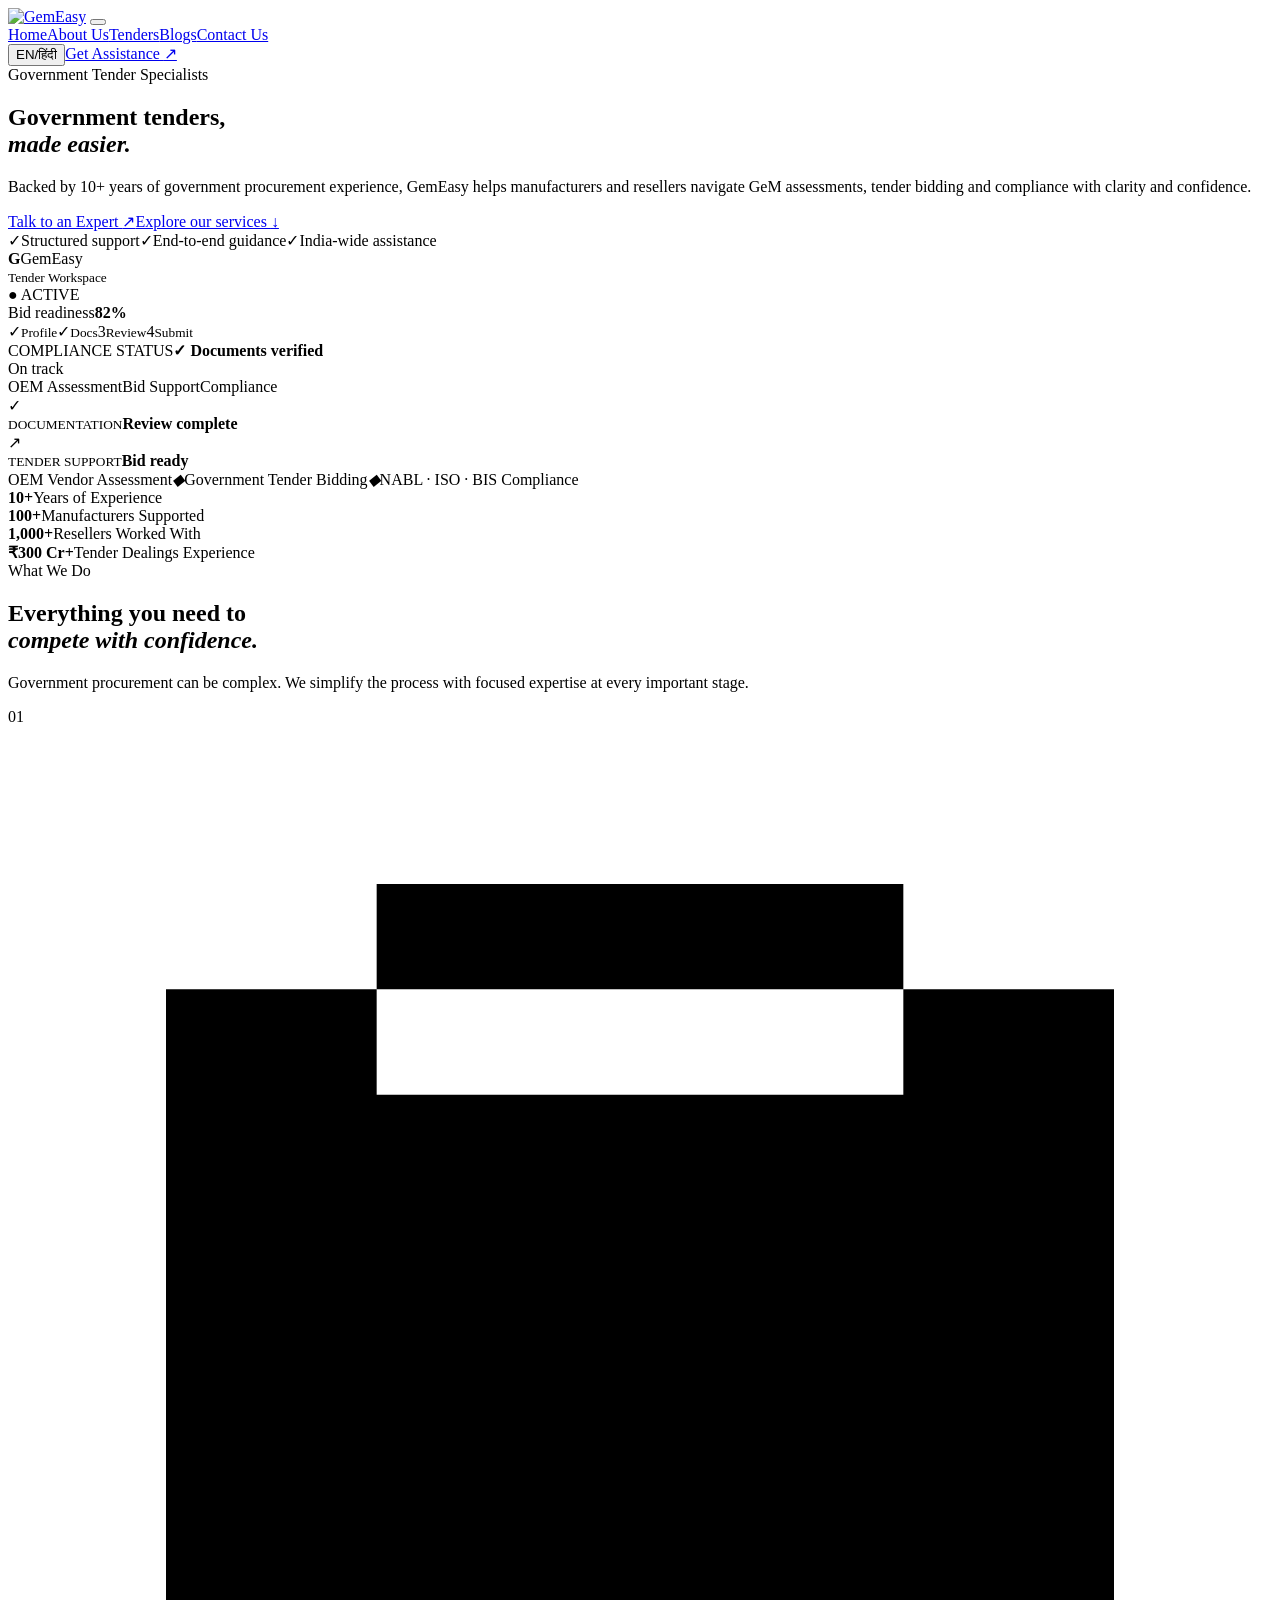
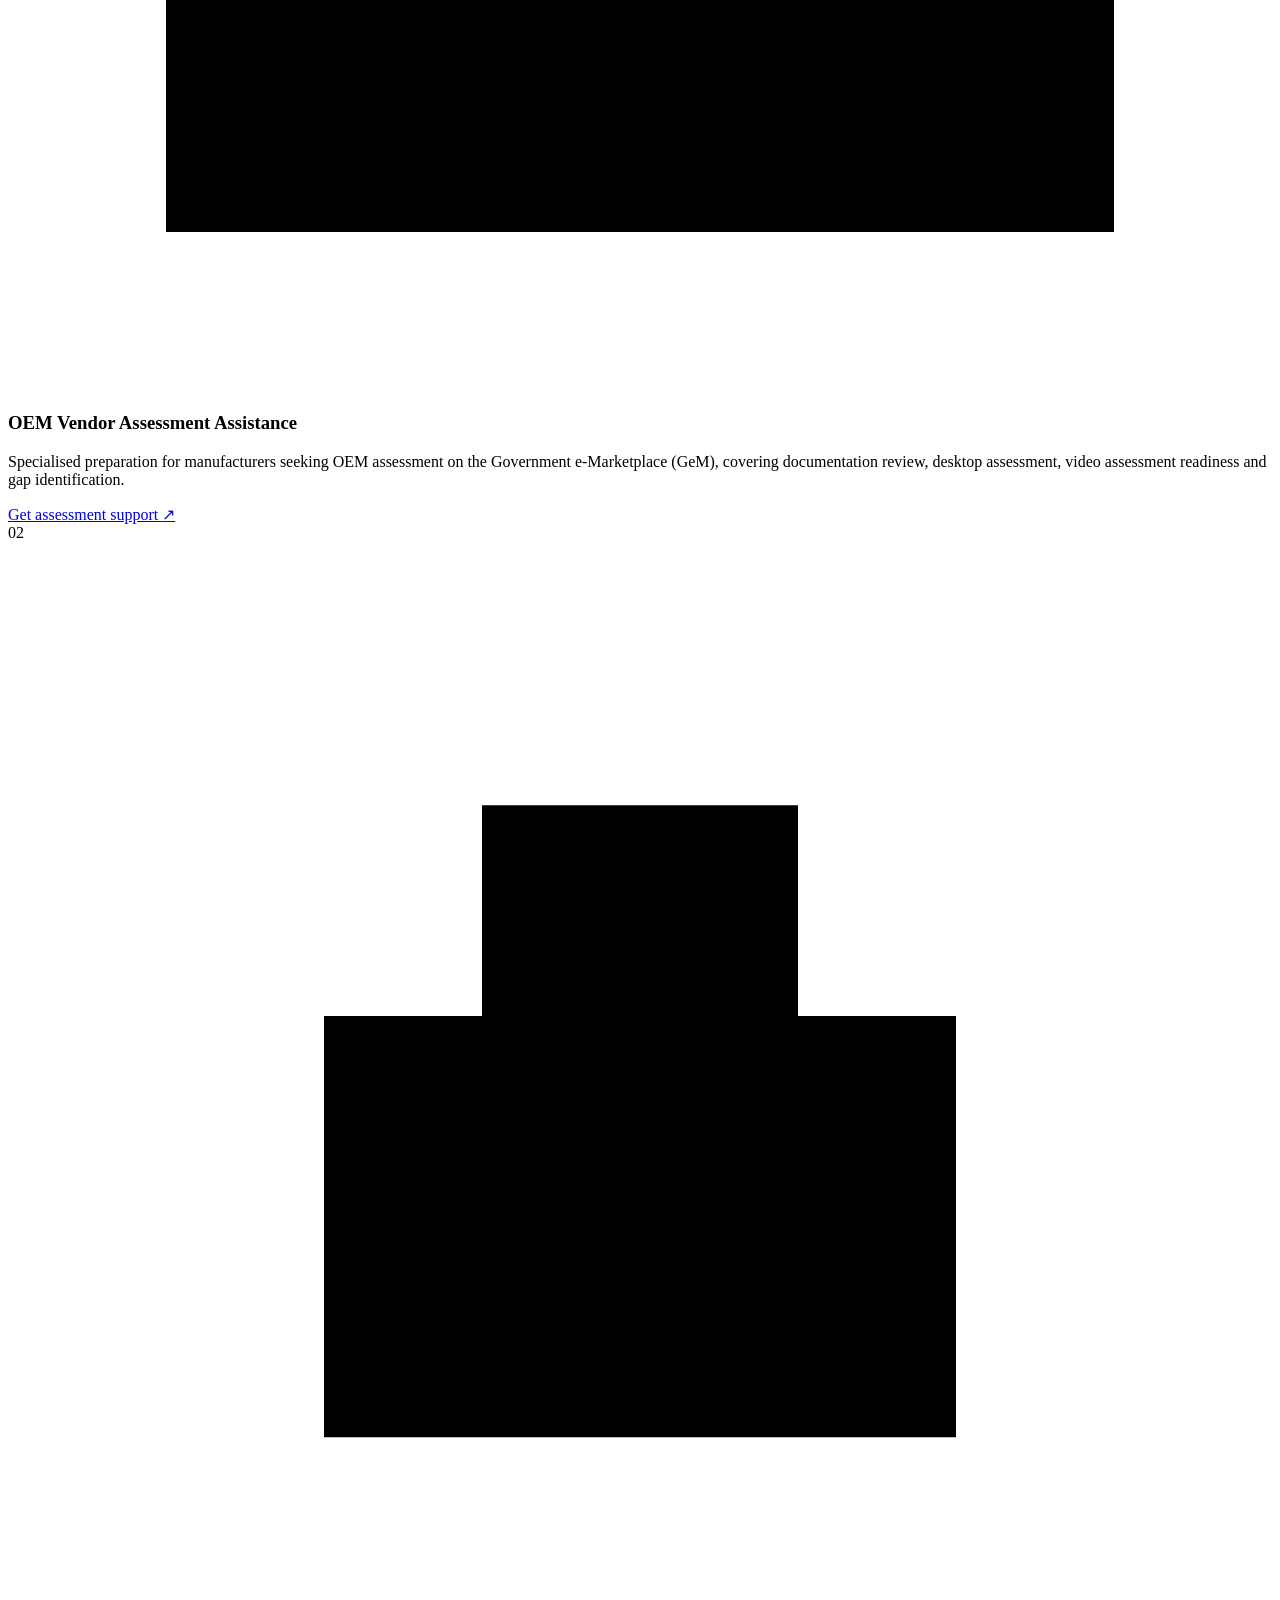
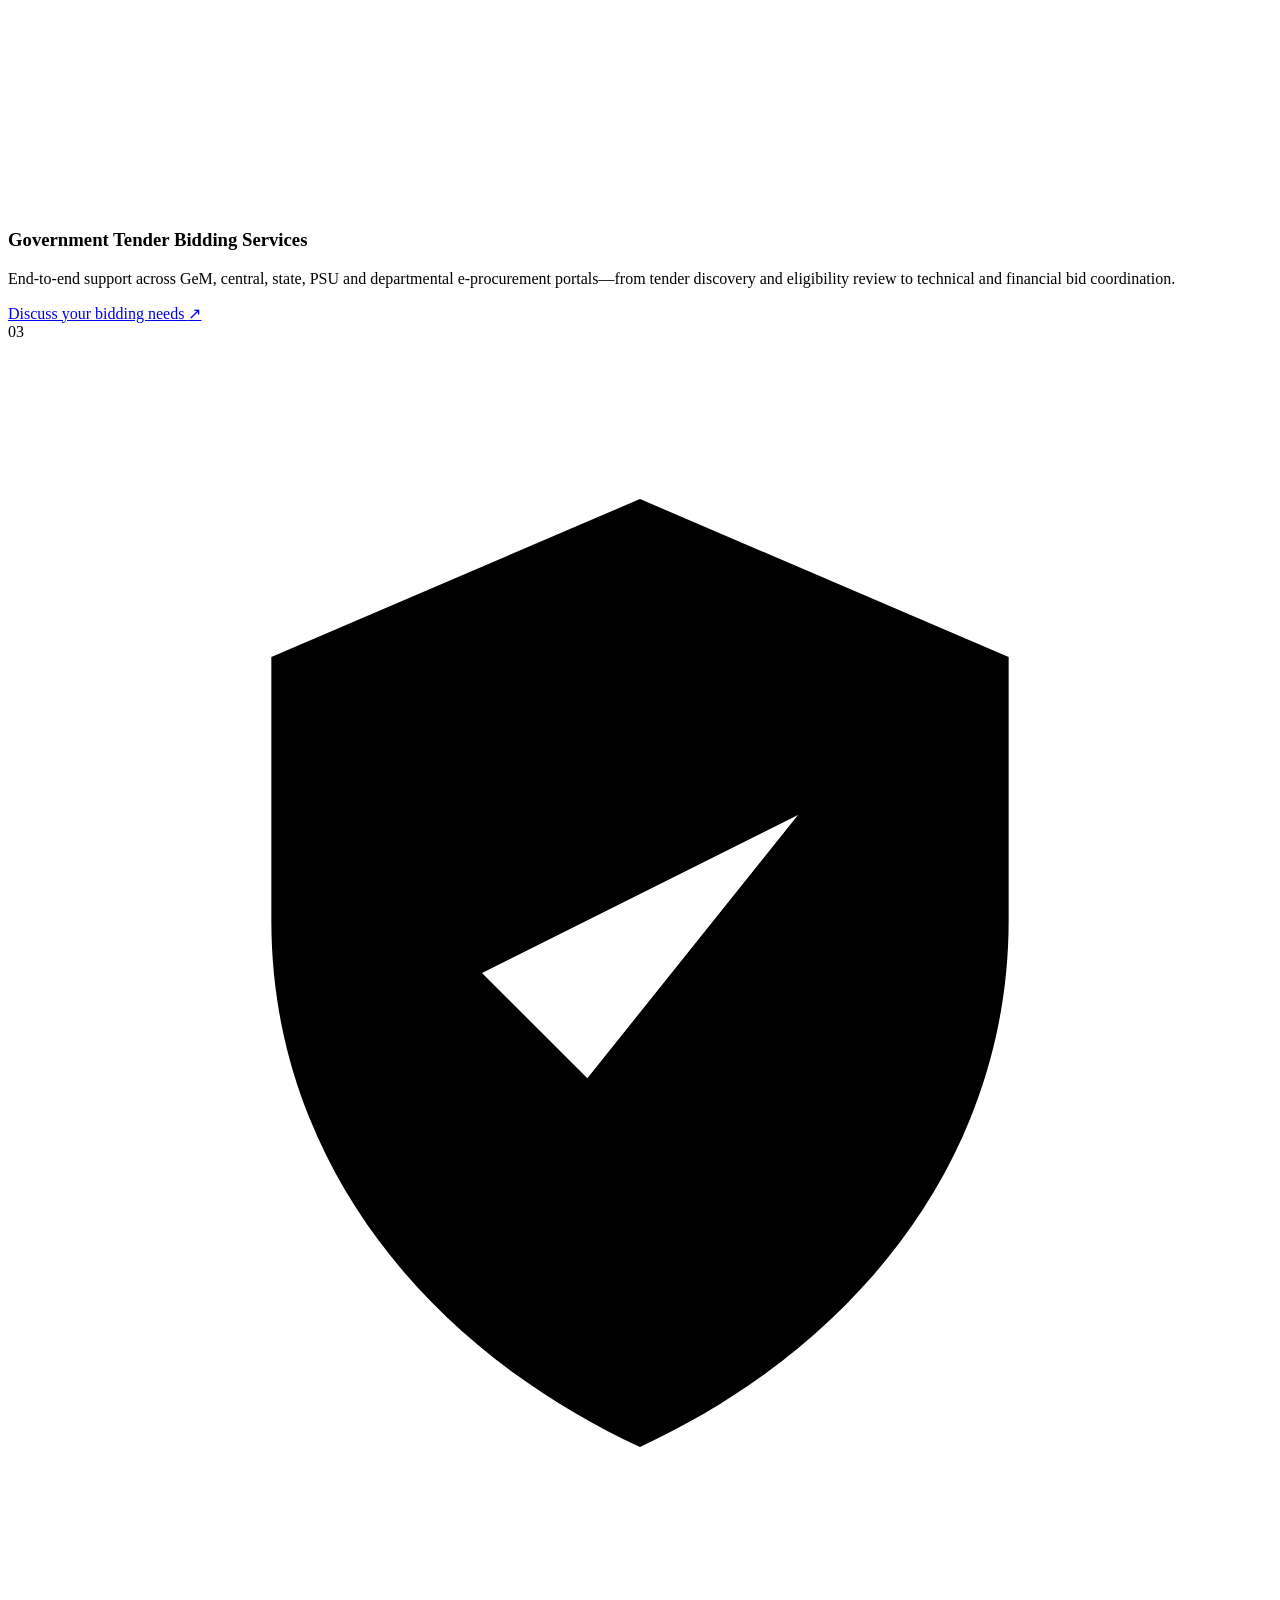
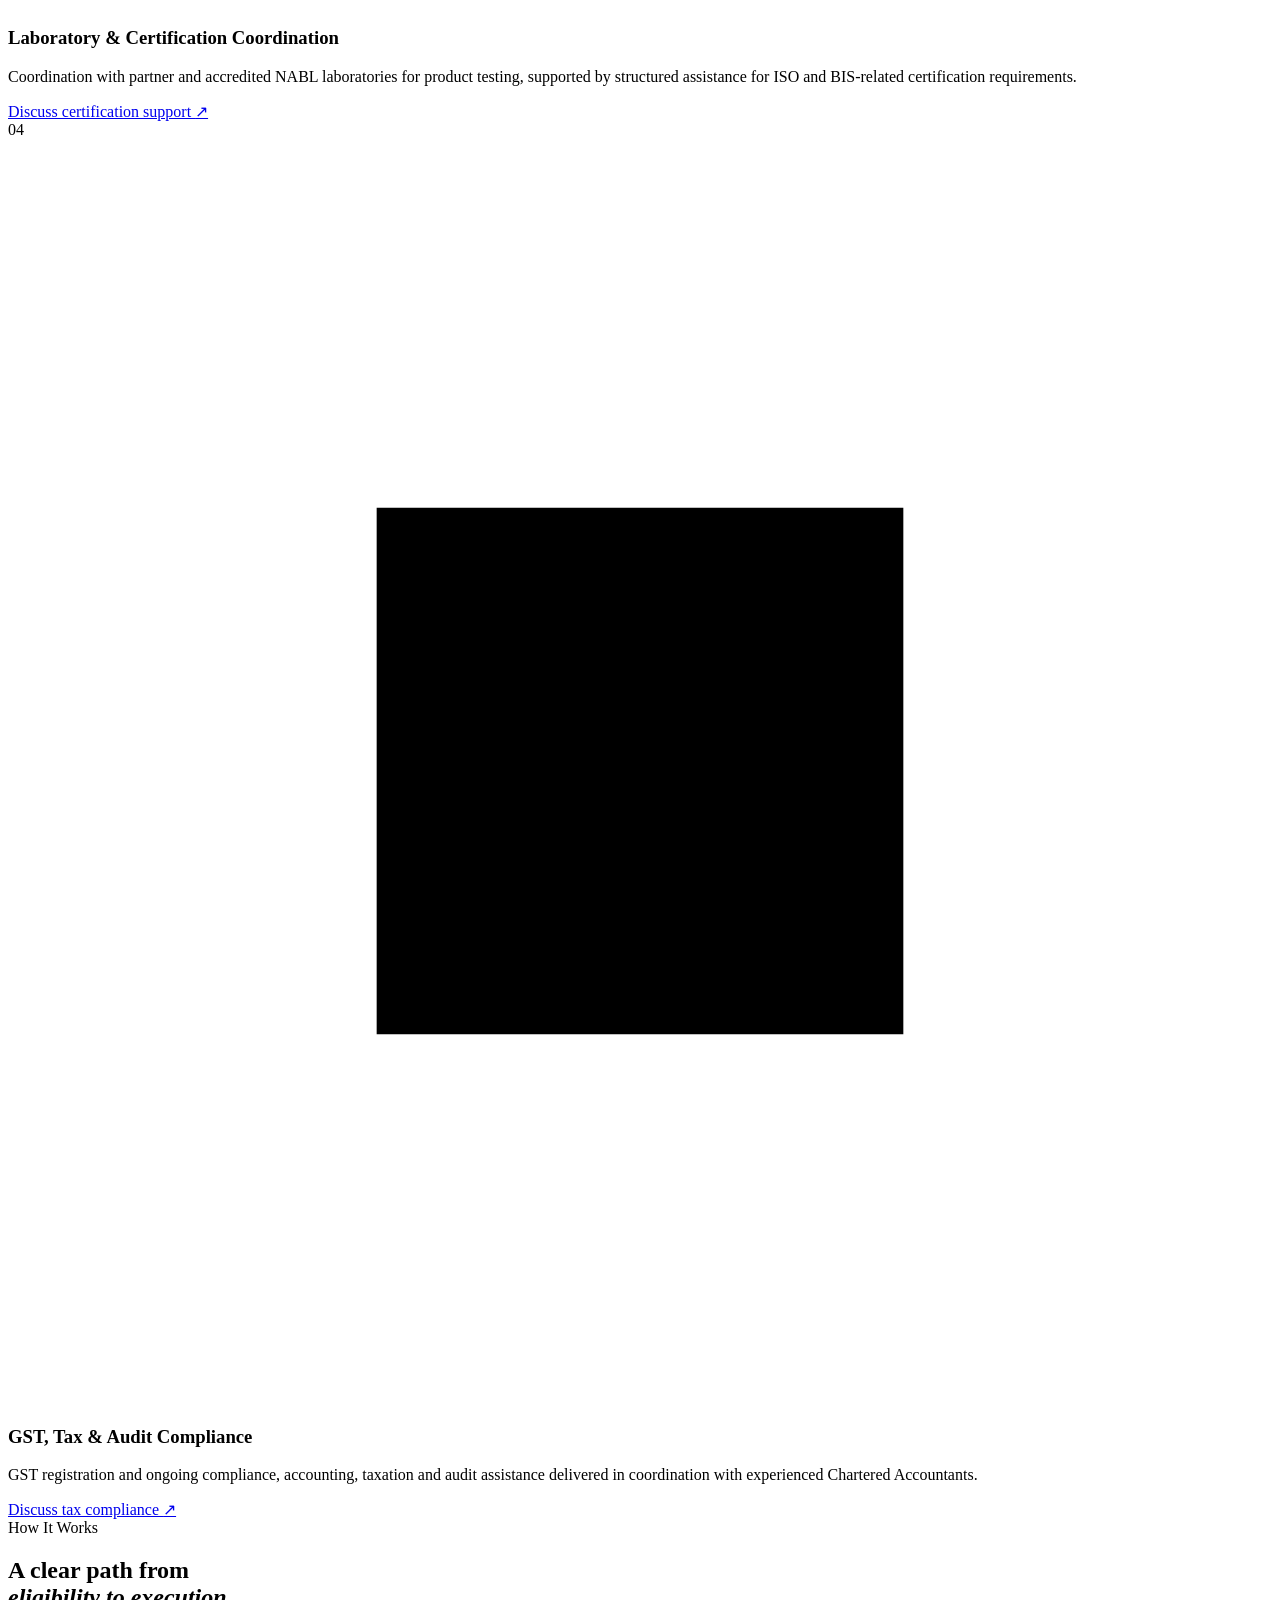
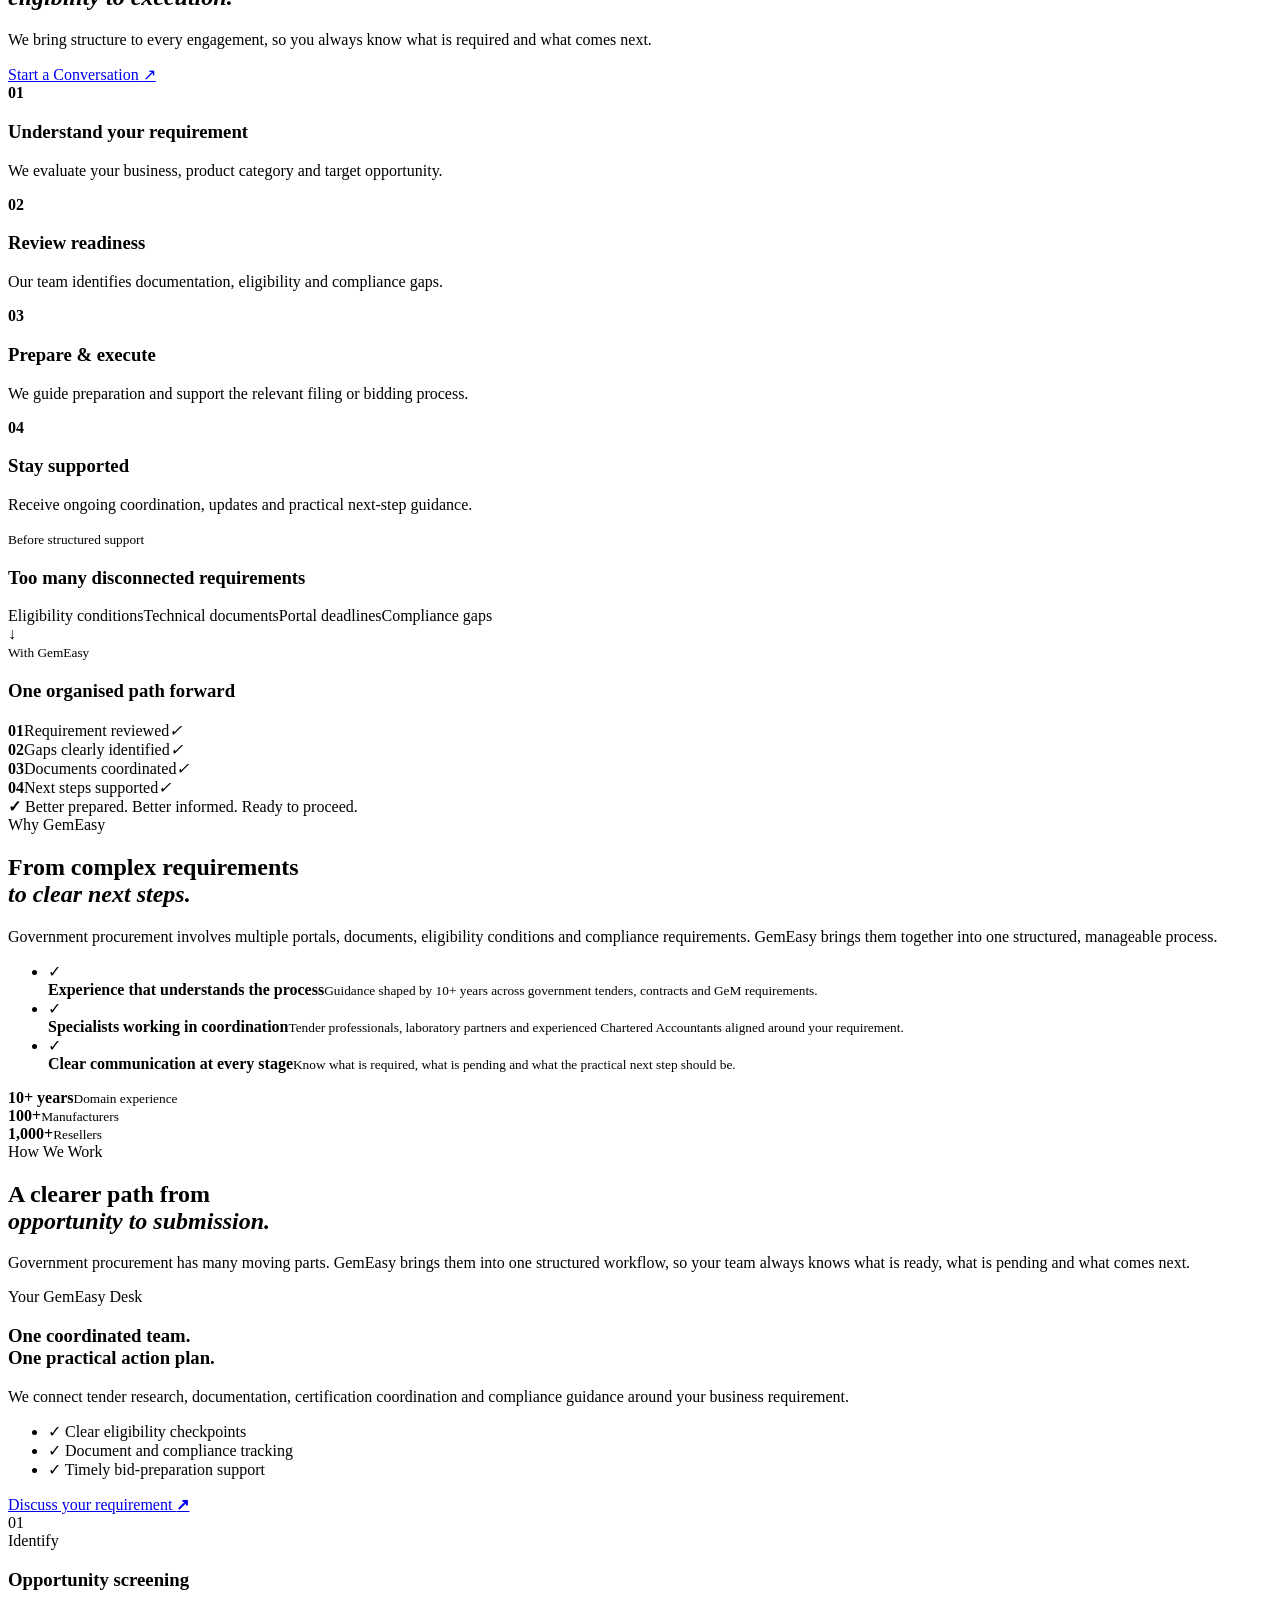
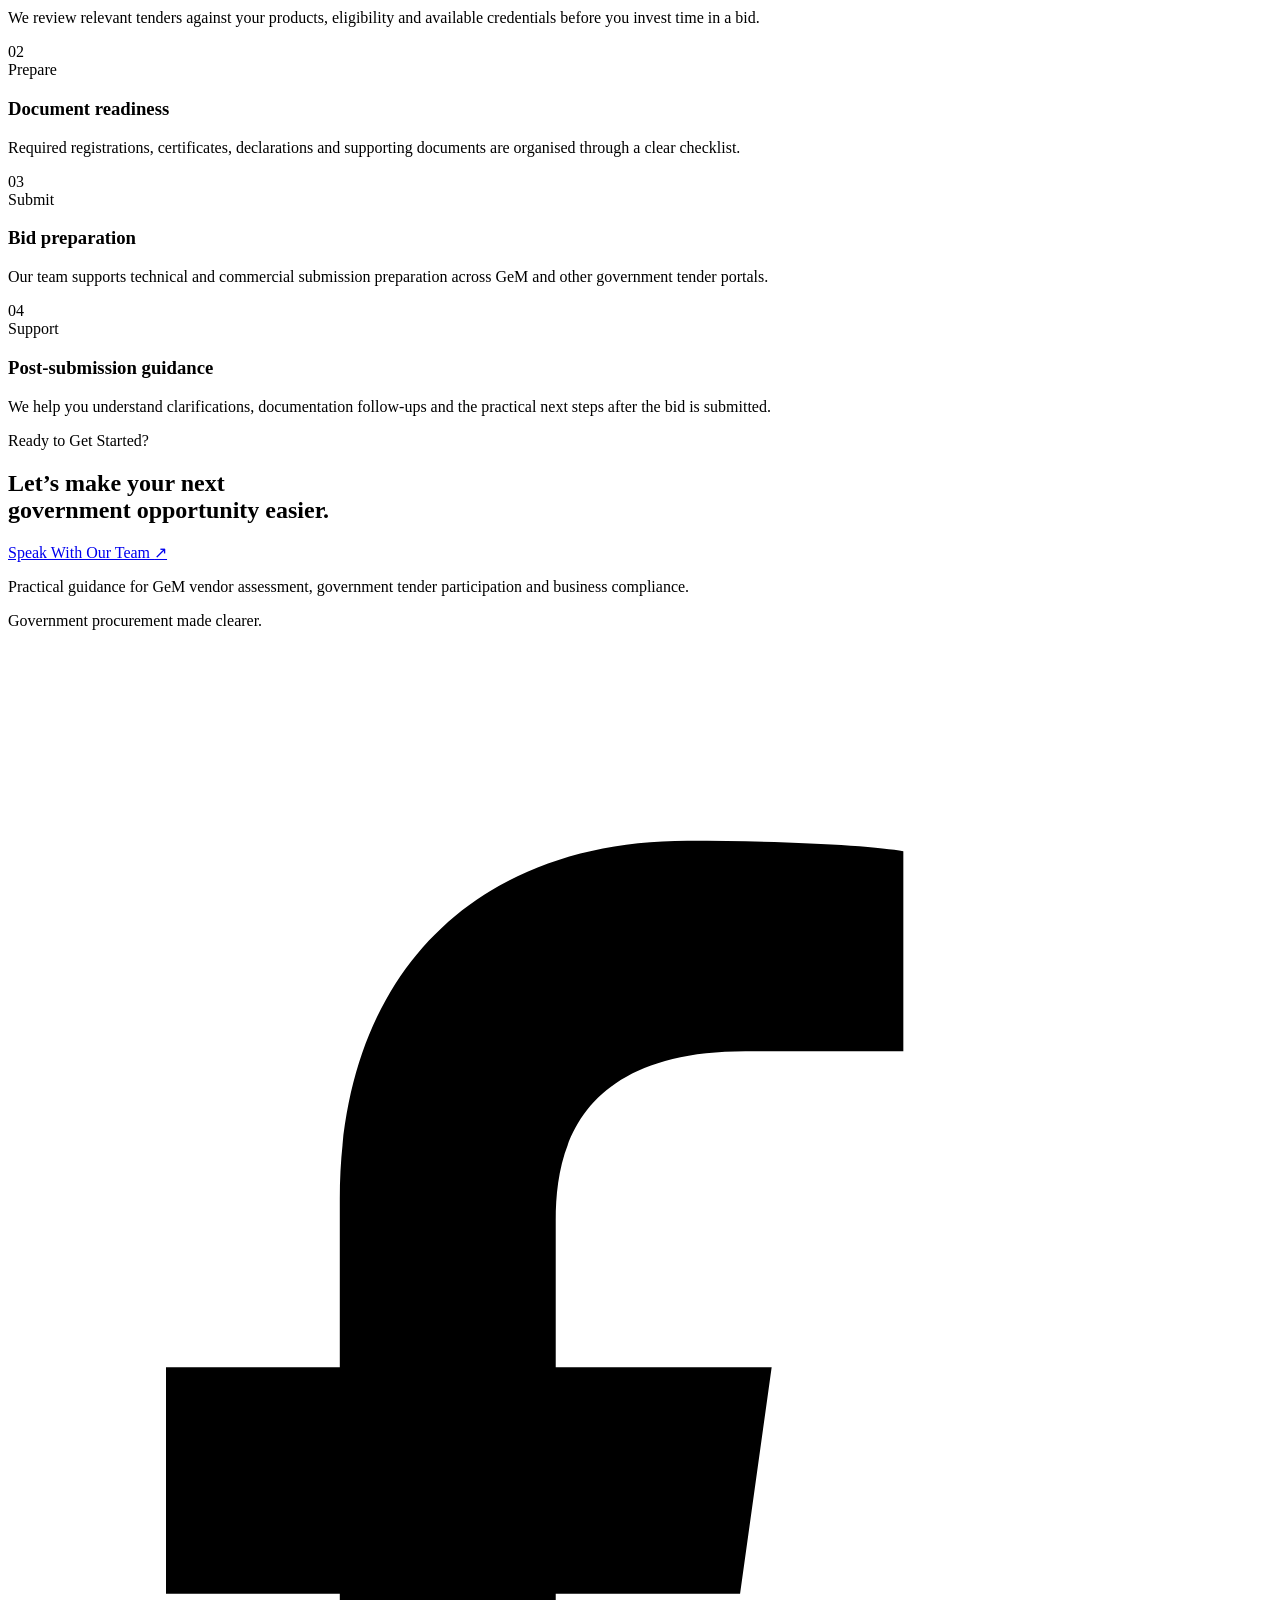
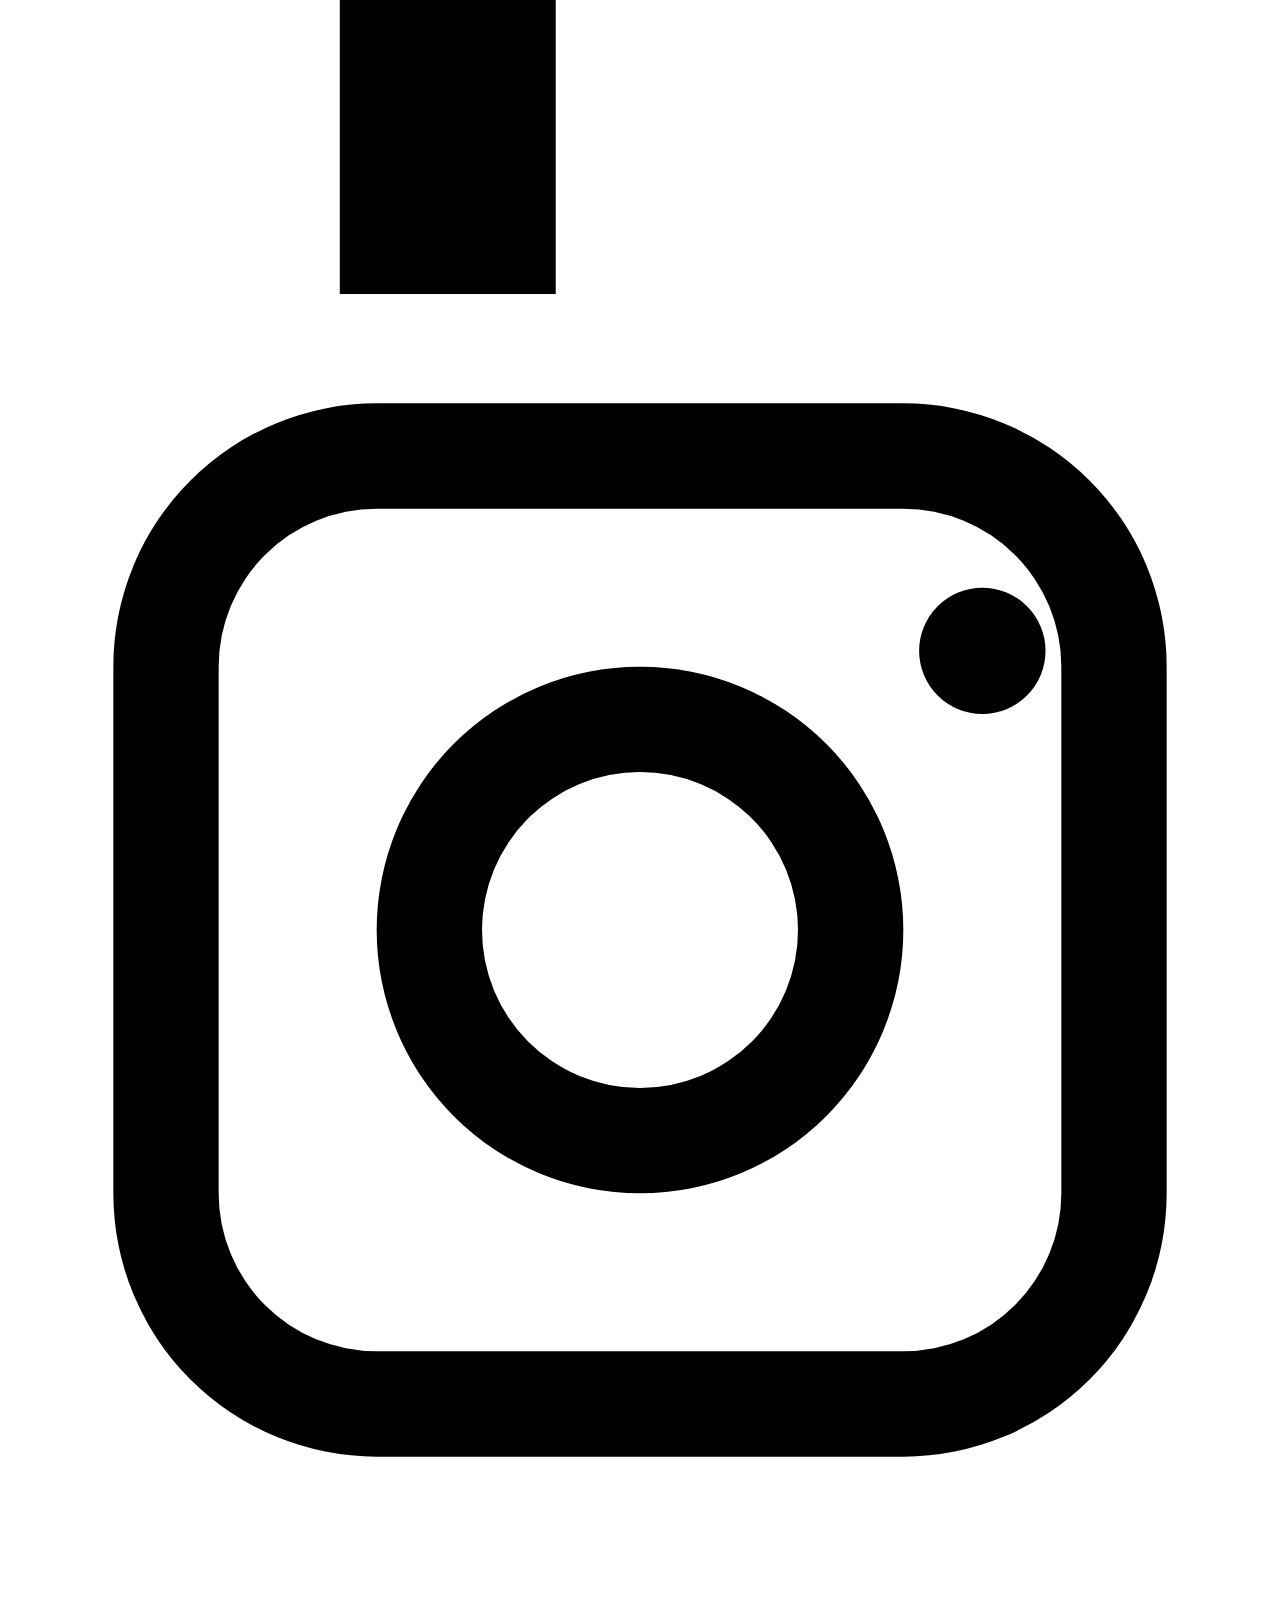
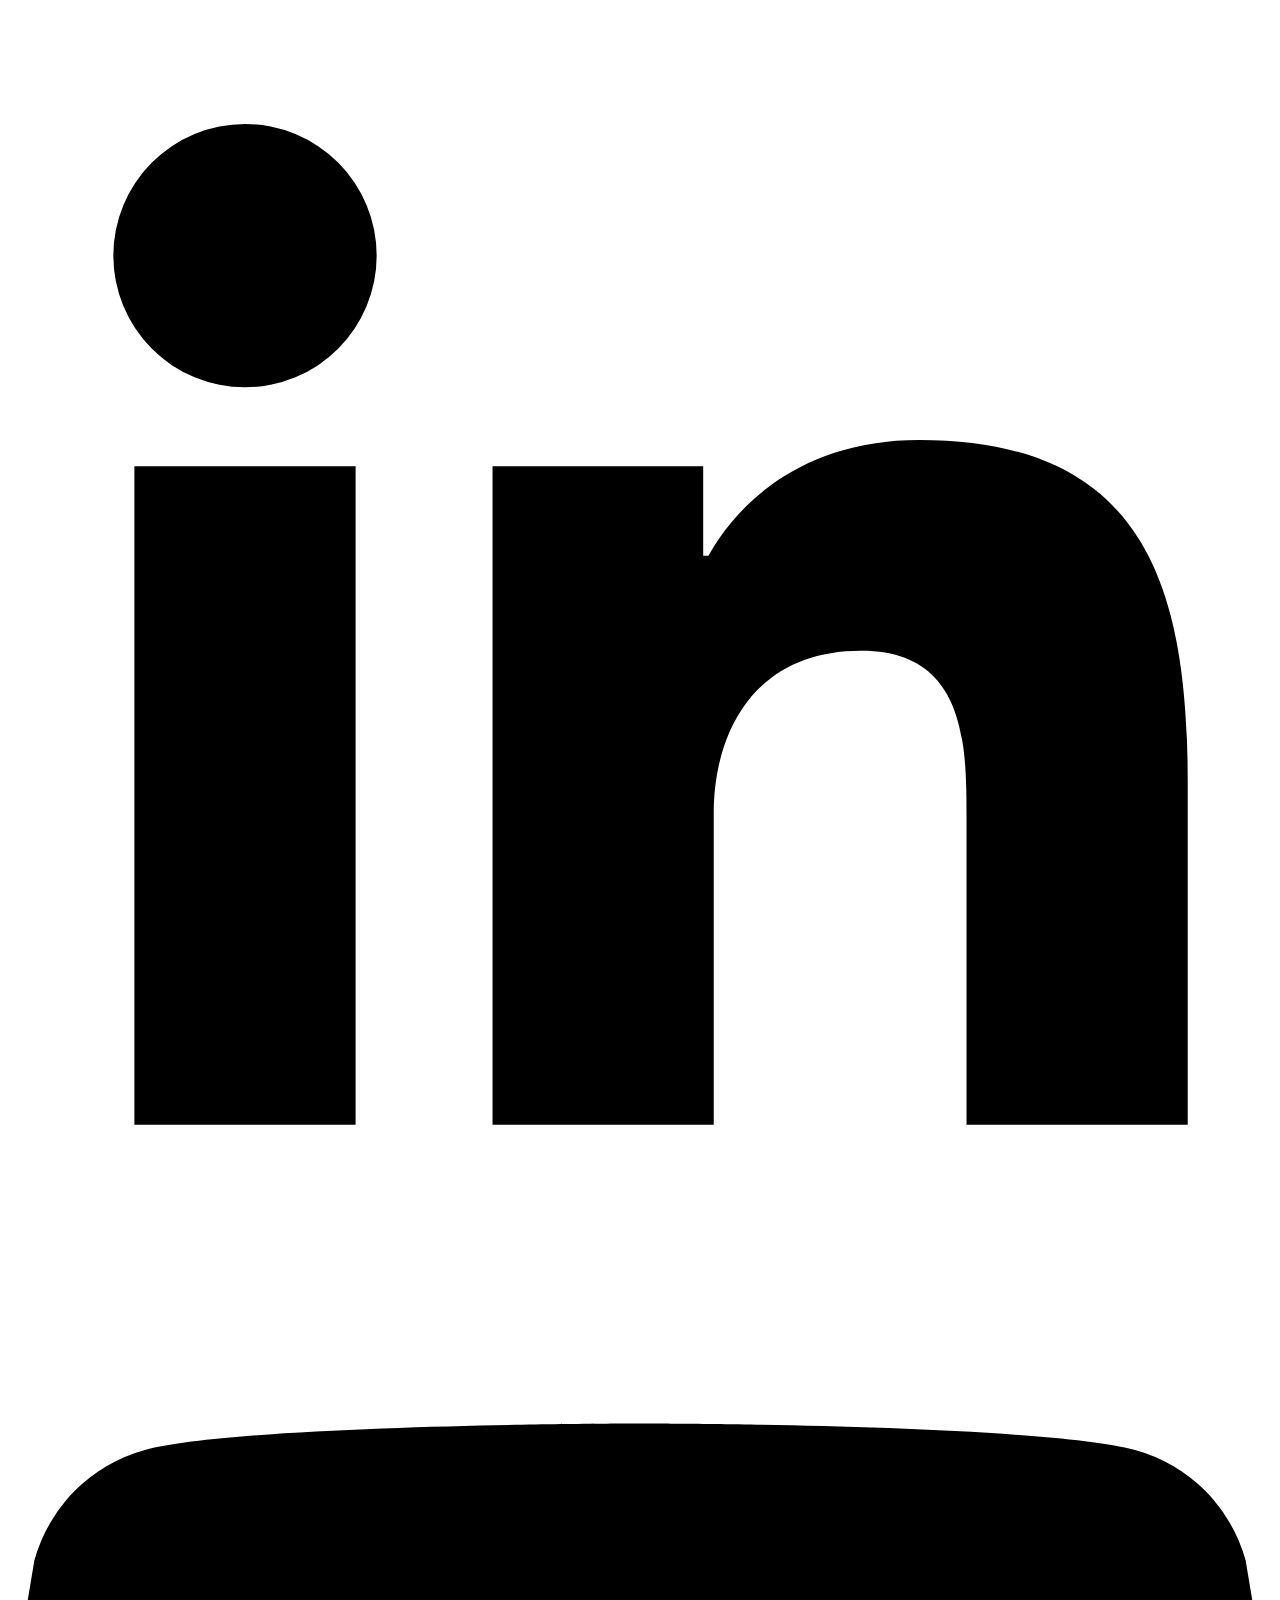
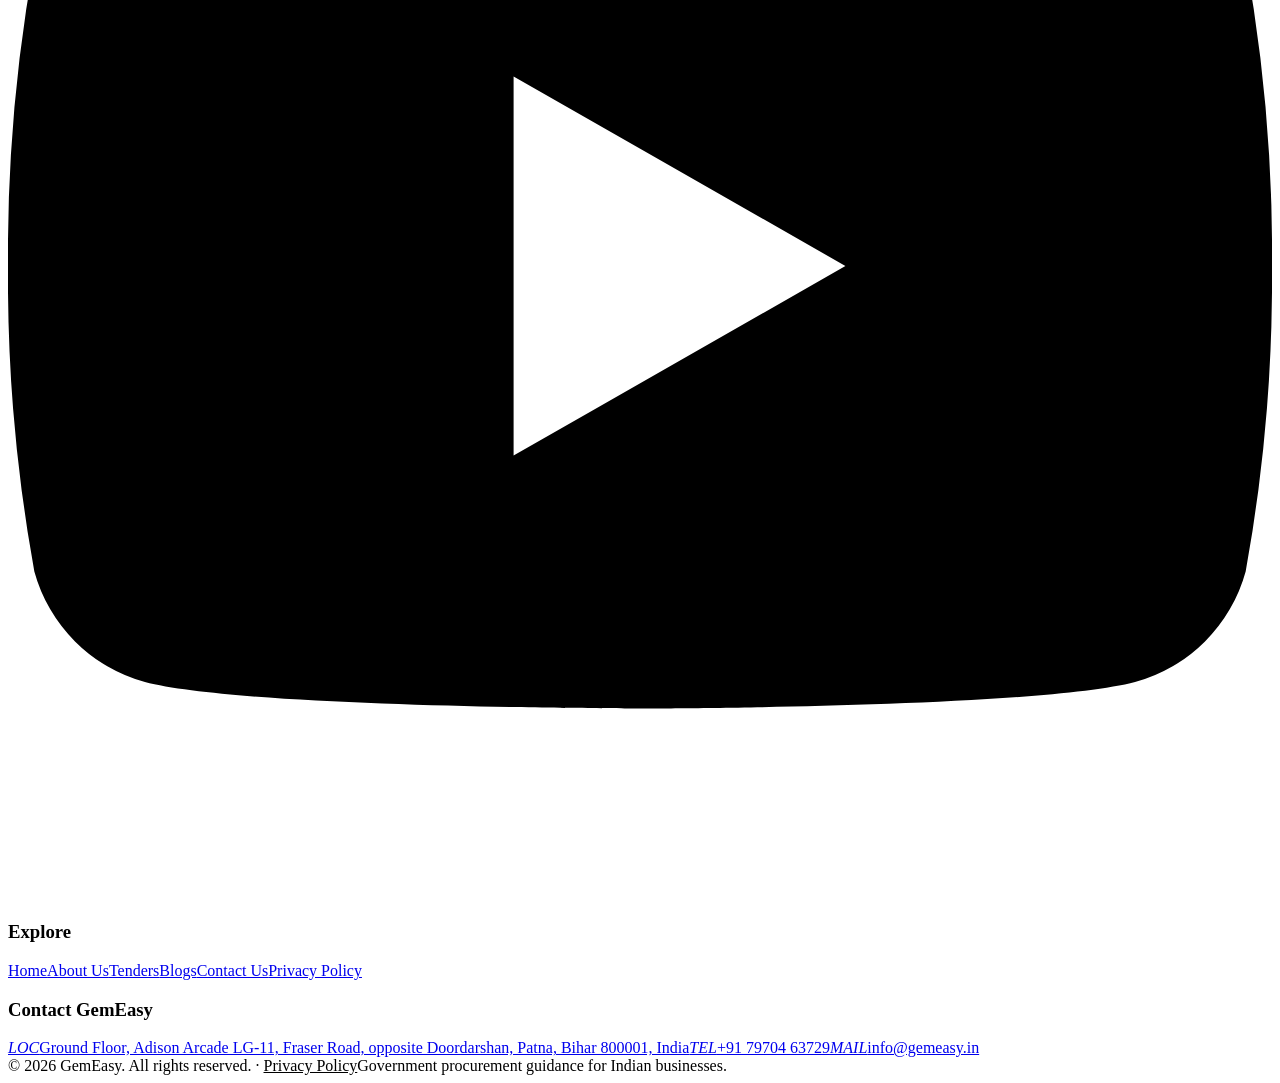
==== index.html @ 12cf2072 "Remove Gmail address from site; use info@gemeasy.in only Co-Authored-By: Claude Opus 5.5 <noreply@an" ====
<!doctype html>
<html lang="en-IN">
<head>
  <meta charset="UTF-8" />
  <meta name="viewport" content="width=device-width, initial-scale=1.0" />
  <meta name="description" content="GemEasy helps Indian businesses navigate OEM vendor assessment, government tender bidding and regulatory compliance." />
  <title>GeM & Government Tender Consultants in India | GemEasy</title><meta name="description" content="GemEasy helps manufacturers and resellers with GeM OEM vendor assessment, government tender bidding, certification coordination and GST compliance."><meta name="robots" content="index,follow,max-image-preview:large,max-snippet:-1,max-video-preview:-1"><link rel="canonical" href="https://junaitmallick123.github.io/gemeasy-website/"><link rel="alternate" hreflang="en-in" href="https://junaitmallick123.github.io/gemeasy-website/"><meta property="og:locale" content="en_IN"><meta property="og:type" content="website"><meta property="og:site_name" content="GemEasy"><meta property="og:title" content="GeM & Government Tender Consultants in India | GemEasy"><meta property="og:description" content="GemEasy helps manufacturers and resellers with GeM OEM vendor assessment, government tender bidding, certification coordination and GST compliance."><meta property="og:url" content="https://junaitmallick123.github.io/gemeasy-website/"><meta property="og:image" content="https://junaitmallick123.github.io/gemeasy-website/assets/gemeasy-logo.png"><meta property="og:image:alt" content="GemEasy government procurement consultancy"><meta name="twitter:card" content="summary_large_image"><meta name="twitter:title" content="GeM & Government Tender Consultants in India | GemEasy"><meta name="twitter:description" content="GemEasy helps manufacturers and resellers with GeM OEM vendor assessment, government tender bidding, certification coordination and GST compliance."><meta name="twitter:image" content="https://junaitmallick123.github.io/gemeasy-website/assets/gemeasy-logo.png"><meta name="theme-color" content="#073f80"><meta name="geo.region" content="IN-BR"><meta name="geo.placename" content="Patna"><link rel="icon" type="image/png" sizes="180x180" href="[data-uri]"><link rel="shortcut icon" type="image/png" href="[data-uri]"><link rel="apple-touch-icon" sizes="180x180" href="[data-uri]"><link rel="manifest" href="site.webmanifest"><script type="application/ld+json">[{"@context":"https://schema.org","@type":["ProfessionalService","Organization"],"@id":"https://junaitmallick123.github.io/gemeasy-website/#organization","name":"GemEasy","url":"https://junaitmallick123.github.io/gemeasy-website/","logo":"https://junaitmallick123.github.io/gemeasy-website/assets/gemeasy-logo.png","image":"https://junaitmallick123.github.io/gemeasy-website/assets/gemeasy-logo.png","email":"info@gemeasy.in","telephone":"+91-7970463729","description":"Government procurement consultancy supporting manufacturers and resellers with GeM OEM assessment, tender bidding and compliance coordination.","address":{"@type":"PostalAddress","streetAddress":"Ground Floor, Adison Arcade LG-11, Fraser Road, opposite Doordarshan","addressLocality":"Patna","addressRegion":"Bihar","postalCode":"800001","addressCountry":"IN"},"areaServed":{"@type":"Country","name":"India"},"knowsAbout":["Government e-Marketplace","GeM OEM vendor assessment","Government tender bidding","NABL laboratory coordination","BIS certification support","ISO certification support","GST compliance"]},{"@context":"https://schema.org","@type":"WebSite","@id":"https://junaitmallick123.github.io/gemeasy-website/#website","url":"https://junaitmallick123.github.io/gemeasy-website/","name":"GemEasy","publisher":{"@id":"https://junaitmallick123.github.io/gemeasy-website/#organization"},"inLanguage":"en-IN"}]</script>
  <link rel="preconnect" href="https://fonts.googleapis.com">
  <link rel="preconnect" href="https://fonts.gstatic.com" crossorigin>
  <link href="https://fonts.googleapis.com/css2?family=DM+Sans:wght@400;500;600;700&family=Manrope:wght@600;700;800&display=swap" rel="stylesheet">
  <link rel="stylesheet" href="assets/style-v17.css?v=27" />
  <link rel="stylesheet" href="assets/motion.css" />
  <link rel="stylesheet" href="assets/language-v2.css" />
</head>
<body>
  <header class="site-header">
    <div class="container nav-wrap">
      <a class="brand" href="index.html" aria-label="GemEasy home"><img src="assets/gemeasy-logo.svg" alt="GemEasy" /></a>
      <button class="menu-toggle" aria-label="Open navigation" aria-expanded="false"><span></span><span></span><span></span></button>
      <nav class="nav-links" aria-label="Main navigation">
        <a class="active" href="index.html">Home</a><a href="about.html">About Us</a><a href="tenders.html">Tenders</a><a href="blogs.html">Blogs</a><a href="contact.html">Contact Us</a>
      </nav>
      <button class="language-toggle" id="languageToggle" type="button" aria-label="Switch website language"><span data-lang="en">EN</span><span class="lang-divider">/</span><span data-lang="hi">हिंदी</span></button><a class="button button-small nav-cta" href="contact.html">Get Assistance <span>↗</span></a>
    </div>
  </header>

  <main>
    <section class="hero">
      <div class="hero-glow hero-glow-one"></div><div class="hero-glow hero-glow-two"></div>
      <div class="container hero-grid">
        <div class="hero-copy reveal">
          <div class="eyebrow"><span></span> Government Tender Specialists</div>
          <h1>Government tenders,<br><em>made easier.</em></h1>
          <p>Backed by 10+ years of government procurement experience, GemEasy helps manufacturers and resellers navigate GeM assessments, tender bidding and compliance with clarity and confidence.</p>
          <div class="hero-actions"><a class="button" href="contact.html">Talk to an Expert <span>↗</span></a><a class="text-link" href="#services">Explore our services <span>↓</span></a></div>
          <div class="trust-line"><span class="trust-icon">✓</span><span>Structured support</span><i></i><span class="trust-icon">✓</span><span>End-to-end guidance</span><i></i><span class="trust-icon">✓</span><span>India-wide assistance</span></div>
        </div>
        <div class="hero-visual reveal delay">
          <div class="orbit orbit-one"></div><div class="orbit orbit-two"></div>
          <div class="dashboard-card">
            <div class="dash-top"><div class="mini-brand"><b>G</b><span>GemEasy<br><small>Tender Workspace</small></span></div><span class="live-dot">● ACTIVE</span></div>
            <div class="progress-panel"><div class="panel-title"><span>Bid readiness</span><strong>82%</strong></div><div class="progress"><span></span></div><div class="milestones"><span class="done">✓<small>Profile</small></span><span class="done">✓<small>Docs</small></span><span class="current">3<small>Review</small></span><span>4<small>Submit</small></span></div></div>
            <div class="dash-row"><div><span class="small-label">COMPLIANCE STATUS</span><strong><span class="status-check">✓</span> Documents verified</strong></div><span class="pill">On track</span></div>
            <div class="dash-footer"><span>OEM Assessment</span><span>Bid Support</span><span>Compliance</span></div>
          </div>
          <div class="float-card float-one"><span>✓</span><div><small>DOCUMENTATION</small><strong>Review complete</strong></div></div>
          <div class="float-card float-two"><span>↗</span><div><small>TENDER SUPPORT</small><strong>Bid ready</strong></div></div>
        </div>
      </div>
      <div class="hero-strip"><div class="container"><span>OEM Vendor Assessment</span><i>◆</i><span>Government Tender Bidding</span><i>◆</i><span>NABL · ISO · BIS Compliance</span></div></div>
    </section>

    <section class="stats-band" aria-label="GemEasy experience"><div class="container stats-grid"><div><strong>10+</strong><span>Years of Experience</span></div><div><strong>100+</strong><span>Manufacturers Supported</span></div><div><strong>1,000+</strong><span>Resellers Worked With</span></div><div><strong>₹300 Cr+</strong><span>Tender Dealings Experience</span></div></div></section>
    <section class="section services" id="services">
      <div class="container">
        <div class="section-heading reveal"><div><div class="eyebrow dark"><span></span> What We Do</div><h2>Everything you need to<br><em>compete with confidence.</em></h2></div><p>Government procurement can be complex. We simplify the process with focused expertise at every important stage.</p></div>
        <div class="service-grid">
          <article class="service-card featured reveal"><div class="service-number">01</div><div class="service-icon"><svg viewBox="0 0 24 24"><path d="M7 3h10v4H7zM5 5H3v16h18V5h-2M8 12l3 3 5-6"/></svg></div><h3>OEM Vendor Assessment Assistance</h3><p>Specialised preparation for manufacturers seeking OEM assessment on the Government e-Marketplace (GeM), covering documentation review, desktop assessment, video assessment readiness and gap identification.</p><a href="contact.html">Get assessment support <span>↗</span></a></article>
          <article class="service-card reveal delay"><div class="service-number">02</div><div class="service-icon"><svg viewBox="0 0 24 24"><path d="M4 20h16M6 17V9h12v8M9 9V5h6v4M9 13h6M9 16h6"/></svg></div><h3>Government Tender Bidding Services</h3><p>End-to-end support across GeM, central, state, PSU and departmental e-procurement portals—from tender discovery and eligibility review to technical and financial bid coordination.</p><a href="contact.html">Discuss your bidding needs <span>↗</span></a></article>
          <article class="service-card reveal delay-two"><div class="service-number">03</div><div class="service-icon"><svg viewBox="0 0 24 24"><path d="M12 3l7 3v5c0 4.5-2.9 8.1-7 10-4.1-1.9-7-5.5-7-10V6zM9 12l2 2 4-5"/></svg></div><h3>Laboratory & Certification Coordination</h3><p>Coordination with partner and accredited NABL laboratories for product testing, supported by structured assistance for ISO and BIS-related certification requirements.</p><a href="contact.html">Discuss certification support <span>↗</span></a></article>
          <article class="service-card reveal"><div class="service-number">04</div><div class="service-icon"><svg viewBox="0 0 24 24"><path d="M4 20h16M7 17V7h10v10M9 10h6M9 13h6M9 16h3"/></svg></div><h3>GST, Tax & Audit Compliance</h3><p>GST registration and ongoing compliance, accounting, taxation and audit assistance delivered in coordination with experienced Chartered Accountants.</p><a href="contact.html">Discuss tax compliance <span>↗</span></a></article>
        </div>
      </div>
    </section>

    <section class="process-section section">
      <div class="container process-grid">
        <div class="process-intro reveal"><div class="eyebrow light"><span></span> How It Works</div><h2>A clear path from<br><em>eligibility to execution.</em></h2><p>We bring structure to every engagement, so you always know what is required and what comes next.</p><a class="button button-light" href="contact.html">Start a Conversation <span>↗</span></a></div>
        <div class="steps">
          <div class="step reveal"><b>01</b><div><h3>Understand your requirement</h3><p>We evaluate your business, product category and target opportunity.</p></div></div>
          <div class="step reveal"><b>02</b><div><h3>Review readiness</h3><p>Our team identifies documentation, eligibility and compliance gaps.</p></div></div>
          <div class="step reveal"><b>03</b><div><h3>Prepare & execute</h3><p>We guide preparation and support the relevant filing or bidding process.</p></div></div>
          <div class="step reveal"><b>04</b><div><h3>Stay supported</h3><p>Receive ongoing coordination, updates and practical next-step guidance.</p></div></div>
        </div>
      </div>
    </section>

    <section class="section why-section">
      <div class="container why-grid">
        <div class="guidance-visual reveal" aria-label="How GemEasy brings clarity to government procurement">
          <div class="guidance-card">
            <small>Before structured support</small>
            <h3>Too many disconnected requirements</h3>
            <div class="challenge-tags"><span>Eligibility conditions</span><span>Technical documents</span><span>Portal deadlines</span><span>Compliance gaps</span></div>
          </div>
          <div class="guidance-arrow">↓</div>
          <div class="guidance-card resolved">
            <small>With GemEasy</small>
            <h3>One organised path forward</h3>
            <div class="guidance-steps">
              <div class="guidance-step"><b>01</b><span>Requirement reviewed</span><i>✓</i></div>
              <div class="guidance-step"><b>02</b><span>Gaps clearly identified</span><i>✓</i></div>
              <div class="guidance-step"><b>03</b><span>Documents coordinated</span><i>✓</i></div>
              <div class="guidance-step"><b>04</b><span>Next steps supported</span><i>✓</i></div>
            </div>
            <div class="guidance-result"><b>✓</b> Better prepared. Better informed. Ready to proceed.</div>
          </div>
        </div>
        <div class="why-copy reveal delay">
          <div class="eyebrow dark"><span></span> Why GemEasy</div>
          <h2>From complex requirements<br><em>to clear next steps.</em></h2>
          <p class="why-lead">Government procurement involves multiple portals, documents, eligibility conditions and compliance requirements. GemEasy brings them together into one structured, manageable process.</p>
          <ul class="refined-benefits">
            <li><span>✓</span><div><b>Experience that understands the process</b><small>Guidance shaped by 10+ years across government tenders, contracts and GeM requirements.</small></div></li>
            <li><span>✓</span><div><b>Specialists working in coordination</b><small>Tender professionals, laboratory partners and experienced Chartered Accountants aligned around your requirement.</small></div></li>
            <li><span>✓</span><div><b>Clear communication at every stage</b><small>Know what is required, what is pending and what the practical next step should be.</small></div></li>
          </ul>
          <div class="why-proof"><div><strong>10+ years</strong><small>Domain experience</small></div><div><strong>100+</strong><small>Manufacturers</small></div><div><strong>1,000+</strong><small>Resellers</small></div></div>
        </div>
      </div>
    </section>

    <section class="section tender-journey-section">
      <div class="container">
        <div class="section-heading journey-heading">
          <div>
            <div class="eyebrow dark"><span></span> How We Work</div>
            <h2>A clearer path from<br><em>opportunity to submission.</em></h2>
          </div>
          <p>Government procurement has many moving parts. GemEasy brings them into one structured workflow, so your team always knows what is ready, what is pending and what comes next.</p>
        </div>
        <div class="journey-layout">
          <aside class="journey-desk">
            <span class="journey-desk-kicker">Your GemEasy Desk</span>
            <h3>One coordinated team.<br>One practical action plan.</h3>
            <p>We connect tender research, documentation, certification coordination and compliance guidance around your business requirement.</p>
            <ul>
              <li><span>✓</span> Clear eligibility checkpoints</li>
              <li><span>✓</span> Document and compliance tracking</li>
              <li><span>✓</span> Timely bid-preparation support</li>
            </ul>
            <a href="contact.html">Discuss your requirement <b>↗</b></a>
          </aside>
          <div class="journey-steps">
            <article class="journey-step">
              <div class="journey-number">01</div>
              <div><span class="journey-label">Identify</span><h3>Opportunity screening</h3><p>We review relevant tenders against your products, eligibility and available credentials before you invest time in a bid.</p></div>
            </article>
            <article class="journey-step">
              <div class="journey-number">02</div>
              <div><span class="journey-label">Prepare</span><h3>Document readiness</h3><p>Required registrations, certificates, declarations and supporting documents are organised through a clear checklist.</p></div>
            </article>
            <article class="journey-step">
              <div class="journey-number">03</div>
              <div><span class="journey-label">Submit</span><h3>Bid preparation</h3><p>Our team supports technical and commercial submission preparation across GeM and other government tender portals.</p></div>
            </article>
            <article class="journey-step">
              <div class="journey-number">04</div>
              <div><span class="journey-label">Support</span><h3>Post-submission guidance</h3><p>We help you understand clarifications, documentation follow-ups and the practical next steps after the bid is submitted.</p></div>
            </article>
          </div>
        </div>
      </div>
    </section>
    <section class="cta-section"><div class="container cta-box reveal"><div><div class="eyebrow light"><span></span> Ready to Get Started?</div><h2>Let’s make your next<br>government opportunity easier.</h2></div><a class="button button-white" href="contact.html">Speak With Our Team <span>↗</span></a></div></section>
  </main>
  <footer class="site-footer"><div class="container footer-main"><div class="footer-brand"><a class="brand footer-logo" href="index.html" aria-label="GemEasy home"></a><p>Practical guidance for GeM vendor assessment, government tender participation and business compliance.</p><span class="footer-tagline">Government procurement made clearer.</span><div class="footer-socials" aria-label="GemEasy social media profiles">
  <a class="footer-social-icon" href="https://www.facebook.com/862922100228788" target="_blank" rel="noopener noreferrer" aria-label="GemEasy on Facebook" title="Facebook"><svg viewBox="0 0 24 24" aria-hidden="true"><path d="M14 8h3V4.2c-.5-.1-2.2-.2-4.1-.2C9 4 6.3 6.4 6.3 10.8V14H3v4.3h3.3V24h4.1v-5.7h3.5l.6-4.3h-4.1v-2.8C10.4 9.9 10.8 8 14 8Z"/></svg></a>
  <a class="footer-social-icon" href="https://www.instagram.com/gemeasy25/" target="_blank" rel="noopener noreferrer" aria-label="GemEasy on Instagram" title="Instagram"><svg viewBox="0 0 24 24" aria-hidden="true"><path d="M7 2h10a5 5 0 0 1 5 5v10a5 5 0 0 1-5 5H7a5 5 0 0 1-5-5V7a5 5 0 0 1 5-5Zm0 2a3 3 0 0 0-3 3v10a3 3 0 0 0 3 3h10a3 3 0 0 0 3-3V7a3 3 0 0 0-3-3H7Zm11.5 1.5a1.2 1.2 0 1 1 0 2.4 1.2 1.2 0 0 1 0-2.4ZM12 7a5 5 0 1 1 0 10 5 5 0 0 1 0-10Zm0 2a3 3 0 1 0 0 6 3 3 0 0 0 0-6Z"/></svg></a>
  <a class="footer-social-icon" href="https://www.linkedin.com/company/111532952/" target="_blank" rel="noopener noreferrer" aria-label="GemEasy on LinkedIn" title="LinkedIn"><svg viewBox="0 0 24 24" aria-hidden="true"><path d="M4.5 3A2.5 2.5 0 1 1 4.5 8a2.5 2.5 0 0 1 0-5ZM2.4 9.5h4.2V22H2.4V9.5Zm6.8 0h4v1.7h.1c.6-1.1 1.9-2.2 4-2.2 4.3 0 5.1 2.8 5.1 6.5V22h-4.2v-5.8c0-1.4 0-3.2-2-3.2s-2.8 1.5-2.8 3.1V22H9.2V9.5Z"/></svg></a>
  <a class="footer-social-icon" href="https://www.youtube.com/channel/UCtAG5xnqXsFDr26qOwBi1bg" target="_blank" rel="noopener noreferrer" aria-label="GemEasy on YouTube" title="YouTube"><svg viewBox="0 0 24 24" aria-hidden="true"><path d="M23.5 6.2a3 3 0 0 0-2.1-2.1C19.5 3.6 12 3.6 12 3.6s-7.5 0-9.4.5A3 3 0 0 0 .5 6.2 31 31 0 0 0 0 12a31 31 0 0 0 .5 5.8 3 3 0 0 0 2.1 2.1c1.9.5 9.4.5 9.4.5s7.5 0 9.4-.5a3 3 0 0 0 2.1-2.1A31 31 0 0 0 24 12a31 31 0 0 0-.5-5.8ZM9.6 15.6V8.4l6.3 3.6-6.3 3.6Z"/></svg></a>
</div></div><div class="footer-column"><h3>Explore</h3><div class="footer-links"><a href="index.html">Home</a><a href="about.html">About Us</a><a href="tenders.html">Tenders</a><a href="blogs.html">Blogs</a><a href="contact.html">Contact Us</a><a href="privacy.html">Privacy Policy</a></div></div><div class="footer-column footer-contact"><h3>Contact GemEasy</h3><div class="footer-contact-list"><a class="footer-contact-item" href="https://www.google.com/maps/search/?api=1&query=Ground%20Floor%2C%20Adison%20Arcade%20LG-11%2C%20Fraser%20Road%2C%20opposite%20Doordarshan%2C%20Patna%2C%20Bihar%20800001%2C%20India" target="_blank" rel="noopener noreferrer"><i>LOC</i><span>Ground Floor, Adison Arcade LG-11, Fraser Road, opposite Doordarshan, Patna, Bihar 800001, India</span></a><a class="footer-contact-item" href="https://wa.me/917970463729?text=Hello%20GemEasy%2C%20I%20would%20like%20to%20discuss%20your%20services." target="_blank" rel="noopener noreferrer" aria-label="Chat with GemEasy on WhatsApp"><i>TEL</i><span>+91 79704 63729</span></a><a class="footer-contact-item" href="mailto:info@gemeasy.in"><i>MAIL</i><span>info@gemeasy.in</span></a></div></div></div><div class="container footer-bottom"><span>© 2026 GemEasy. All rights reserved. · <a href="privacy.html" style="color:inherit;text-decoration:underline">Privacy Policy</a></span><span>Government procurement guidance for Indian businesses.</span></div></footer>
  <script src="assets/script.js"></script>
<script src="assets/motion.js"></script><script src="assets/i18n.js"></script></body>
</html>
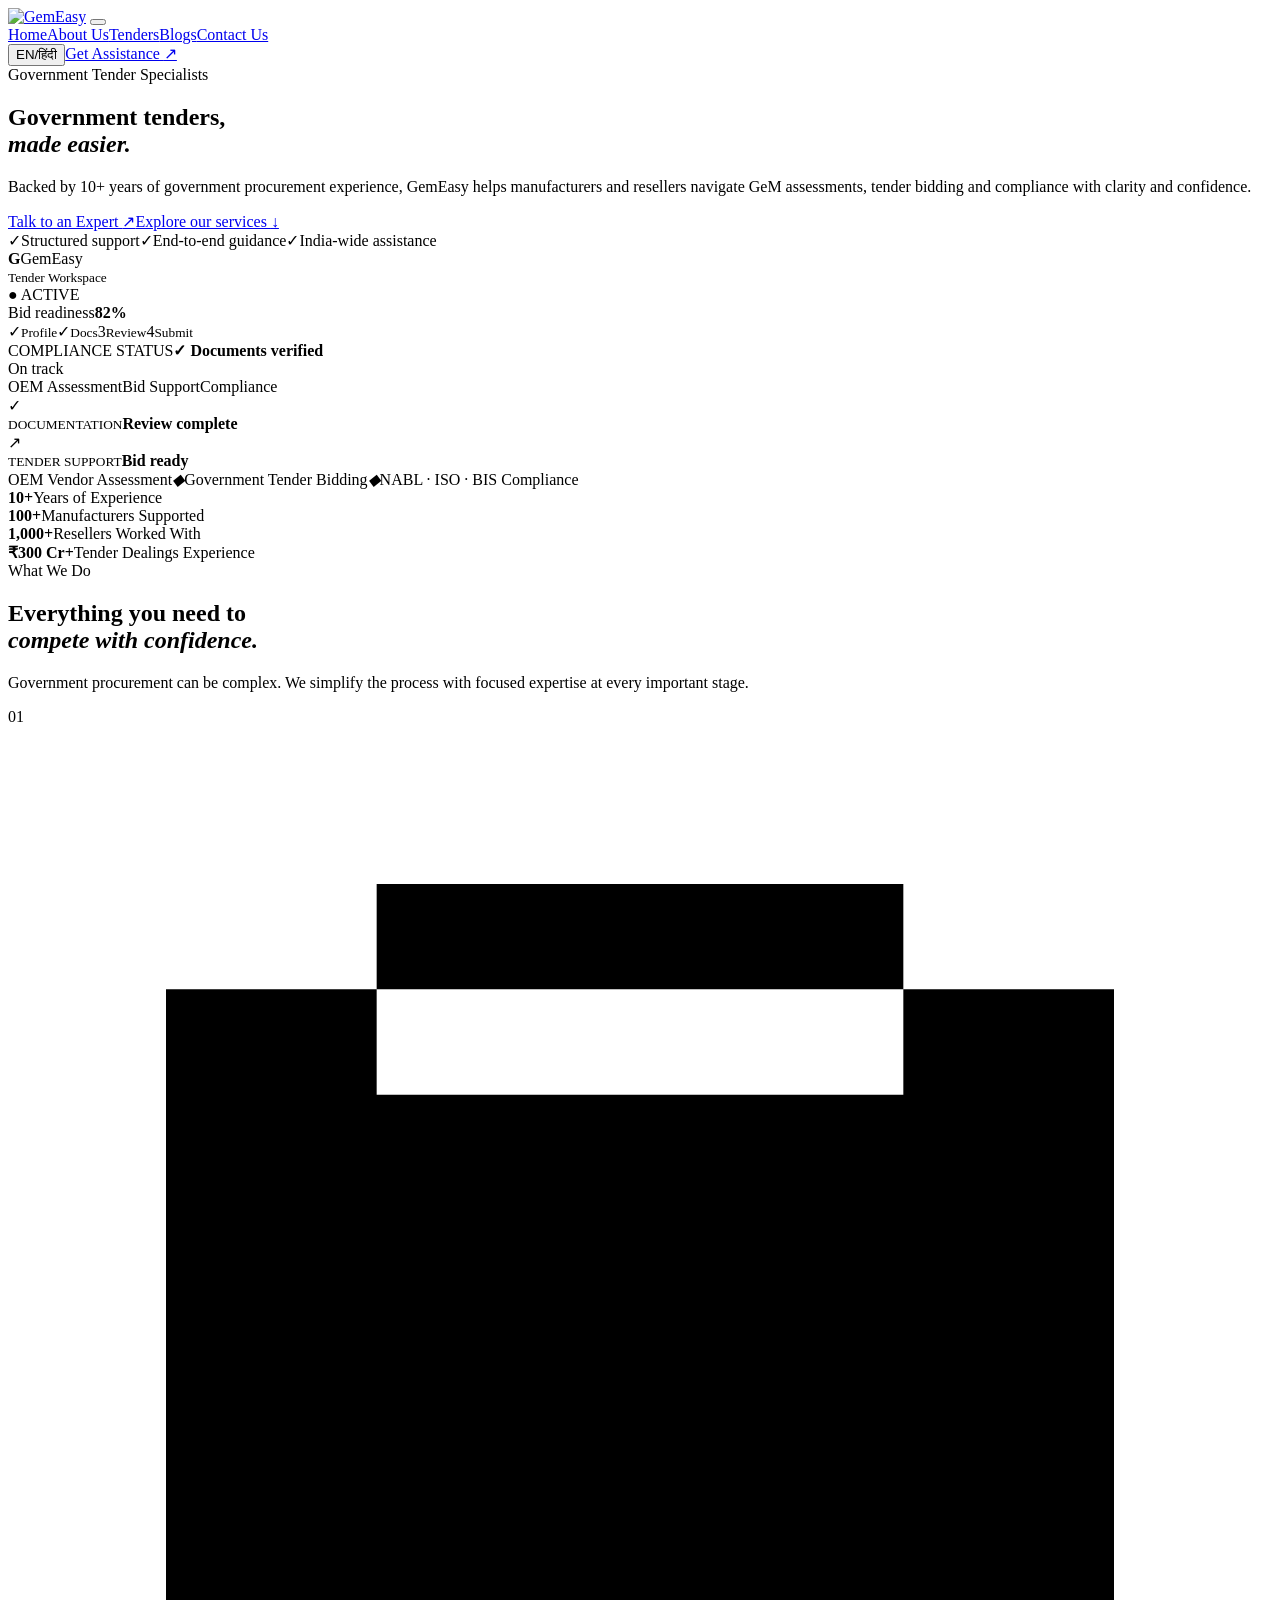
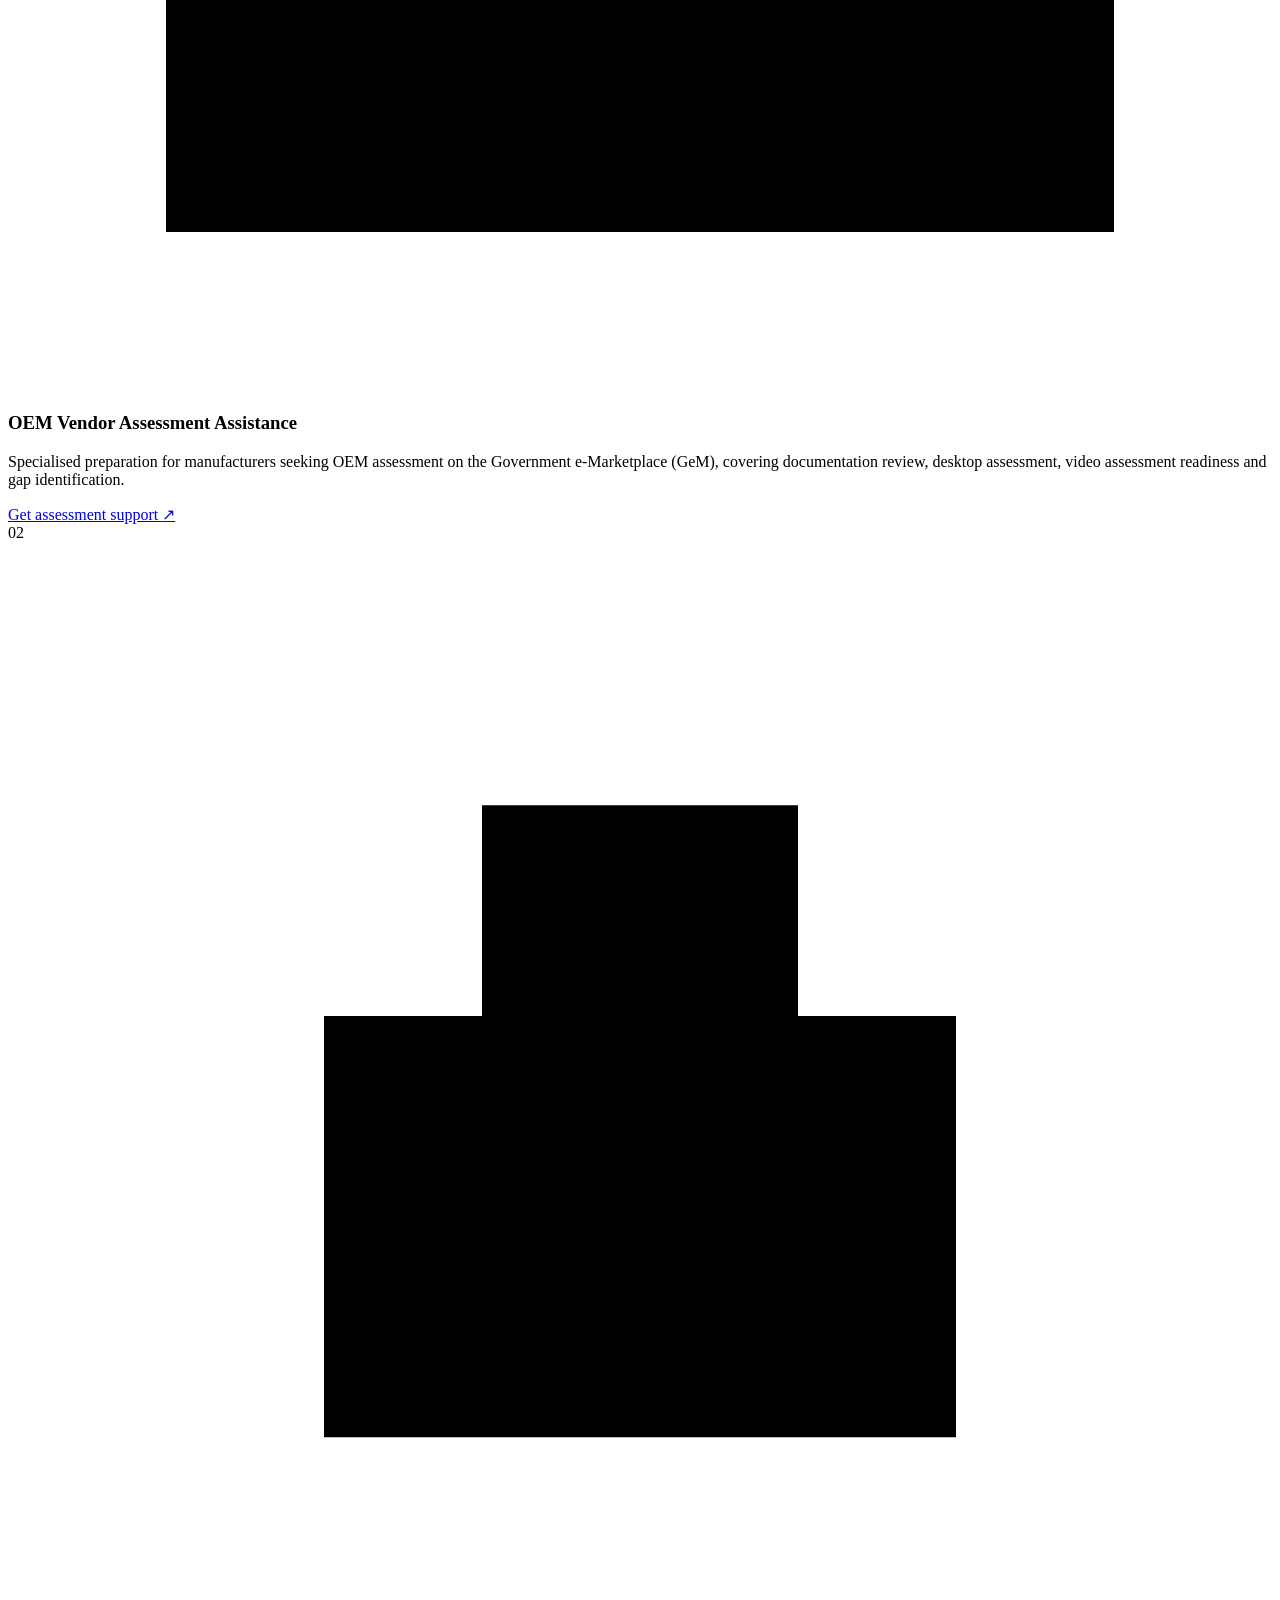
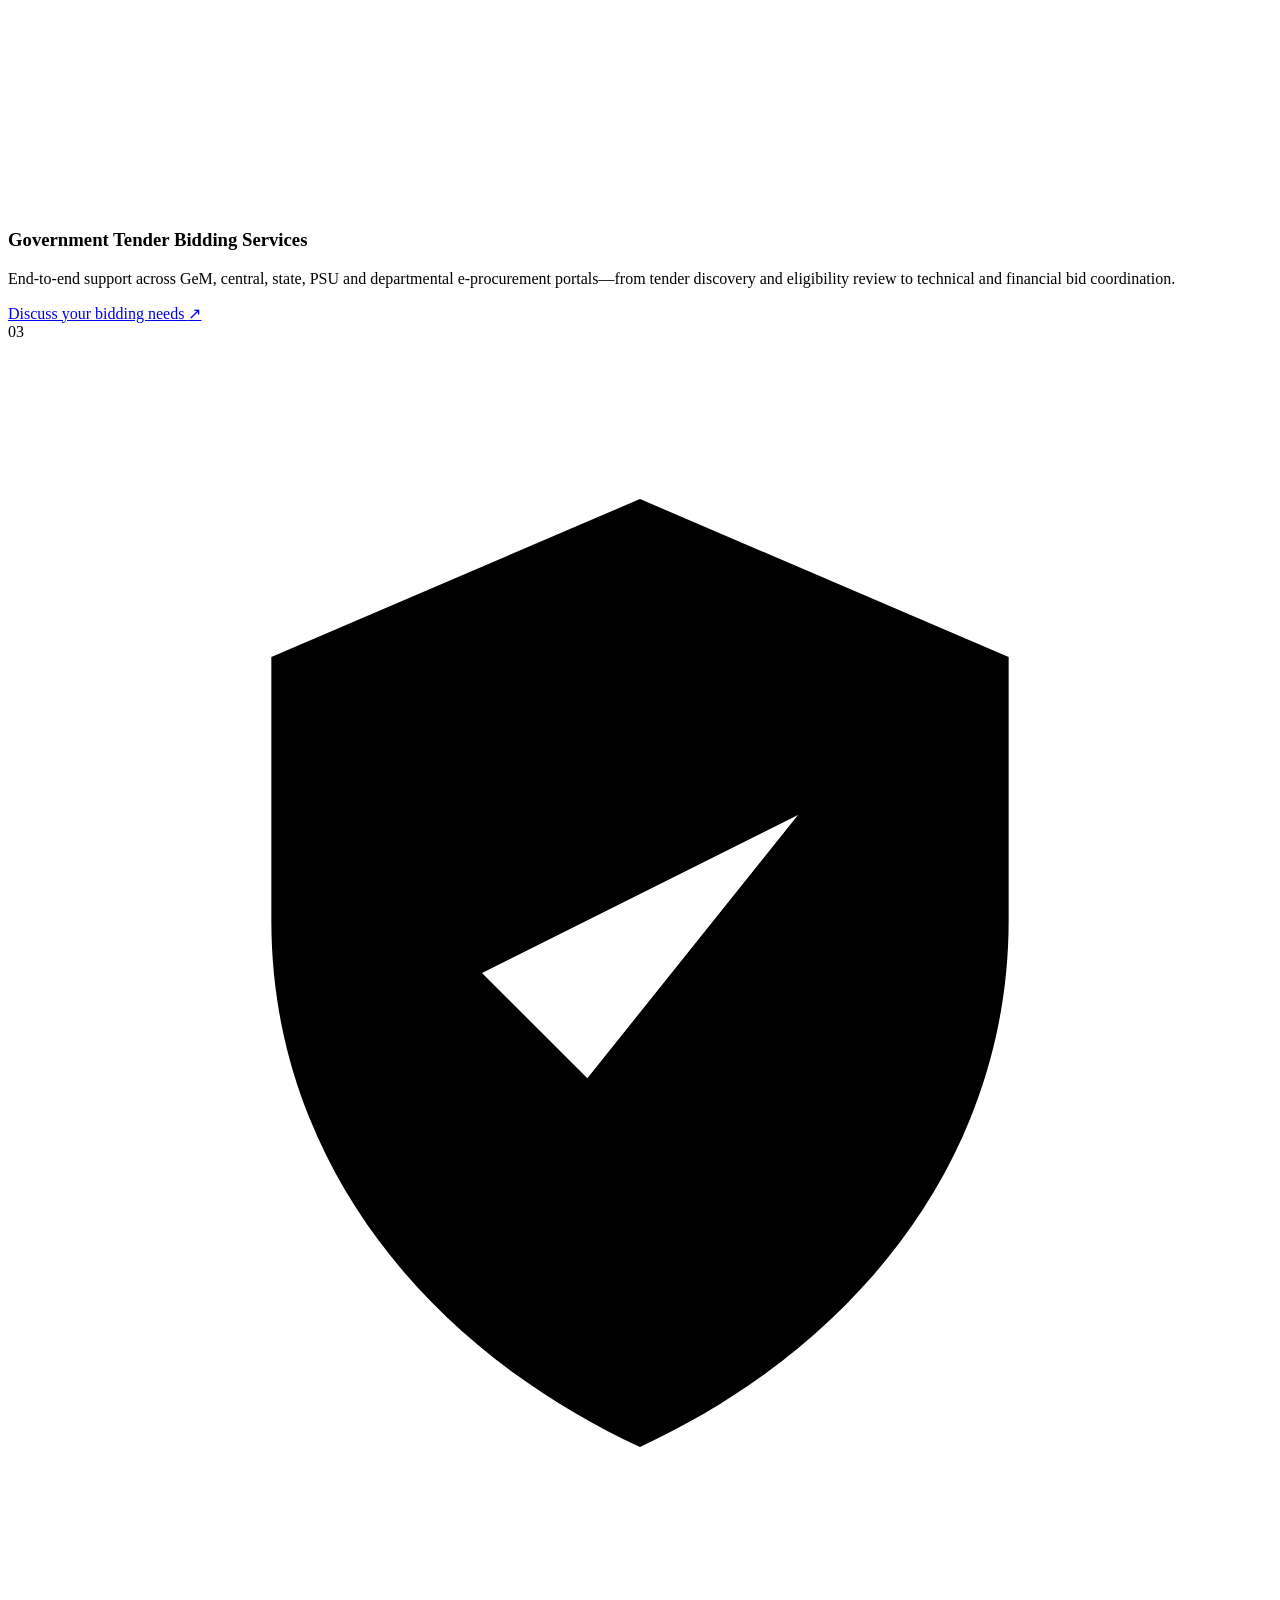
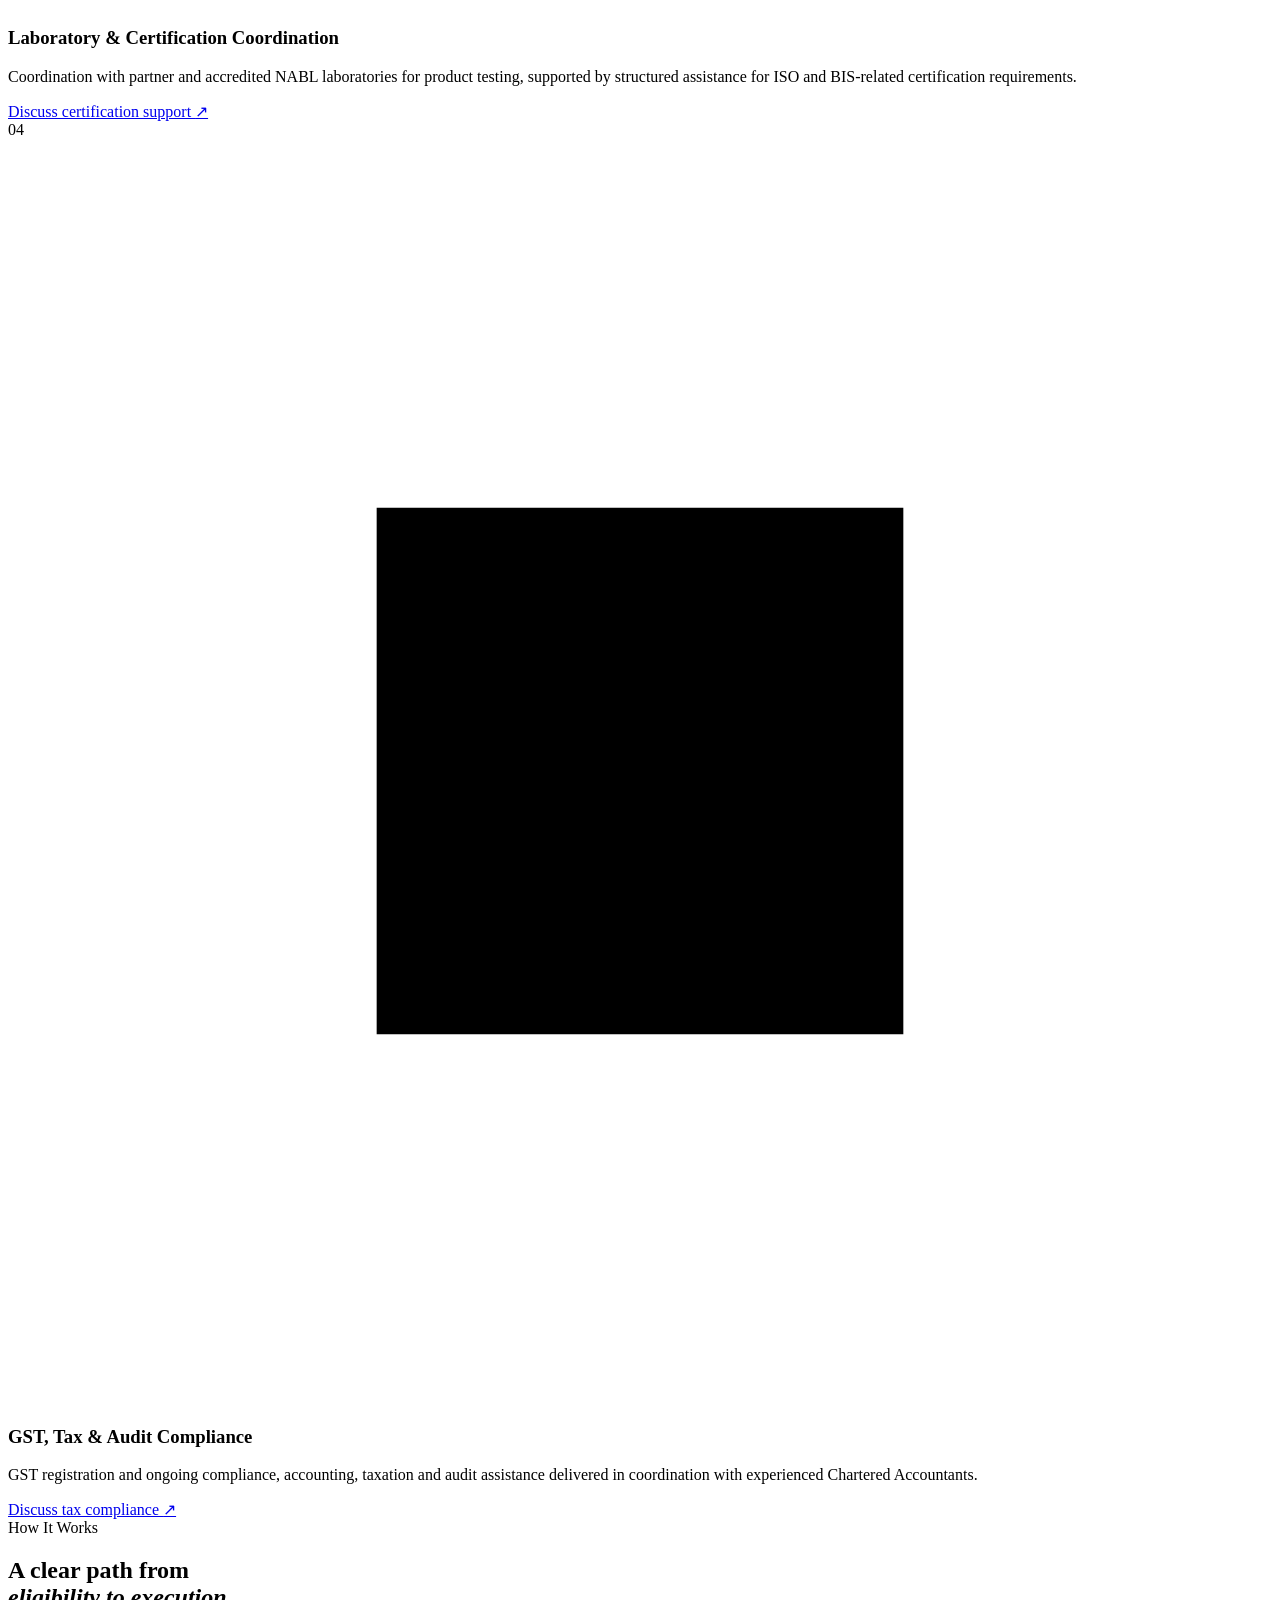
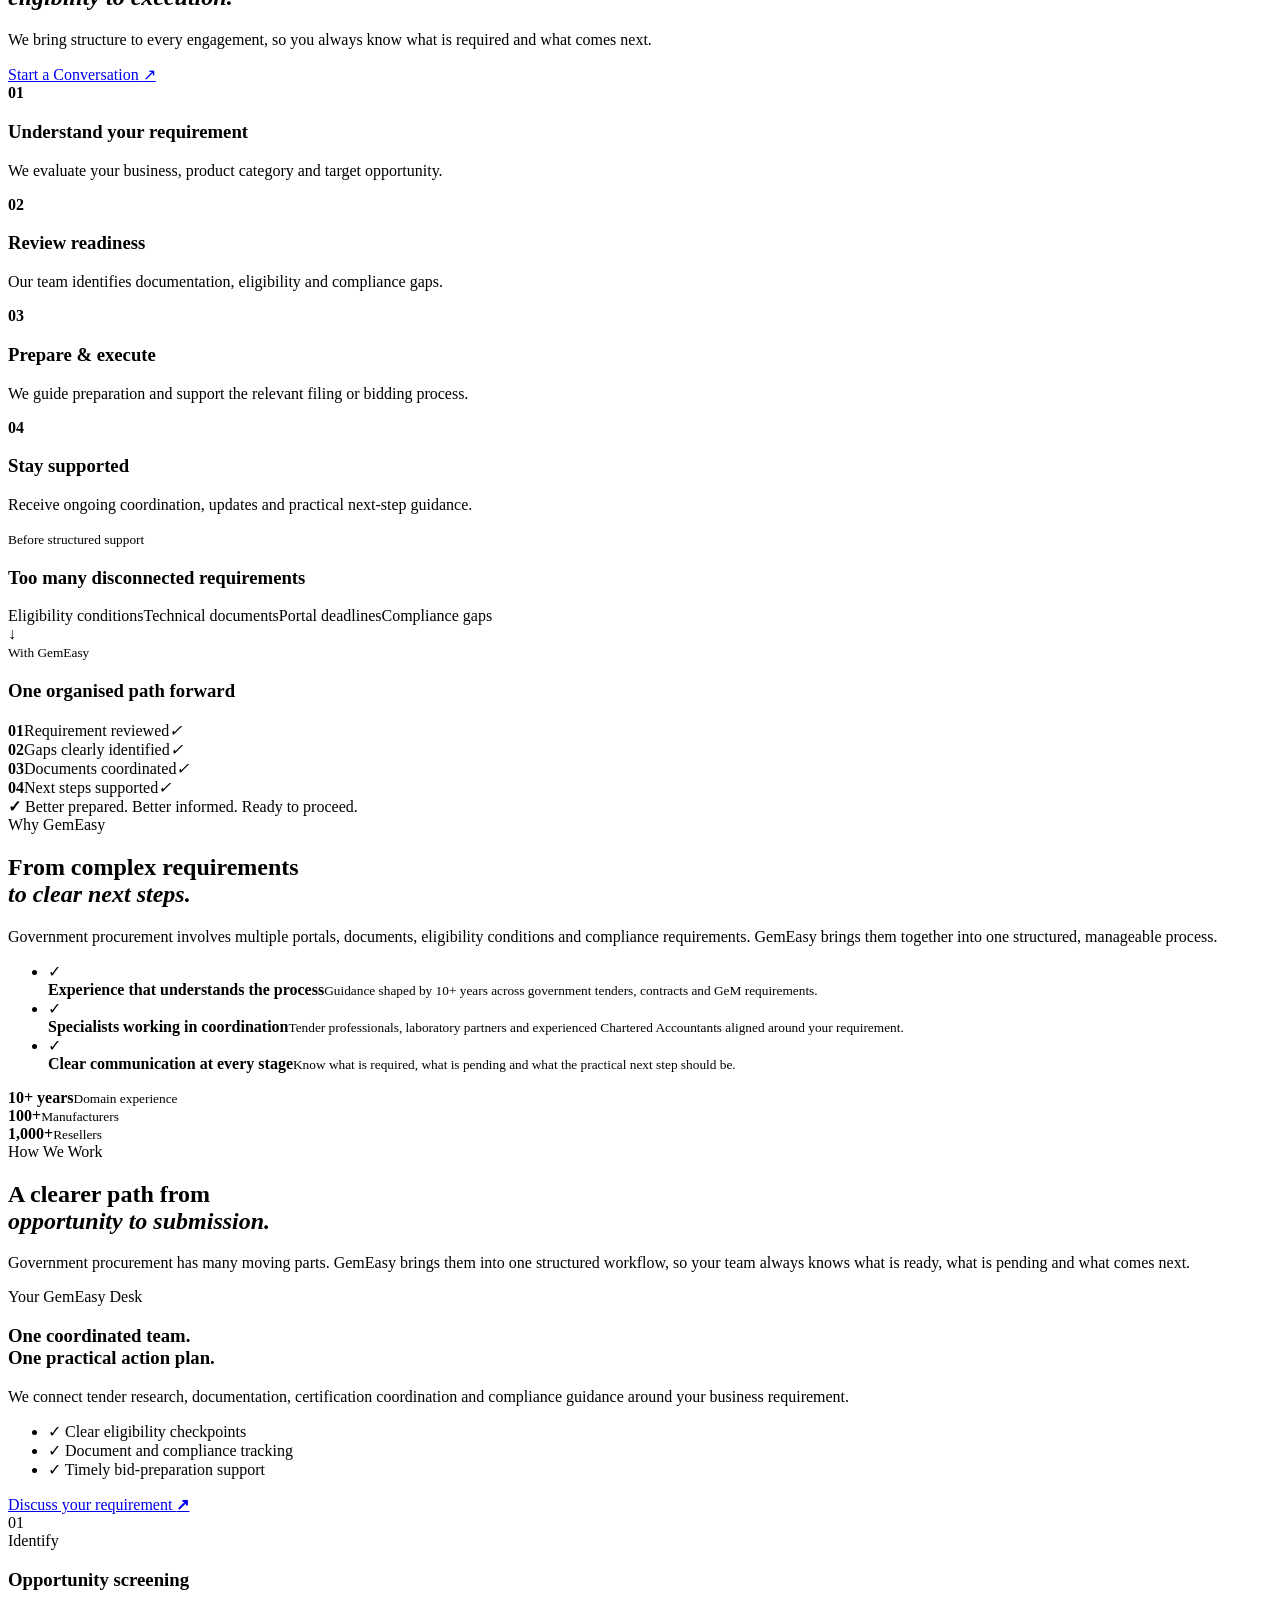
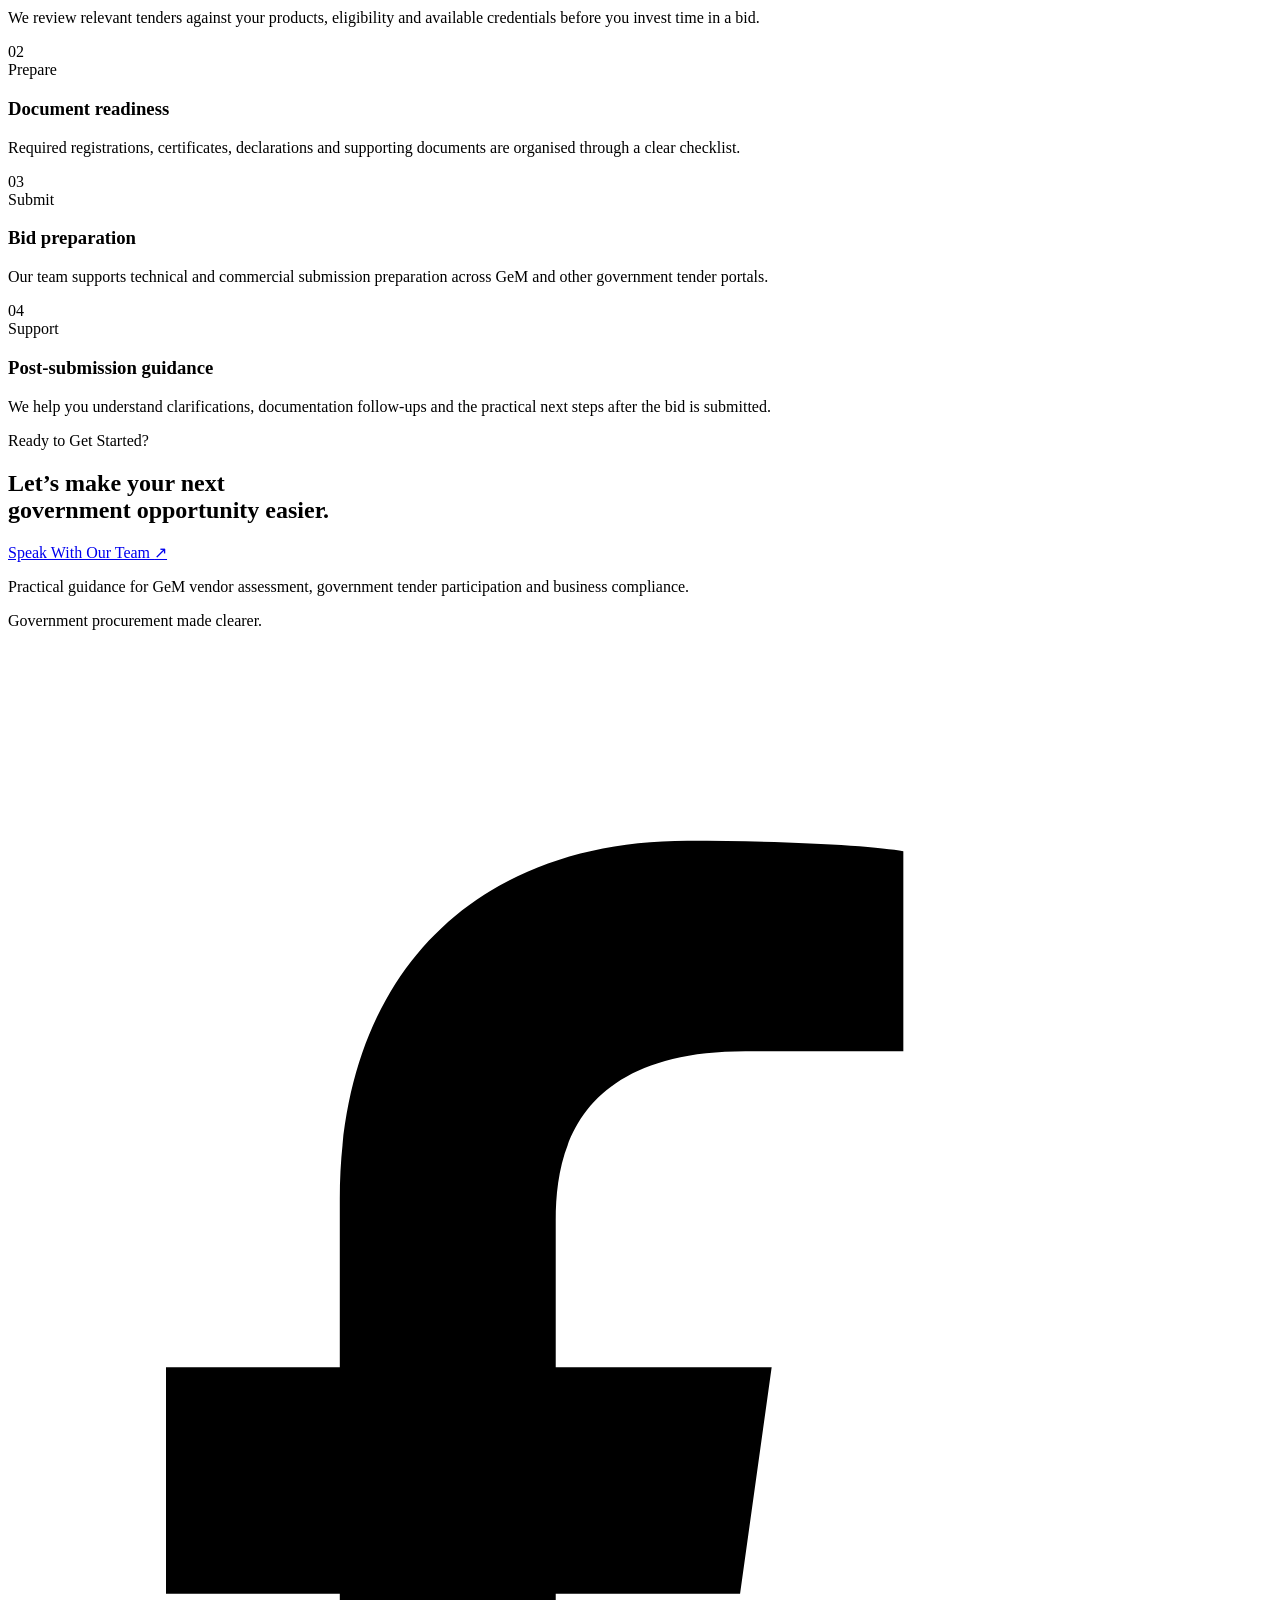
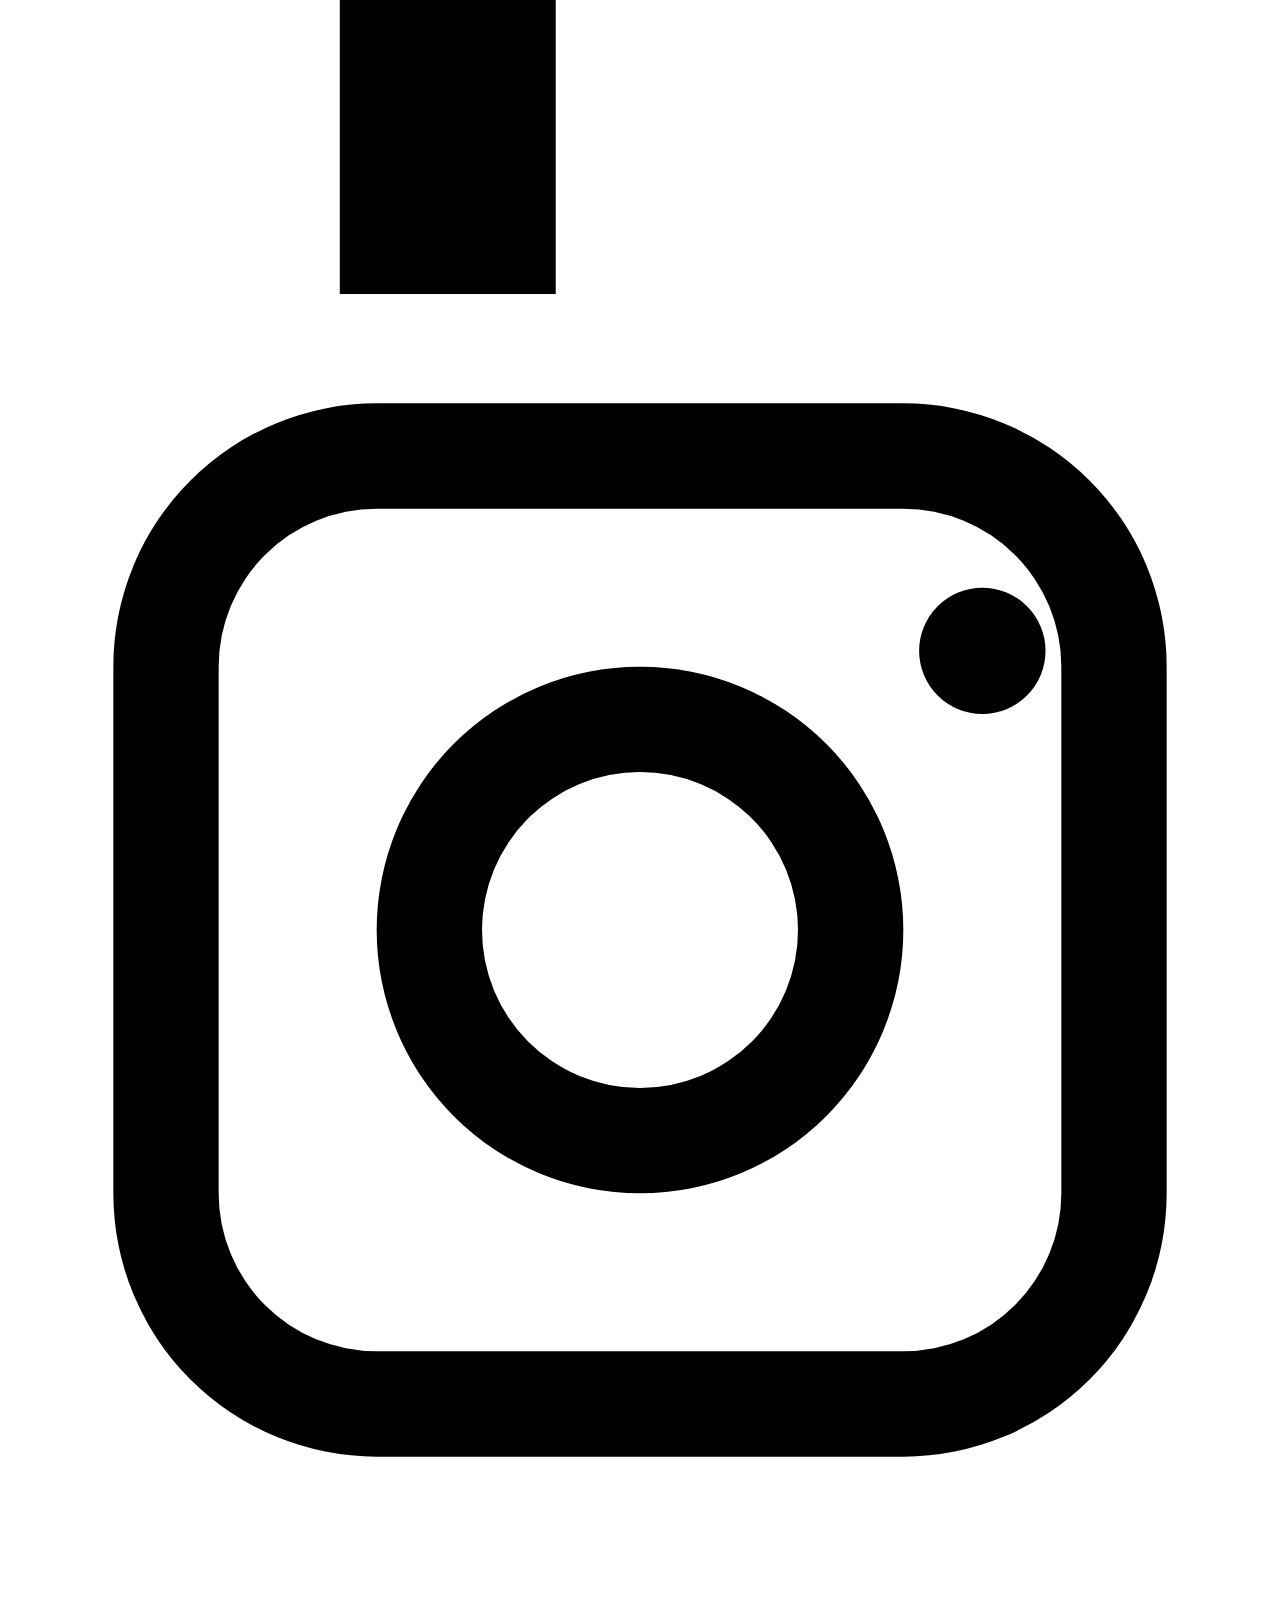
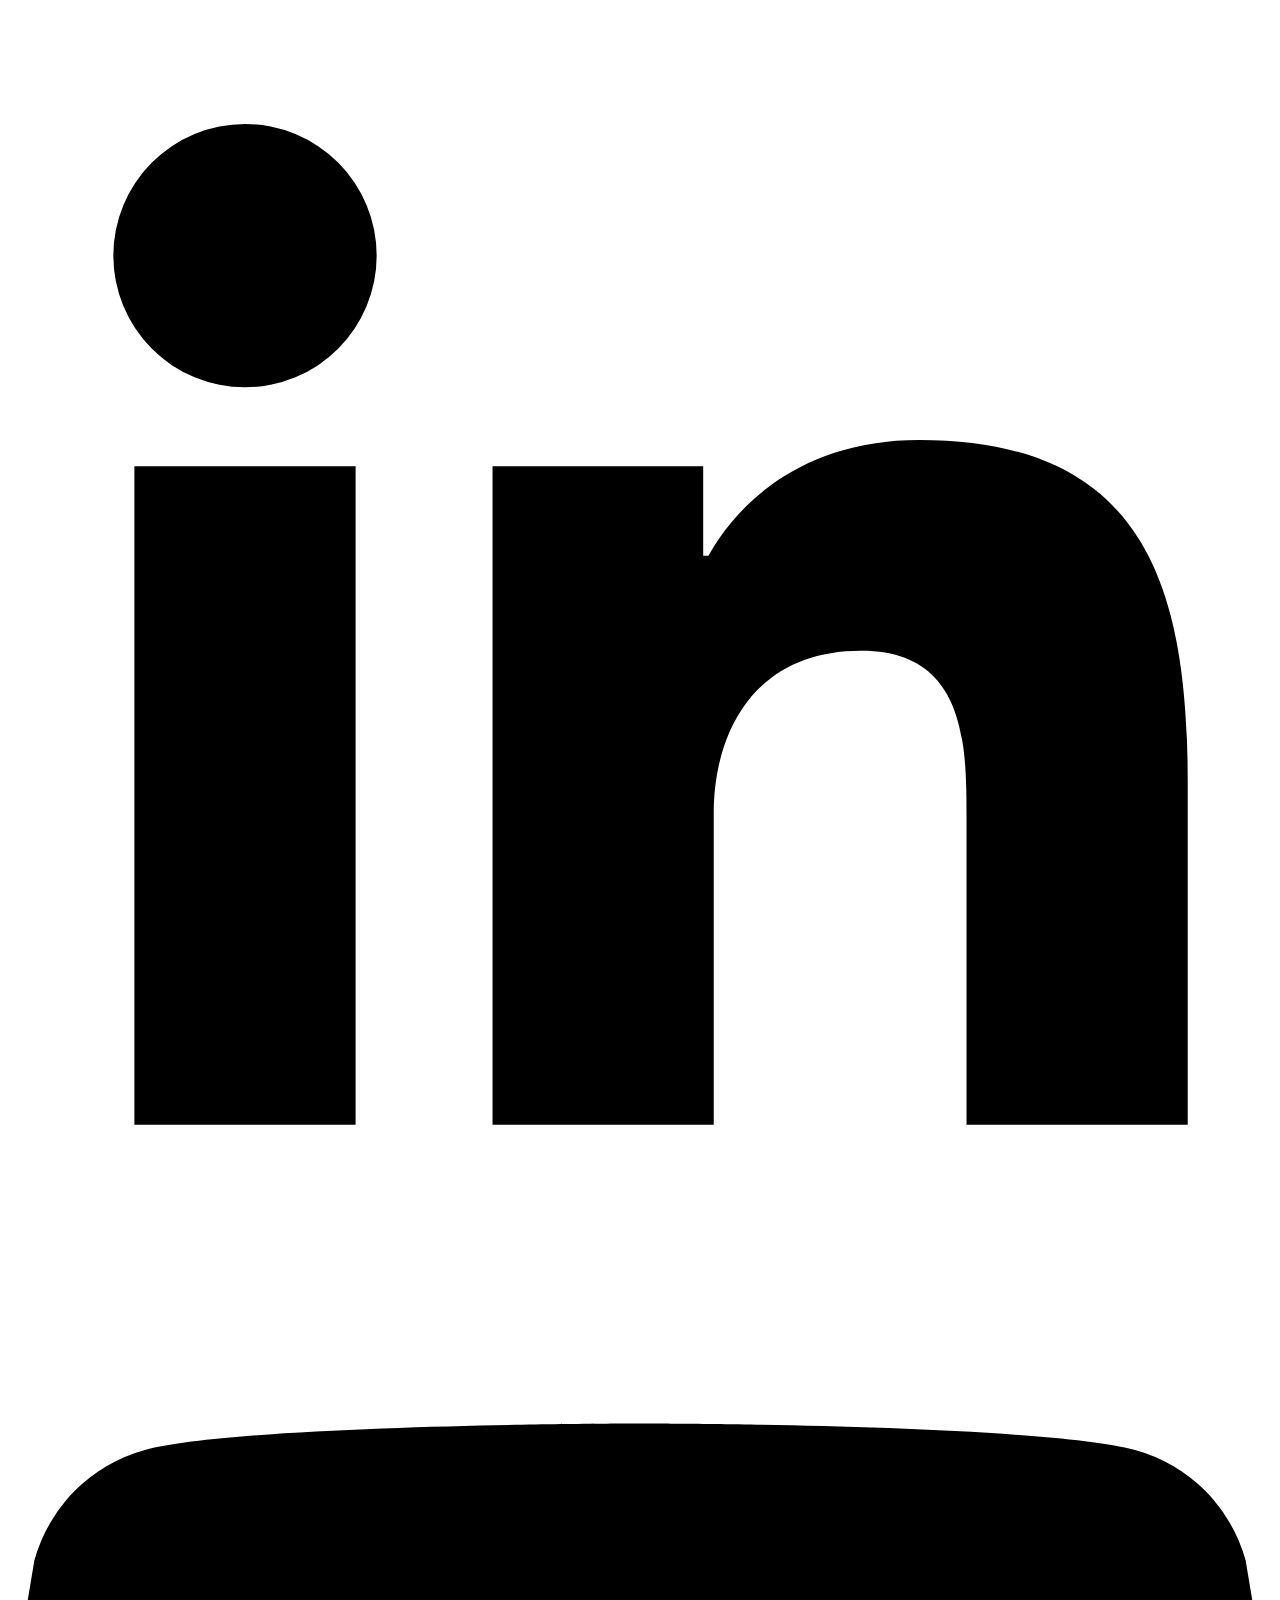
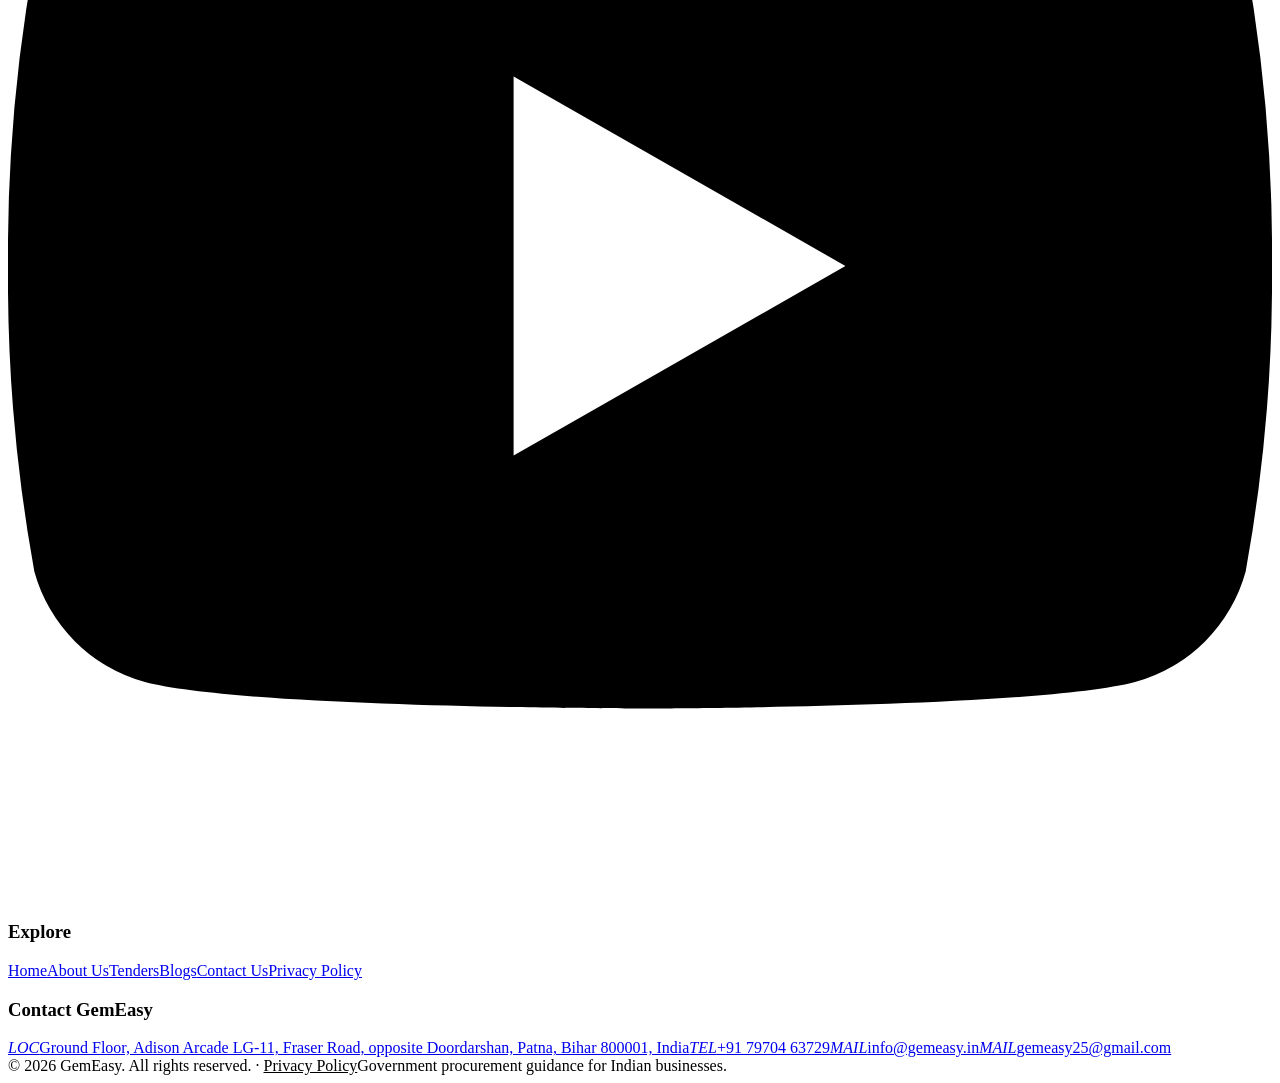
==== commit d7a965da: "Restore gemeasy25@gmail.com alongside info@gemeasy.in Co-Authored-By: Claude Opus 5.5 <noreply@anthr" ====
--- a/index.html
+++ b/index.html
@@ -159,7 +159,7 @@
   <a class="footer-social-icon" href="https://www.instagram.com/gemeasy25/" target="_blank" rel="noopener noreferrer" aria-label="GemEasy on Instagram" title="Instagram"><svg viewBox="0 0 24 24" aria-hidden="true"><path d="M7 2h10a5 5 0 0 1 5 5v10a5 5 0 0 1-5 5H7a5 5 0 0 1-5-5V7a5 5 0 0 1 5-5Zm0 2a3 3 0 0 0-3 3v10a3 3 0 0 0 3 3h10a3 3 0 0 0 3-3V7a3 3 0 0 0-3-3H7Zm11.5 1.5a1.2 1.2 0 1 1 0 2.4 1.2 1.2 0 0 1 0-2.4ZM12 7a5 5 0 1 1 0 10 5 5 0 0 1 0-10Zm0 2a3 3 0 1 0 0 6 3 3 0 0 0 0-6Z"/></svg></a>
   <a class="footer-social-icon" href="https://www.linkedin.com/company/111532952/" target="_blank" rel="noopener noreferrer" aria-label="GemEasy on LinkedIn" title="LinkedIn"><svg viewBox="0 0 24 24" aria-hidden="true"><path d="M4.5 3A2.5 2.5 0 1 1 4.5 8a2.5 2.5 0 0 1 0-5ZM2.4 9.5h4.2V22H2.4V9.5Zm6.8 0h4v1.7h.1c.6-1.1 1.9-2.2 4-2.2 4.3 0 5.1 2.8 5.1 6.5V22h-4.2v-5.8c0-1.4 0-3.2-2-3.2s-2.8 1.5-2.8 3.1V22H9.2V9.5Z"/></svg></a>
   <a class="footer-social-icon" href="https://www.youtube.com/channel/UCtAG5xnqXsFDr26qOwBi1bg" target="_blank" rel="noopener noreferrer" aria-label="GemEasy on YouTube" title="YouTube"><svg viewBox="0 0 24 24" aria-hidden="true"><path d="M23.5 6.2a3 3 0 0 0-2.1-2.1C19.5 3.6 12 3.6 12 3.6s-7.5 0-9.4.5A3 3 0 0 0 .5 6.2 31 31 0 0 0 0 12a31 31 0 0 0 .5 5.8 3 3 0 0 0 2.1 2.1c1.9.5 9.4.5 9.4.5s7.5 0 9.4-.5a3 3 0 0 0 2.1-2.1A31 31 0 0 0 24 12a31 31 0 0 0-.5-5.8ZM9.6 15.6V8.4l6.3 3.6-6.3 3.6Z"/></svg></a>
-</div></div><div class="footer-column"><h3>Explore</h3><div class="footer-links"><a href="index.html">Home</a><a href="about.html">About Us</a><a href="tenders.html">Tenders</a><a href="blogs.html">Blogs</a><a href="contact.html">Contact Us</a><a href="privacy.html">Privacy Policy</a></div></div><div class="footer-column footer-contact"><h3>Contact GemEasy</h3><div class="footer-contact-list"><a class="footer-contact-item" href="https://www.google.com/maps/search/?api=1&query=Ground%20Floor%2C%20Adison%20Arcade%20LG-11%2C%20Fraser%20Road%2C%20opposite%20Doordarshan%2C%20Patna%2C%20Bihar%20800001%2C%20India" target="_blank" rel="noopener noreferrer"><i>LOC</i><span>Ground Floor, Adison Arcade LG-11, Fraser Road, opposite Doordarshan, Patna, Bihar 800001, India</span></a><a class="footer-contact-item" href="https://wa.me/917970463729?text=Hello%20GemEasy%2C%20I%20would%20like%20to%20discuss%20your%20services." target="_blank" rel="noopener noreferrer" aria-label="Chat with GemEasy on WhatsApp"><i>TEL</i><span>+91 79704 63729</span></a><a class="footer-contact-item" href="mailto:info@gemeasy.in"><i>MAIL</i><span>info@gemeasy.in</span></a></div></div></div><div class="container footer-bottom"><span>© 2026 GemEasy. All rights reserved. · <a href="privacy.html" style="color:inherit;text-decoration:underline">Privacy Policy</a></span><span>Government procurement guidance for Indian businesses.</span></div></footer>
+</div></div><div class="footer-column"><h3>Explore</h3><div class="footer-links"><a href="index.html">Home</a><a href="about.html">About Us</a><a href="tenders.html">Tenders</a><a href="blogs.html">Blogs</a><a href="contact.html">Contact Us</a><a href="privacy.html">Privacy Policy</a></div></div><div class="footer-column footer-contact"><h3>Contact GemEasy</h3><div class="footer-contact-list"><a class="footer-contact-item" href="https://www.google.com/maps/search/?api=1&query=Ground%20Floor%2C%20Adison%20Arcade%20LG-11%2C%20Fraser%20Road%2C%20opposite%20Doordarshan%2C%20Patna%2C%20Bihar%20800001%2C%20India" target="_blank" rel="noopener noreferrer"><i>LOC</i><span>Ground Floor, Adison Arcade LG-11, Fraser Road, opposite Doordarshan, Patna, Bihar 800001, India</span></a><a class="footer-contact-item" href="https://wa.me/917970463729?text=Hello%20GemEasy%2C%20I%20would%20like%20to%20discuss%20your%20services." target="_blank" rel="noopener noreferrer" aria-label="Chat with GemEasy on WhatsApp"><i>TEL</i><span>+91 79704 63729</span></a><a class="footer-contact-item" href="mailto:info@gemeasy.in"><i>MAIL</i><span>info@gemeasy.in</span></a><a class="footer-contact-item" href="mailto:gemeasy25@gmail.com"><i>MAIL</i><span>gemeasy25@gmail.com</span></a></div></div></div><div class="container footer-bottom"><span>© 2026 GemEasy. All rights reserved. · <a href="privacy.html" style="color:inherit;text-decoration:underline">Privacy Policy</a></span><span>Government procurement guidance for Indian businesses.</span></div></footer>
   <script src="assets/script.js"></script>
 <script src="assets/motion.js"></script><script src="assets/i18n.js"></script></body>
 </html>
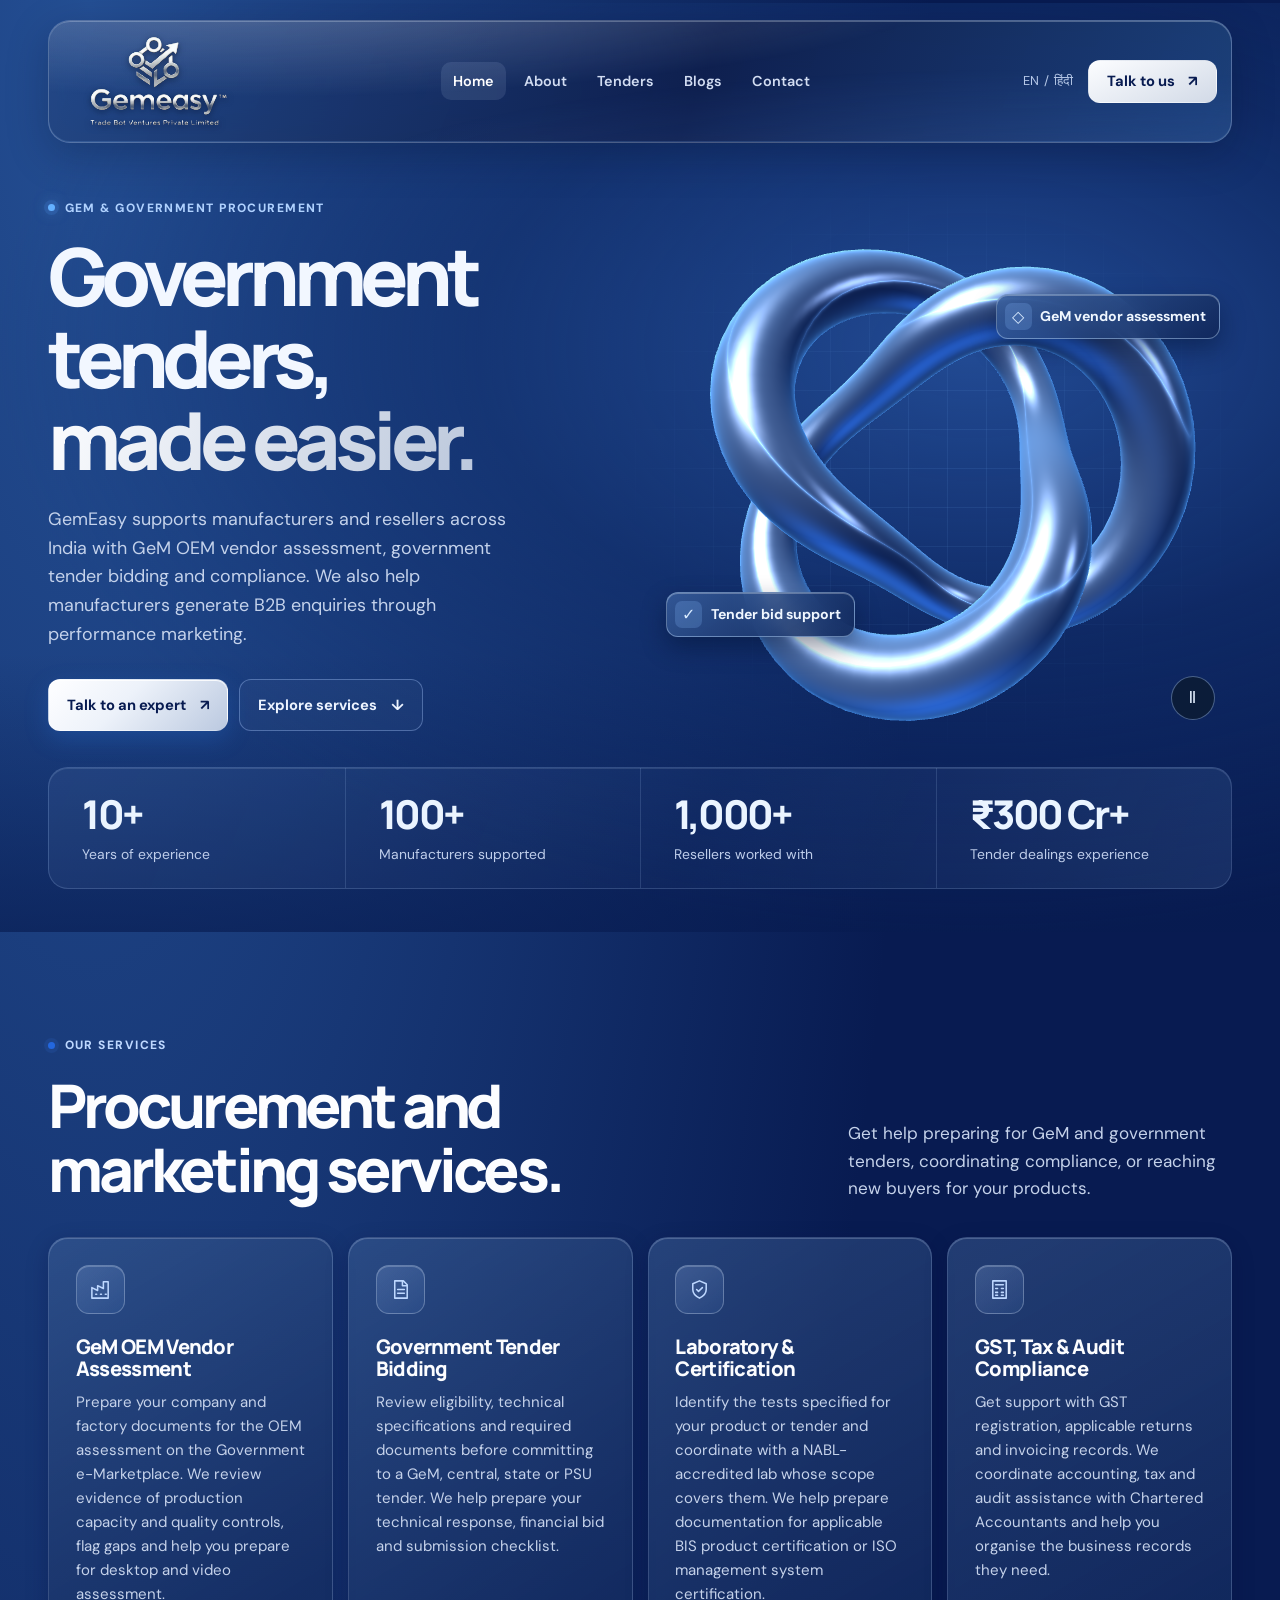
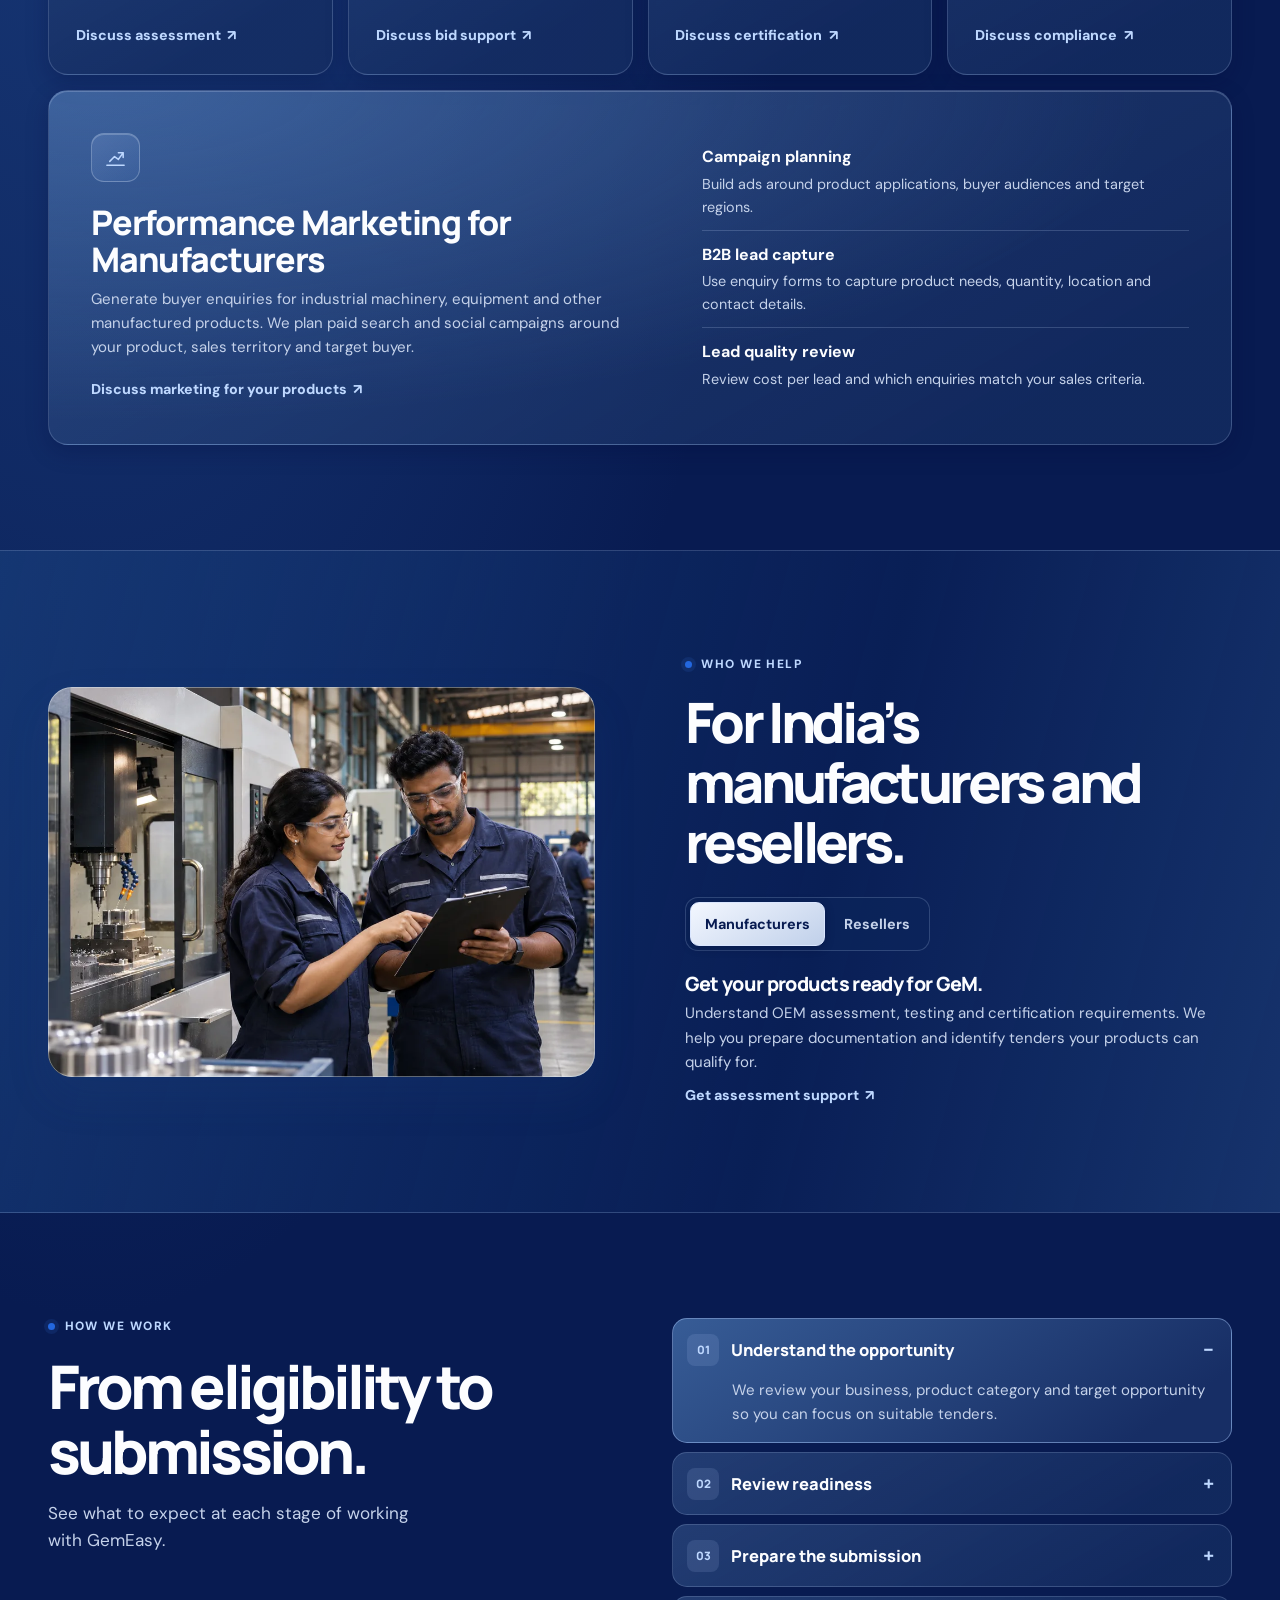
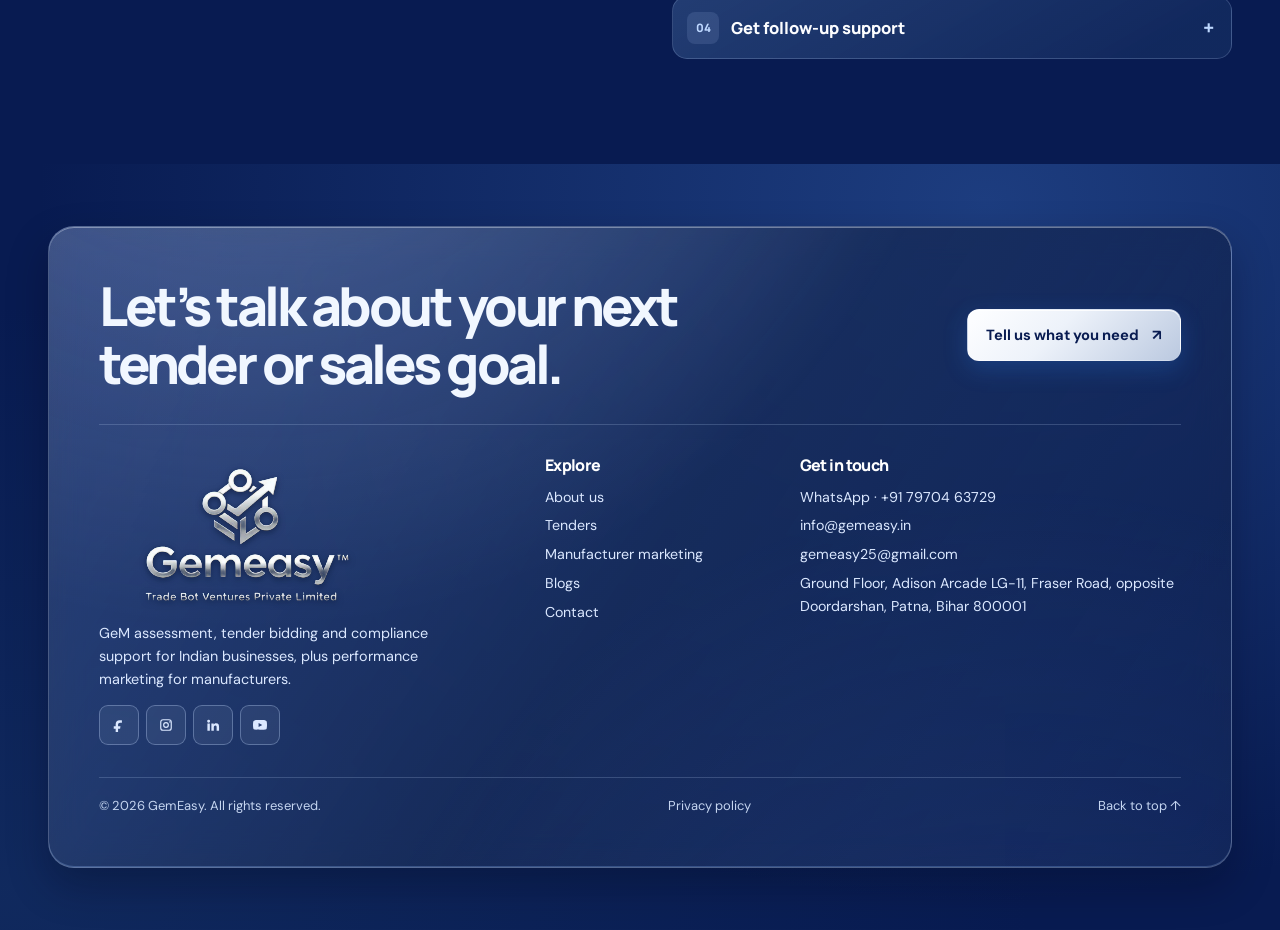
==== commit 62b0c5fe: "Publish the GemEasy homepage redesign and favicon" ====
--- a/index.html
+++ b/index.html
@@ -1,165 +1,323 @@
 <!doctype html>
 <html lang="en-IN">
 <head>
-  <meta charset="UTF-8" />
-  <meta name="viewport" content="width=device-width, initial-scale=1.0" />
-  <meta name="description" content="GemEasy helps Indian businesses navigate OEM vendor assessment, government tender bidding and regulatory compliance." />
-  <title>GeM & Government Tender Consultants in India | GemEasy</title><meta name="description" content="GemEasy helps manufacturers and resellers with GeM OEM vendor assessment, government tender bidding, certification coordination and GST compliance."><meta name="robots" content="index,follow,max-image-preview:large,max-snippet:-1,max-video-preview:-1"><link rel="canonical" href="https://junaitmallick123.github.io/gemeasy-website/"><link rel="alternate" hreflang="en-in" href="https://junaitmallick123.github.io/gemeasy-website/"><meta property="og:locale" content="en_IN"><meta property="og:type" content="website"><meta property="og:site_name" content="GemEasy"><meta property="og:title" content="GeM & Government Tender Consultants in India | GemEasy"><meta property="og:description" content="GemEasy helps manufacturers and resellers with GeM OEM vendor assessment, government tender bidding, certification coordination and GST compliance."><meta property="og:url" content="https://junaitmallick123.github.io/gemeasy-website/"><meta property="og:image" content="https://junaitmallick123.github.io/gemeasy-website/assets/gemeasy-logo.png"><meta property="og:image:alt" content="GemEasy government procurement consultancy"><meta name="twitter:card" content="summary_large_image"><meta name="twitter:title" content="GeM & Government Tender Consultants in India | GemEasy"><meta name="twitter:description" content="GemEasy helps manufacturers and resellers with GeM OEM vendor assessment, government tender bidding, certification coordination and GST compliance."><meta name="twitter:image" content="https://junaitmallick123.github.io/gemeasy-website/assets/gemeasy-logo.png"><meta name="theme-color" content="#073f80"><meta name="geo.region" content="IN-BR"><meta name="geo.placename" content="Patna"><link rel="icon" type="image/png" sizes="180x180" href="[data-uri]"><link rel="shortcut icon" type="image/png" href="[data-uri]"><link rel="apple-touch-icon" sizes="180x180" href="[data-uri]"><link rel="manifest" href="site.webmanifest"><script type="application/ld+json">[{"@context":"https://schema.org","@type":["ProfessionalService","Organization"],"@id":"https://junaitmallick123.github.io/gemeasy-website/#organization","name":"GemEasy","url":"https://junaitmallick123.github.io/gemeasy-website/","logo":"https://junaitmallick123.github.io/gemeasy-website/assets/gemeasy-logo.png","image":"https://junaitmallick123.github.io/gemeasy-website/assets/gemeasy-logo.png","email":"info@gemeasy.in","telephone":"+91-7970463729","description":"Government procurement consultancy supporting manufacturers and resellers with GeM OEM assessment, tender bidding and compliance coordination.","address":{"@type":"PostalAddress","streetAddress":"Ground Floor, Adison Arcade LG-11, Fraser Road, opposite Doordarshan","addressLocality":"Patna","addressRegion":"Bihar","postalCode":"800001","addressCountry":"IN"},"areaServed":{"@type":"Country","name":"India"},"knowsAbout":["Government e-Marketplace","GeM OEM vendor assessment","Government tender bidding","NABL laboratory coordination","BIS certification support","ISO certification support","GST compliance"]},{"@context":"https://schema.org","@type":"WebSite","@id":"https://junaitmallick123.github.io/gemeasy-website/#website","url":"https://junaitmallick123.github.io/gemeasy-website/","name":"GemEasy","publisher":{"@id":"https://junaitmallick123.github.io/gemeasy-website/#organization"},"inLanguage":"en-IN"}]</script>
+  <meta charset="utf-8">
+  <meta name="viewport" content="width=device-width, initial-scale=1">
+  <title>GeM &amp; Government Tender Consultants for Manufacturers | GemEasy</title>
+  <meta name="description" content="GemEasy supports Indian manufacturers and resellers with GeM OEM vendor assessment, tender bidding, certification, GST compliance and B2B lead generation.">
+  <meta name="robots" content="index,follow,max-image-preview:large,max-snippet:-1,max-video-preview:-1">
+  <meta name="theme-color" content="#081b51">
+  <meta name="geo.region" content="IN-BR">
+  <meta name="geo.placename" content="Patna">
+  <link rel="canonical" href="https://gemeasy.in/">
+  <link rel="alternate" hreflang="en-in" href="https://gemeasy.in/">
+  <meta property="og:locale" content="en_IN">
+  <meta property="og:type" content="website">
+  <meta property="og:site_name" content="GemEasy">
+  <meta property="og:title" content="GeM &amp; Government Tender Consultants for Manufacturers | GemEasy">
+  <meta property="og:description" content="GemEasy supports Indian manufacturers and resellers with GeM OEM vendor assessment, tender bidding, certification, GST compliance and B2B lead generation.">
+  <meta property="og:url" content="https://gemeasy.in/">
+  <meta property="og:image" content="https://gemeasy.in/assets/gemeasy-official-logo.png">
+  <meta property="og:image:alt" content="GemEasy government procurement consultancy">
+  <meta name="twitter:card" content="summary_large_image">
+  <meta name="twitter:image" content="https://gemeasy.in/assets/gemeasy-official-logo.png">
+  <link rel="icon" href="assets/gemeasy-touch-icon.png" type="image/png" sizes="192x192">
+  <link rel="icon" href="assets/gemeasy-favicon.svg" type="image/svg+xml" sizes="any">
+  <link rel="apple-touch-icon" href="assets/gemeasy-touch-icon.png">
+  <link rel="manifest" href="site.webmanifest">
   <link rel="preconnect" href="https://fonts.googleapis.com">
   <link rel="preconnect" href="https://fonts.gstatic.com" crossorigin>
   <link href="https://fonts.googleapis.com/css2?family=DM+Sans:wght@400;500;600;700&family=Manrope:wght@600;700;800&display=swap" rel="stylesheet">
-  <link rel="stylesheet" href="assets/style-v17.css?v=27" />
-  <link rel="stylesheet" href="assets/motion.css" />
-  <link rel="stylesheet" href="assets/language-v2.css" />
+  <link rel="stylesheet" href="assets/home.css">
+  <script type="application/ld+json">
+[
+    {
+        "@context": "https://schema.org",
+        "@type": [
+            "ProfessionalService",
+            "Organization"
+        ],
+        "@id": "https://gemeasy.in/#organization",
+        "name": "GemEasy",
+        "url": "https://gemeasy.in/",
+        "logo": "https://gemeasy.in/assets/gemeasy-official-logo.png",
+        "image": "https://gemeasy.in/assets/gemeasy-official-logo.png",
+        "email": "info@gemeasy.in",
+        "telephone": "+91-7970463729",
+        "description": "Government procurement consultancy for Indian manufacturers and resellers, with GeM OEM assessment, tender bidding, compliance coordination and performance marketing for manufacturers.",
+        "address": {
+            "@type": "PostalAddress",
+            "streetAddress": "Ground Floor, Adison Arcade LG-11, Fraser Road, opposite Doordarshan",
+            "addressLocality": "Patna",
+            "addressRegion": "Bihar",
+            "postalCode": "800001",
+            "addressCountry": "IN"
+        },
+        "areaServed": {
+            "@type": "Country",
+            "name": "India"
+        },
+        "knowsAbout": [
+            "Government e-Marketplace",
+            "GeM OEM vendor assessment",
+            "Government tender bidding",
+            "NABL laboratory coordination",
+            "BIS certification support",
+            "ISO certification support",
+            "GST compliance",
+            "Performance marketing for manufacturers",
+            "B2B lead generation"
+        ],
+        "hasOfferCatalog": {
+            "@type": "OfferCatalog",
+            "name": "GemEasy services",
+            "itemListElement": [
+                {
+                    "@type": "Offer",
+                    "itemOffered": {
+                        "@type": "Service",
+                        "name": "GeM OEM Vendor Assessment",
+                        "url": "https://gemeasy.in/#gem-oem-assessment"
+                    }
+                },
+                {
+                    "@type": "Offer",
+                    "itemOffered": {
+                        "@type": "Service",
+                        "name": "Government Tender Bidding",
+                        "url": "https://gemeasy.in/#government-tender-bidding"
+                    }
+                },
+                {
+                    "@type": "Offer",
+                    "itemOffered": {
+                        "@type": "Service",
+                        "name": "Laboratory & Certification",
+                        "url": "https://gemeasy.in/#testing-and-certification"
+                    }
+                },
+                {
+                    "@type": "Offer",
+                    "itemOffered": {
+                        "@type": "Service",
+                        "name": "GST, Tax & Audit Compliance",
+                        "url": "https://gemeasy.in/#gst-and-compliance"
+                    }
+                },
+                {
+                    "@type": "Offer",
+                    "itemOffered": {
+                        "@type": "Service",
+                        "name": "Performance Marketing for Manufacturers",
+                        "url": "https://gemeasy.in/#manufacturer-marketing"
+                    }
+                }
+            ]
+        }
+    },
+    {
+        "@context": "https://schema.org",
+        "@type": "WebSite",
+        "@id": "https://gemeasy.in/#website",
+        "url": "https://gemeasy.in/",
+        "name": "GemEasy",
+        "publisher": {
+            "@id": "https://gemeasy.in/#organization"
+        },
+        "inLanguage": "en-IN"
+    }
+]
+  </script>
+  <script src="assets/i18n.js" defer></script>
+  <script src="assets/home.js" defer></script>
+  <script src="assets/home-scene.js" defer></script>
 </head>
-<body>
-  <header class="site-header">
-    <div class="container nav-wrap">
-      <a class="brand" href="index.html" aria-label="GemEasy home"><img src="assets/gemeasy-logo.svg" alt="GemEasy" /></a>
-      <button class="menu-toggle" aria-label="Open navigation" aria-expanded="false"><span></span><span></span><span></span></button>
-      <nav class="nav-links" aria-label="Main navigation">
-        <a class="active" href="index.html">Home</a><a href="about.html">About Us</a><a href="tenders.html">Tenders</a><a href="blogs.html">Blogs</a><a href="contact.html">Contact Us</a>
+<body id="top">
+  <svg class="brand-filters" width="0" height="0" aria-hidden="true" focusable="false">
+    <defs>
+      <filter id="brand-blue-matte" color-interpolation-filters="sRGB">
+        <feColorMatrix type="matrix" values="1 0 0 0 0
+                                             0 1 0 0 0
+                                             0 0 1 0 0
+                                             5 0 -3 0 -.10"/>
+      </filter>
+    </defs>
+  </svg>
+  <a class="skip-link" href="#main" data-hi="मुख्य सामग्री पर जाएँ">Skip to content</a>
+  <header class="home-header">
+    <div class="wrap nav-glass">
+      <a class="wordmark" href="index.html" aria-label="GemEasy"><img src="assets/gemeasy-official-logo.png" alt="" width="866" height="858" fetchpriority="high"></a>
+      <nav id="home-nav" class="home-nav" aria-label="Main navigation" data-hi-label="मुख्य नेविगेशन">
+        <a href="index.html" aria-current="page" data-hi="होम">Home</a>
+        <a href="about.html" data-hi="हमारे बारे में">About</a>
+        <a href="tenders.html" data-hi="टेंडर">Tenders</a>
+        <a href="blogs.html" data-hi="ब्लॉग">Blogs</a>
+        <a href="contact.html" data-hi="संपर्क करें">Contact</a>
       </nav>
-      <button class="language-toggle" id="languageToggle" type="button" aria-label="Switch website language"><span data-lang="en">EN</span><span class="lang-divider">/</span><span data-lang="hi">हिंदी</span></button><a class="button button-small nav-cta" href="contact.html">Get Assistance <span>↗</span></a>
+      <div class="nav-actions">
+        <button class="language-toggle" id="languageToggle" type="button" aria-label="Switch to Hindi"><span data-lang="en">EN</span><span aria-hidden="true">/</span><span data-lang="hi">हिंदी</span></button>
+        <a class="button button-nav" href="contact.html"><span data-hi="बात करें">Talk to us</span><span aria-hidden="true">↗</span></a>
+        <button class="menu-button" type="button" aria-label="Menu" data-hi-label="मेनू" aria-controls="home-nav" aria-expanded="false" hidden><span></span><span></span></button>
+      </div>
     </div>
   </header>
-
-  <main>
+  <main id="main">
     <section class="hero">
-      <div class="hero-glow hero-glow-one"></div><div class="hero-glow hero-glow-two"></div>
-      <div class="container hero-grid">
-        <div class="hero-copy reveal">
-          <div class="eyebrow"><span></span> Government Tender Specialists</div>
-          <h1>Government tenders,<br><em>made easier.</em></h1>
-          <p>Backed by 10+ years of government procurement experience, GemEasy helps manufacturers and resellers navigate GeM assessments, tender bidding and compliance with clarity and confidence.</p>
-          <div class="hero-actions"><a class="button" href="contact.html">Talk to an Expert <span>↗</span></a><a class="text-link" href="#services">Explore our services <span>↓</span></a></div>
-          <div class="trust-line"><span class="trust-icon">✓</span><span>Structured support</span><i></i><span class="trust-icon">✓</span><span>End-to-end guidance</span><i></i><span class="trust-icon">✓</span><span>India-wide assistance</span></div>
-        </div>
-        <div class="hero-visual reveal delay">
-          <div class="orbit orbit-one"></div><div class="orbit orbit-two"></div>
-          <div class="dashboard-card">
-            <div class="dash-top"><div class="mini-brand"><b>G</b><span>GemEasy<br><small>Tender Workspace</small></span></div><span class="live-dot">● ACTIVE</span></div>
-            <div class="progress-panel"><div class="panel-title"><span>Bid readiness</span><strong>82%</strong></div><div class="progress"><span></span></div><div class="milestones"><span class="done">✓<small>Profile</small></span><span class="done">✓<small>Docs</small></span><span class="current">3<small>Review</small></span><span>4<small>Submit</small></span></div></div>
-            <div class="dash-row"><div><span class="small-label">COMPLIANCE STATUS</span><strong><span class="status-check">✓</span> Documents verified</strong></div><span class="pill">On track</span></div>
-            <div class="dash-footer"><span>OEM Assessment</span><span>Bid Support</span><span>Compliance</span></div>
-          </div>
-          <div class="float-card float-one"><span>✓</span><div><small>DOCUMENTATION</small><strong>Review complete</strong></div></div>
-          <div class="float-card float-two"><span>↗</span><div><small>TENDER SUPPORT</small><strong>Bid ready</strong></div></div>
-        </div>
-      </div>
-      <div class="hero-strip"><div class="container"><span>OEM Vendor Assessment</span><i>◆</i><span>Government Tender Bidding</span><i>◆</i><span>NABL · ISO · BIS Compliance</span></div></div>
+      <div class="wrap hero-grid">
+        <div class="hero-copy">
+          <p class="eyebrow"><i aria-hidden="true"></i><span data-hi="GeM एवं सरकारी खरीद">GeM &amp; government procurement</span></p>
+          <h1><span data-hi="सरकारी टेंडर,">Government tenders,</span> <em data-hi="अब और आसान।">made easier.</em></h1>
+          <p class="hero-description" data-hi="भारत के निर्माताओं और रीसेलर्स के लिए GeM OEM मूल्यांकन, सरकारी टेंडर बिडिंग और अनुपालन सहायता। B2B खरीदारों तक पहुँचने के लिए निर्माताओं को परफॉर्मेंस मार्केटिंग की सुविधा भी उपलब्ध है।">GemEasy supports manufacturers and resellers across India with GeM OEM vendor assessment, government tender bidding and compliance. We also help manufacturers generate B2B enquiries through performance marketing.</p>
+          <div class="hero-actions">
+            <a class="button button-primary" href="contact.html"><span data-hi="विशेषज्ञ से बात करें">Talk to an expert</span><span aria-hidden="true">↗</span></a>
+            <a class="button button-outline" href="#services"><span data-hi="सेवाएँ देखें">Explore services</span><span aria-hidden="true">↓</span></a>
+          </div>
+        </div>
+        <div class="hero-scene">
+          <div class="scene-art" aria-hidden="true">
+            <div class="scene-grid"></div>
+            <div class="orb-fallback"></div>
+            <canvas class="scene-canvas" width="630" height="590"></canvas>
+            <div class="scene-chip scene-chip-top"><span class="scene-icon">◇</span><span data-hi="GeM विक्रेता मूल्यांकन">GeM vendor assessment</span></div>
+            <div class="scene-chip scene-chip-bottom"><span class="scene-icon">✓</span><span data-hi="टेंडर बिड सहायता">Tender bid support</span></div>
+          </div>
+          <button class="motion-button" type="button" aria-pressed="false" aria-label="Pause animation" data-hi-label="एनीमेशन रोकें" hidden><span aria-hidden="true">Ⅱ</span></button>
+        </div>
+      </div>
+      <div class="wrap stats" aria-label="GemEasy experience" data-hi-label="GemEasy का अनुभव">
+        <div><strong>10+</strong><span data-hi="वर्षों का अनुभव">Years of experience</span></div>
+        <div><strong>100+</strong><span data-hi="निर्माताओं को सहायता">Manufacturers supported</span></div>
+        <div><strong>1,000+</strong><span data-hi="रीसेलर्स के साथ काम किया">Resellers worked with</span></div>
+        <div><strong data-hi="₹300 करोड़+">₹300 Cr+</strong><span data-hi="टेंडर कार्य का अनुभव">Tender dealings experience</span></div>
+      </div>
     </section>
 
-    <section class="stats-band" aria-label="GemEasy experience"><div class="container stats-grid"><div><strong>10+</strong><span>Years of Experience</span></div><div><strong>100+</strong><span>Manufacturers Supported</span></div><div><strong>1,000+</strong><span>Resellers Worked With</span></div><div><strong>₹300 Cr+</strong><span>Tender Dealings Experience</span></div></div></section>
-    <section class="section services" id="services">
-      <div class="container">
-        <div class="section-heading reveal"><div><div class="eyebrow dark"><span></span> What We Do</div><h2>Everything you need to<br><em>compete with confidence.</em></h2></div><p>Government procurement can be complex. We simplify the process with focused expertise at every important stage.</p></div>
-        <div class="service-grid">
-          <article class="service-card featured reveal"><div class="service-number">01</div><div class="service-icon"><svg viewBox="0 0 24 24"><path d="M7 3h10v4H7zM5 5H3v16h18V5h-2M8 12l3 3 5-6"/></svg></div><h3>OEM Vendor Assessment Assistance</h3><p>Specialised preparation for manufacturers seeking OEM assessment on the Government e-Marketplace (GeM), covering documentation review, desktop assessment, video assessment readiness and gap identification.</p><a href="contact.html">Get assessment support <span>↗</span></a></article>
-          <article class="service-card reveal delay"><div class="service-number">02</div><div class="service-icon"><svg viewBox="0 0 24 24"><path d="M4 20h16M6 17V9h12v8M9 9V5h6v4M9 13h6M9 16h6"/></svg></div><h3>Government Tender Bidding Services</h3><p>End-to-end support across GeM, central, state, PSU and departmental e-procurement portals—from tender discovery and eligibility review to technical and financial bid coordination.</p><a href="contact.html">Discuss your bidding needs <span>↗</span></a></article>
-          <article class="service-card reveal delay-two"><div class="service-number">03</div><div class="service-icon"><svg viewBox="0 0 24 24"><path d="M12 3l7 3v5c0 4.5-2.9 8.1-7 10-4.1-1.9-7-5.5-7-10V6zM9 12l2 2 4-5"/></svg></div><h3>Laboratory & Certification Coordination</h3><p>Coordination with partner and accredited NABL laboratories for product testing, supported by structured assistance for ISO and BIS-related certification requirements.</p><a href="contact.html">Discuss certification support <span>↗</span></a></article>
-          <article class="service-card reveal"><div class="service-number">04</div><div class="service-icon"><svg viewBox="0 0 24 24"><path d="M4 20h16M7 17V7h10v10M9 10h6M9 13h6M9 16h3"/></svg></div><h3>GST, Tax & Audit Compliance</h3><p>GST registration and ongoing compliance, accounting, taxation and audit assistance delivered in coordination with experienced Chartered Accountants.</p><a href="contact.html">Discuss tax compliance <span>↗</span></a></article>
-        </div>
+    <section class="section wrap" id="services" aria-labelledby="services-title">
+      <div class="section-heading">
+        <div><p class="eyebrow"><i aria-hidden="true"></i><span data-hi="हमारी सेवाएँ">Our services</span></p><h2 id="services-title" data-hi="सरकारी खरीद और निर्माता मार्केटिंग सेवाएँ।">Procurement and marketing services.</h2></div>
+        <p data-hi="GeM और टेंडर की तैयारी से लेकर परीक्षण, प्रमाणन और नए खरीदारों तक पहुँचने के लिए अपनी ज़रूरत की सेवा चुनें।">Get help preparing for GeM and government tenders, coordinating compliance, or reaching new buyers for your products.</p>
+      </div>
+      <div class="service-grid">
+        <article class="service-card" id="gem-oem-assessment">
+          <div class="service-icon"><svg viewBox="0 0 24 24" aria-hidden="true"><path d="M3 21V10l6 3V8l6 3V4h5v17H3zm4-4h1m4 0h1m4 0h1"/></svg></div>
+          <h3 data-hi="OEM विक्रेता मूल्यांकन">GeM OEM Vendor Assessment</h3>
+          <p data-hi="GeM OEM मूल्यांकन के लिए कंपनी और कारखाने के दस्तावेज़ व्यवस्थित करें। हम उत्पादन क्षमता और गुणवत्ता नियंत्रण के प्रमाण की समीक्षा, कमियों की पहचान और डेस्कटॉप व वीडियो मूल्यांकन की तैयारी में मदद करते हैं।">Prepare your company and factory documents for the OEM assessment on the Government e-Marketplace. We review evidence of production capacity and quality controls, flag gaps and help you prepare for desktop and video assessment.</p>
+          <a class="card-link" href="contact.html"><span data-hi="मूल्यांकन पर बात करें">Discuss assessment</span><span aria-hidden="true">↗</span></a>
+        </article>
+        <article class="service-card" id="government-tender-bidding">
+          <div class="service-icon"><svg viewBox="0 0 24 24" aria-hidden="true"><path d="M6 3h9l4 4v14H6V3zm8 0v5h5M9 12h7m-7 4h7"/></svg></div>
+          <h3 data-hi="सरकारी टेंडर बिडिंग">Government Tender Bidding</h3>
+          <p data-hi="GeM, केंद्र, राज्य और PSU टेंडरों के लिए पात्रता, तकनीकी विनिर्देश और ज़रूरी दस्तावेज़ पहले जाँचें। हम तकनीकी जवाब, वित्तीय बिड और जमा करने की चेकलिस्ट तैयार करने में सहायता करते हैं।">Review eligibility, technical specifications and required documents before committing to a GeM, central, state or PSU tender. We help prepare your technical response, financial bid and submission checklist.</p>
+          <a class="card-link" href="contact.html"><span data-hi="बिडिंग पर बात करें">Discuss bid support</span><span aria-hidden="true">↗</span></a>
+        </article>
+        <article class="service-card" id="testing-and-certification">
+          <div class="service-icon"><svg viewBox="0 0 24 24" aria-hidden="true"><path d="m12 3 7 3v6c0 4-3 7-7 9-4-2-7-5-7-9V6l7-3zm-3 9 2 2 4-4"/></svg></div>
+          <h3 data-hi="प्रयोगशाला एवं प्रमाणन">Laboratory &amp; Certification</h3>
+          <p data-hi="उत्पाद या टेंडर के लिए आवश्यक परीक्षण पहचानें और उस परीक्षण की मान्यता वाली NABL प्रयोगशाला से समन्वय करें। हम लागू BIS उत्पाद या ISO प्रबंधन प्रणाली प्रमाणन के लिए दस्तावेज़ तैयार करने में मदद करते हैं।">Identify the tests specified for your product or tender and coordinate with a NABL-accredited lab whose scope covers them. We help prepare documentation for applicable BIS product certification or ISO management system certification.</p>
+          <a class="card-link" href="contact.html"><span data-hi="प्रमाणन पर बात करें">Discuss certification</span><span aria-hidden="true">↗</span></a>
+        </article>
+        <article class="service-card" id="gst-and-compliance">
+          <div class="service-icon"><svg viewBox="0 0 24 24" aria-hidden="true"><path d="M5 3h14v18H5zM8 7h8m-8 4h2m4 0h2m-8 4h2m4 0h2m-8 3h2m4 0h2"/></svg></div>
+          <h3 data-hi="GST, कर और ऑडिट अनुपालन">GST, Tax &amp; Audit Compliance</h3>
+          <p data-hi="GST पंजीकरण, लागू रिटर्न और चालान संबंधी रिकॉर्ड व्यवस्थित करने में सहायता लें। हम लेखांकन, कर और ऑडिट के लिए चार्टर्ड अकाउंटेंट के साथ समन्वय करते हैं।">Get support with GST registration, applicable returns and invoicing records. We coordinate accounting, tax and audit assistance with Chartered Accountants and help you organise the business records they need.</p>
+          <a class="card-link" href="contact.html"><span data-hi="अनुपालन पर बात करें">Discuss compliance</span><span aria-hidden="true">↗</span></a>
+        </article>
+        <article class="service-card marketing-service" id="manufacturer-marketing" aria-labelledby="manufacturer-marketing-title">
+          <div>
+            <div class="service-icon"><svg viewBox="0 0 24 24" aria-hidden="true"><path d="M3 20h18M6 16l5-5 4 3 5-7m-5 0h5v5"/></svg></div>
+            <h3 id="manufacturer-marketing-title" data-hi="निर्माताओं के लिए परफॉर्मेंस मार्केटिंग">Performance Marketing for Manufacturers</h3>
+            <p data-hi="औद्योगिक मशीनरी, उपकरण और अन्य निर्मित उत्पादों के लिए खरीदारों से पूछताछ प्राप्त करें। हम आपके उत्पाद, बिक्री क्षेत्र और लक्षित खरीदार के आधार पर पेड सर्च और सोशल मीडिया कैंपेन तैयार करते हैं।">Generate buyer enquiries for industrial machinery, equipment and other manufactured products. We plan paid search and social campaigns around your product, sales territory and target buyer.</p>
+            <a class="card-link" href="contact.html#contactForm"><span data-hi="अपने उत्पाद के लिए मार्केटिंग पर बात करें">Discuss marketing for your products</span><span aria-hidden="true">↗</span></a>
+          </div>
+          <ul class="marketing-deliverables">
+            <li><strong data-hi="कैंपेन योजना">Campaign planning</strong><span data-hi="उत्पाद के उपयोग, खरीदारों और लक्षित क्षेत्रों के आधार पर विज्ञापन तैयार करें।">Build ads around product applications, buyer audiences and target regions.</span></li>
+            <li><strong data-hi="B2B लीड की जानकारी">B2B lead capture</strong><span data-hi="लीड फॉर्म में उत्पाद की ज़रूरत, मात्रा, स्थान और संपर्क जानकारी लें।">Use enquiry forms to capture product needs, quantity, location and contact details.</span></li>
+            <li><strong data-hi="लीड की गुणवत्ता की समीक्षा">Lead quality review</strong><span data-hi="कैंपेन की समीक्षा में प्रति लीड लागत और प्रासंगिक पूछताछ को ध्यान में रखें।">Review cost per lead and which enquiries match your sales criteria.</span></li>
+          </ul>
+        </article>
       </div>
     </section>
 
-    <section class="process-section section">
-      <div class="container process-grid">
-        <div class="process-intro reveal"><div class="eyebrow light"><span></span> How It Works</div><h2>A clear path from<br><em>eligibility to execution.</em></h2><p>We bring structure to every engagement, so you always know what is required and what comes next.</p><a class="button button-light" href="contact.html">Start a Conversation <span>↗</span></a></div>
-        <div class="steps">
-          <div class="step reveal"><b>01</b><div><h3>Understand your requirement</h3><p>We evaluate your business, product category and target opportunity.</p></div></div>
-          <div class="step reveal"><b>02</b><div><h3>Review readiness</h3><p>Our team identifies documentation, eligibility and compliance gaps.</p></div></div>
-          <div class="step reveal"><b>03</b><div><h3>Prepare & execute</h3><p>We guide preparation and support the relevant filing or bidding process.</p></div></div>
-          <div class="step reveal"><b>04</b><div><h3>Stay supported</h3><p>Receive ongoing coordination, updates and practical next-step guidance.</p></div></div>
+    <section class="section audience-section" aria-labelledby="audience-title">
+      <div class="wrap audience">
+        <figure class="audience-image">
+          <img src="assets/home-manufacturing.webp" alt="" width="1050" height="700" loading="lazy" decoding="async">
+        </figure>
+        <div class="audience-copy">
+          <p class="eyebrow"><i aria-hidden="true"></i><span data-hi="किनके लिए">Who we help</span></p>
+          <h2 id="audience-title" data-hi="भारत के निर्माताओं और रीसेलर्स के लिए।">For India’s manufacturers and resellers.</h2>
+          <div class="audience-tabs" hidden aria-label="Business type" data-hi-label="व्यवसाय का प्रकार">
+            <button type="button" id="tab-manufacturers" aria-controls="manufacturers" data-hi="निर्माता">Manufacturers</button>
+            <button type="button" id="tab-resellers" aria-controls="resellers" data-hi="रीसेलर्स">Resellers</button>
+          </div>
+          <div id="manufacturers" class="audience-panel">
+            <h3 data-hi="GeM पर अपने उत्पाद बेचने की तैयारी करें।">Get your products ready for GeM.</h3>
+            <p data-hi="OEM मूल्यांकन, उत्पाद परीक्षण और प्रमाणन की आवश्यकताएँ समझें। हम दस्तावेज़ तैयार करने और पात्र टेंडर पहचानने में आपकी मदद करते हैं।">Understand OEM assessment, testing and certification requirements. We help you prepare documentation and identify tenders your products can qualify for.</p>
+            <a class="card-link" href="contact.html"><span data-hi="मूल्यांकन सहायता लें">Get assessment support</span><span aria-hidden="true">↗</span></a>
+          </div>
+          <div id="resellers" class="audience-panel">
+            <h3 data-hi="अपने व्यवसाय के अनुरूप टेंडर खोजें।">Find tenders that fit your business.</h3>
+            <p data-hi="बिडिंग से पहले पात्रता और प्राधिकरण की आवश्यकताओं की समीक्षा करें। सही अवसर मिलने पर तकनीकी और वित्तीय बिड तैयार करने में सहायता लें।">Review eligibility and authorisation requirements before you bid. Get support preparing technical and financial submissions when you find a suitable opportunity.</p>
+            <a class="card-link" href="tenders.html"><span data-hi="टेंडर देखें">Explore tenders</span><span aria-hidden="true">↗</span></a>
+          </div>
         </div>
       </div>
     </section>
 
-    <section class="section why-section">
-      <div class="container why-grid">
-        <div class="guidance-visual reveal" aria-label="How GemEasy brings clarity to government procurement">
-          <div class="guidance-card">
-            <small>Before structured support</small>
-            <h3>Too many disconnected requirements</h3>
-            <div class="challenge-tags"><span>Eligibility conditions</span><span>Technical documents</span><span>Portal deadlines</span><span>Compliance gaps</span></div>
-          </div>
-          <div class="guidance-arrow">↓</div>
-          <div class="guidance-card resolved">
-            <small>With GemEasy</small>
-            <h3>One organised path forward</h3>
-            <div class="guidance-steps">
-              <div class="guidance-step"><b>01</b><span>Requirement reviewed</span><i>✓</i></div>
-              <div class="guidance-step"><b>02</b><span>Gaps clearly identified</span><i>✓</i></div>
-              <div class="guidance-step"><b>03</b><span>Documents coordinated</span><i>✓</i></div>
-              <div class="guidance-step"><b>04</b><span>Next steps supported</span><i>✓</i></div>
-            </div>
-            <div class="guidance-result"><b>✓</b> Better prepared. Better informed. Ready to proceed.</div>
-          </div>
-        </div>
-        <div class="why-copy reveal delay">
-          <div class="eyebrow dark"><span></span> Why GemEasy</div>
-          <h2>From complex requirements<br><em>to clear next steps.</em></h2>
-          <p class="why-lead">Government procurement involves multiple portals, documents, eligibility conditions and compliance requirements. GemEasy brings them together into one structured, manageable process.</p>
-          <ul class="refined-benefits">
-            <li><span>✓</span><div><b>Experience that understands the process</b><small>Guidance shaped by 10+ years across government tenders, contracts and GeM requirements.</small></div></li>
-            <li><span>✓</span><div><b>Specialists working in coordination</b><small>Tender professionals, laboratory partners and experienced Chartered Accountants aligned around your requirement.</small></div></li>
-            <li><span>✓</span><div><b>Clear communication at every stage</b><small>Know what is required, what is pending and what the practical next step should be.</small></div></li>
-          </ul>
-          <div class="why-proof"><div><strong>10+ years</strong><small>Domain experience</small></div><div><strong>100+</strong><small>Manufacturers</small></div><div><strong>1,000+</strong><small>Resellers</small></div></div>
-        </div>
+    <section class="section wrap process" id="process" aria-labelledby="process-title">
+      <div>
+        <p class="eyebrow"><i aria-hidden="true"></i><span data-hi="हम कैसे काम करते हैं">How we work</span></p>
+        <h2 id="process-title" data-hi="पात्रता से बिड जमा करने तक।">From eligibility to submission.</h2>
+        <p data-hi="जानें कि GemEasy के साथ काम करने के हर चरण में क्या होता है।">See what to expect at each stage of working with GemEasy.</p>
+      </div>
+      <div class="process-steps">
+        <details name="procurement" open><summary><span class="step-number" aria-hidden="true">01</span><span data-hi="अवसर को समझना">Understand the opportunity</span></summary><p data-hi="हम आपके व्यवसाय, उत्पाद श्रेणी और लक्ष्य का आकलन करते हैं ताकि आप सही अवसर पर समय लगा सकें।">We review your business, product category and target opportunity so you can focus on suitable tenders.</p></details>
+        <details name="procurement"><summary><span class="step-number" aria-hidden="true">02</span><span data-hi="तैयारी की समीक्षा">Review readiness</span></summary><p data-hi="हम पात्रता, दस्तावेज़ और अनुपालन की कमियों को पहचानकर एक स्पष्ट चेकलिस्ट बनाते हैं।">We identify gaps in eligibility, documentation and compliance and organise them in a practical checklist.</p></details>
+        <details name="procurement"><summary><span class="step-number" aria-hidden="true">03</span><span data-hi="बिड तैयार करना">Prepare the submission</span></summary><p data-hi="हम संबंधित फाइलिंग या टेंडर के लिए तकनीकी और व्यावसायिक दस्तावेज़ तैयार करने में सहायता करते हैं।">We support preparation of technical and commercial documents for the relevant filing or tender.</p></details>
+        <details name="procurement"><summary><span class="step-number" aria-hidden="true">04</span><span data-hi="बिड के बाद सहायता">Get follow-up support</span></summary><p data-hi="बिड जमा होने के बाद स्पष्टीकरण, अतिरिक्त दस्तावेज़ और अगले चरणों पर मार्गदर्शन पाएं।">Get guidance on clarifications, document requests and next steps after submission.</p></details>
       </div>
     </section>
+  </main>
 
-    <section class="section tender-journey-section">
-      <div class="container">
-        <div class="section-heading journey-heading">
-          <div>
-            <div class="eyebrow dark"><span></span> How We Work</div>
-            <h2>A clearer path from<br><em>opportunity to submission.</em></h2>
-          </div>
-          <p>Government procurement has many moving parts. GemEasy brings them into one structured workflow, so your team always knows what is ready, what is pending and what comes next.</p>
-        </div>
-        <div class="journey-layout">
-          <aside class="journey-desk">
-            <span class="journey-desk-kicker">Your GemEasy Desk</span>
-            <h3>One coordinated team.<br>One practical action plan.</h3>
-            <p>We connect tender research, documentation, certification coordination and compliance guidance around your business requirement.</p>
-            <ul>
-              <li><span>✓</span> Clear eligibility checkpoints</li>
-              <li><span>✓</span> Document and compliance tracking</li>
-              <li><span>✓</span> Timely bid-preparation support</li>
-            </ul>
-            <a href="contact.html">Discuss your requirement <b>↗</b></a>
-          </aside>
-          <div class="journey-steps">
-            <article class="journey-step">
-              <div class="journey-number">01</div>
-              <div><span class="journey-label">Identify</span><h3>Opportunity screening</h3><p>We review relevant tenders against your products, eligibility and available credentials before you invest time in a bid.</p></div>
-            </article>
-            <article class="journey-step">
-              <div class="journey-number">02</div>
-              <div><span class="journey-label">Prepare</span><h3>Document readiness</h3><p>Required registrations, certificates, declarations and supporting documents are organised through a clear checklist.</p></div>
-            </article>
-            <article class="journey-step">
-              <div class="journey-number">03</div>
-              <div><span class="journey-label">Submit</span><h3>Bid preparation</h3><p>Our team supports technical and commercial submission preparation across GeM and other government tender portals.</p></div>
-            </article>
-            <article class="journey-step">
-              <div class="journey-number">04</div>
-              <div><span class="journey-label">Support</span><h3>Post-submission guidance</h3><p>We help you understand clarifications, documentation follow-ups and the practical next steps after the bid is submitted.</p></div>
-            </article>
-          </div>
-        </div>
-      </div>
-    </section>
-    <section class="cta-section"><div class="container cta-box reveal"><div><div class="eyebrow light"><span></span> Ready to Get Started?</div><h2>Let’s make your next<br>government opportunity easier.</h2></div><a class="button button-white" href="contact.html">Speak With Our Team <span>↗</span></a></div></section>
-  </main>
-  <footer class="site-footer"><div class="container footer-main"><div class="footer-brand"><a class="brand footer-logo" href="index.html" aria-label="GemEasy home"></a><p>Practical guidance for GeM vendor assessment, government tender participation and business compliance.</p><span class="footer-tagline">Government procurement made clearer.</span><div class="footer-socials" aria-label="GemEasy social media profiles">
+  <footer class="home-footer">
+    <div class="wrap footer-glass">
+      <div class="footer-cta">
+        <h2 data-hi="अपने अगले टेंडर या बिक्री लक्ष्य पर बात करें।">Let’s talk about your next tender or sales goal.</h2>
+        <a class="button button-primary" href="contact.html"><span data-hi="अपनी आवश्यकता बताएँ">Tell us what you need</span><span aria-hidden="true">↗</span></a>
+      </div>
+      <div class="footer-main">
+        <div class="footer-brand">
+          <a class="wordmark" href="index.html" aria-label="GemEasy"><img src="assets/gemeasy-official-logo.png" alt="" width="866" height="858" loading="lazy"></a>
+          <p data-hi="भारतीय व्यवसायों के लिए GeM मूल्यांकन, सरकारी टेंडर और अनुपालन सहायता, साथ ही निर्माताओं के लिए परफॉर्मेंस मार्केटिंग।">GeM assessment, tender bidding and compliance support for Indian businesses, plus performance marketing for manufacturers.</p>
+          <div class="footer-socials" aria-label="GemEasy social media profiles">
   <a class="footer-social-icon" href="https://www.facebook.com/862922100228788" target="_blank" rel="noopener noreferrer" aria-label="GemEasy on Facebook" title="Facebook"><svg viewBox="0 0 24 24" aria-hidden="true"><path d="M14 8h3V4.2c-.5-.1-2.2-.2-4.1-.2C9 4 6.3 6.4 6.3 10.8V14H3v4.3h3.3V24h4.1v-5.7h3.5l.6-4.3h-4.1v-2.8C10.4 9.9 10.8 8 14 8Z"/></svg></a>
   <a class="footer-social-icon" href="https://www.instagram.com/gemeasy25/" target="_blank" rel="noopener noreferrer" aria-label="GemEasy on Instagram" title="Instagram"><svg viewBox="0 0 24 24" aria-hidden="true"><path d="M7 2h10a5 5 0 0 1 5 5v10a5 5 0 0 1-5 5H7a5 5 0 0 1-5-5V7a5 5 0 0 1 5-5Zm0 2a3 3 0 0 0-3 3v10a3 3 0 0 0 3 3h10a3 3 0 0 0 3-3V7a3 3 0 0 0-3-3H7Zm11.5 1.5a1.2 1.2 0 1 1 0 2.4 1.2 1.2 0 0 1 0-2.4ZM12 7a5 5 0 1 1 0 10 5 5 0 0 1 0-10Zm0 2a3 3 0 1 0 0 6 3 3 0 0 0 0-6Z"/></svg></a>
   <a class="footer-social-icon" href="https://www.linkedin.com/company/111532952/" target="_blank" rel="noopener noreferrer" aria-label="GemEasy on LinkedIn" title="LinkedIn"><svg viewBox="0 0 24 24" aria-hidden="true"><path d="M4.5 3A2.5 2.5 0 1 1 4.5 8a2.5 2.5 0 0 1 0-5ZM2.4 9.5h4.2V22H2.4V9.5Zm6.8 0h4v1.7h.1c.6-1.1 1.9-2.2 4-2.2 4.3 0 5.1 2.8 5.1 6.5V22h-4.2v-5.8c0-1.4 0-3.2-2-3.2s-2.8 1.5-2.8 3.1V22H9.2V9.5Z"/></svg></a>
   <a class="footer-social-icon" href="https://www.youtube.com/channel/UCtAG5xnqXsFDr26qOwBi1bg" target="_blank" rel="noopener noreferrer" aria-label="GemEasy on YouTube" title="YouTube"><svg viewBox="0 0 24 24" aria-hidden="true"><path d="M23.5 6.2a3 3 0 0 0-2.1-2.1C19.5 3.6 12 3.6 12 3.6s-7.5 0-9.4.5A3 3 0 0 0 .5 6.2 31 31 0 0 0 0 12a31 31 0 0 0 .5 5.8 3 3 0 0 0 2.1 2.1c1.9.5 9.4.5 9.4.5s7.5 0 9.4-.5a3 3 0 0 0 2.1-2.1A31 31 0 0 0 24 12a31 31 0 0 0-.5-5.8ZM9.6 15.6V8.4l6.3 3.6-6.3 3.6Z"/></svg></a>
-</div></div><div class="footer-column"><h3>Explore</h3><div class="footer-links"><a href="index.html">Home</a><a href="about.html">About Us</a><a href="tenders.html">Tenders</a><a href="blogs.html">Blogs</a><a href="contact.html">Contact Us</a><a href="privacy.html">Privacy Policy</a></div></div><div class="footer-column footer-contact"><h3>Contact GemEasy</h3><div class="footer-contact-list"><a class="footer-contact-item" href="https://www.google.com/maps/search/?api=1&query=Ground%20Floor%2C%20Adison%20Arcade%20LG-11%2C%20Fraser%20Road%2C%20opposite%20Doordarshan%2C%20Patna%2C%20Bihar%20800001%2C%20India" target="_blank" rel="noopener noreferrer"><i>LOC</i><span>Ground Floor, Adison Arcade LG-11, Fraser Road, opposite Doordarshan, Patna, Bihar 800001, India</span></a><a class="footer-contact-item" href="https://wa.me/917970463729?text=Hello%20GemEasy%2C%20I%20would%20like%20to%20discuss%20your%20services." target="_blank" rel="noopener noreferrer" aria-label="Chat with GemEasy on WhatsApp"><i>TEL</i><span>+91 79704 63729</span></a><a class="footer-contact-item" href="mailto:info@gemeasy.in"><i>MAIL</i><span>info@gemeasy.in</span></a><a class="footer-contact-item" href="mailto:gemeasy25@gmail.com"><i>MAIL</i><span>gemeasy25@gmail.com</span></a></div></div></div><div class="container footer-bottom"><span>© 2026 GemEasy. All rights reserved. · <a href="privacy.html" style="color:inherit;text-decoration:underline">Privacy Policy</a></span><span>Government procurement guidance for Indian businesses.</span></div></footer>
-  <script src="assets/script.js"></script>
-<script src="assets/motion.js"></script><script src="assets/i18n.js"></script></body>
+</div>
+        </div>
+        <div class="footer-links">
+          <h3 data-hi="देखें">Explore</h3>
+          <a href="about.html" data-hi="हमारे बारे में">About us</a>
+          <a href="tenders.html" data-hi="टेंडर">Tenders</a>
+          <a href="#manufacturer-marketing" data-hi="निर्माता मार्केटिंग">Manufacturer marketing</a>
+          <a href="blogs.html" data-hi="ब्लॉग">Blogs</a>
+          <a href="contact.html" data-hi="संपर्क करें">Contact</a>
+        </div>
+        <div class="footer-links">
+          <h3 data-hi="संपर्क">Get in touch</h3>
+          <a href="https://wa.me/917970463729?text=Hello%20GemEasy%2C%20I%20would%20like%20to%20discuss%20your%20services.">WhatsApp · +91 79704 63729</a>
+          <a href="mailto:info@gemeasy.in">info@gemeasy.in</a>
+          <a href="mailto:gemeasy25@gmail.com">gemeasy25@gmail.com</a>
+          <a href="https://www.google.com/maps/search/?api=1&amp;query=Ground%20Floor%2C%20Adison%20Arcade%20LG-11%2C%20Fraser%20Road%2C%20opposite%20Doordarshan%2C%20Patna%2C%20Bihar%20800001%2C%20India" data-hi="एडिसन आर्केड LG-11, फ्रेजर रोड, दूरदर्शन के सामने, पटना, बिहार 800001">Ground Floor, Adison Arcade LG-11, Fraser Road, opposite Doordarshan, Patna, Bihar 800001</a>
+        </div>
+      </div>
+      <div class="footer-bottom">
+        <span data-hi="© 2026 GemEasy। सर्वाधिकार सुरक्षित।">© 2026 GemEasy. All rights reserved.</span>
+        <a href="privacy.html" data-hi="गोपनीयता नीति">Privacy policy</a>
+        <a href="#top"><span data-hi="ऊपर जाएँ">Back to top</span> <span aria-hidden="true">↑</span></a>
+      </div>
+    </div>
+  </footer>
+</body>
 </html>
--- a/assets/home.css
+++ b/assets/home.css
@@ -0,0 +1,302 @@
+:root {
+  color-scheme: dark;
+  --navy: #081b51;
+  --royal: #244f94;
+  --silver-white: #fcfdff;
+  --silver: #d2dae7;
+  --silver-muted: #c5d2ea;
+  --blue-highlight: #bed8ff;
+  --line: #c4d8ff32;
+  --glass-surface: linear-gradient(150deg, #45699f70, #152d62c4 85%);
+  --glass-edge: #c9d7f34f;
+  --glass-light: #d2e0fa61;
+  --heading: Manrope, "DM Sans", system-ui, sans-serif;
+  --body: "DM Sans", system-ui, sans-serif;
+}
+
+*, *::before, *::after { box-sizing: border-box; }
+html { scroll-behavior: smooth; scroll-padding-top: 9rem; }
+body { margin: 0; background: radial-gradient(ellipse at 7% 0%, var(--royal) 0, transparent 50%) var(--navy); color: var(--silver-white); font: 400 1rem/1.6 var(--body); }
+[hidden] { display: none !important; }
+img, svg, canvas { display: block; max-width: 100%; }
+button { color: inherit; font: inherit; cursor: pointer; }
+a { color: inherit; text-decoration: none; }
+a:focus-visible, button:focus-visible, summary:focus-visible { outline: 3px solid #d5e6ff; outline-offset: 4px; }
+h1, h2, h3, p, figure { margin: 0; }
+h1, h2, h3 { font-family: var(--heading); line-height: 1.08; }
+h2 { font-size: clamp(2.45rem, 4.7vw, 4.2rem); letter-spacing: -.065em; font-weight: 800; }
+h3 { font-weight: 800; letter-spacing: -.035em; }
+.wrap { width: min(100% - 96px, 1240px); margin-inline: auto; }
+.skip-link { position: fixed; z-index: 20; top: 8px; left: 8px; padding: .5rem 1rem; border-radius: 8px; background: var(--silver-white); color: var(--navy); transform: translateY(-150%); }
+.skip-link:focus { transform: none; }
+
+.home-header { position: sticky; top: 0; z-index: 10; padding-top: 20px; margin-bottom: -140px; }
+.nav-glass, .footer-glass { position: relative; isolation: isolate; }
+.nav-glass::before, .footer-glass::before {
+  position: absolute; z-index: -1; pointer-events: none; inset: 0; content: "";
+  border-radius: inherit;
+  background: radial-gradient(ellipse at var(--light-x, 17%) var(--light-y, -45%), var(--glass-light), transparent 53%),
+    radial-gradient(ellipse at 83% 158%, #466fc253, transparent 53%);
+}
+.nav-glass {
+  display: flex; align-items: center; justify-content: space-between; gap: 22px;
+  min-height: 120px; padding: 8px 14px 8px 10px; border: 1px solid var(--glass-edge); border-radius: 22px;
+  background: linear-gradient(112deg, #27477ce8, #121f51ef 55%, #204480ed);
+  box-shadow: inset 0 1px #edf5ff43, inset 0 -1px #90c0ff2b, 0 12px 40px #020a2440;
+  color: var(--silver-white);
+}
+@supports (backdrop-filter: blur(18px)) {
+  .nav-glass { background: linear-gradient(112deg, #254781dc, #101e48e3 55%, #20447adb); backdrop-filter: blur(20px) saturate(150%); }
+}
+/* The matte makes blue pixels transparent in the browser while keeping the source image intact. */
+.brand-filters { position: absolute; pointer-events: none; }
+.wordmark {
+  position: relative; display: block; flex-shrink: 0; width: 184px; max-width: 100%; aspect-ratio: 1.76;
+  overflow: hidden;
+}
+.wordmark img {
+  position: absolute; top: 50%; width: 100%; height: auto;
+  transform: translateY(-51%);
+  filter: url("#brand-blue-matte") drop-shadow(0 2px 3px #020b2680);
+}
+.footer-brand .wordmark { width: 274px; }
+.home-nav, .nav-actions { display: flex; align-items: center; gap: 6px; }
+.home-nav a { padding: .48rem .75rem; border-radius: 10px; font-size: .9rem; font-weight: 600; white-space: nowrap; color: #d2ddf2; }
+.home-nav a:hover, .home-nav a[aria-current] { background: #d1e3ff1c; color: white; }
+.nav-actions { gap: 13px; }
+.language-toggle { display: flex; gap: 5px; align-items: center; padding: .55rem .13rem; color: #b7c9e8; border: 0; background: none; font-size: .8rem; white-space: nowrap; }
+.language-toggle .active { color: #fff; font-weight: 700; }
+.button {
+  display: inline-flex; align-items: center; justify-content: center; gap: .85rem;
+  width: fit-content; min-height: 52px; padding: .72rem 1.12rem;
+  border: 1px solid transparent; border-radius: 12px; font-weight: 700; font-size: .92rem; line-height: 1.25;
+  transition: background .22s ease, box-shadow .22s ease, transform .22s ease;
+}
+.button:hover { transform: translateY(-2px); }
+.button-nav { min-height: 43px; background: linear-gradient(155deg, var(--silver-white), var(--silver)); color: var(--navy); white-space: nowrap; }
+.button-nav:hover { background: white; }
+.button-primary { background: linear-gradient(135deg, var(--silver-white) 6%, #edf2fa 42%, #bbc9e0 100%); color: var(--navy); box-shadow: inset 0 1px #ffffffd9, 0 8px 24px #2d8aff36; }
+.button-primary:hover { background: var(--silver-white); box-shadow: 0 8px 26px #61a7ff56; }
+.button-outline { border-color: #accbff5c; background: #c9e0ff09; color: #edf4ff; }
+.button-outline:hover { background: #c9e0ff26; }
+.menu-button { display: grid; align-content: center; gap: 5px; width: 44px; height: 44px; padding: 10px; border: 1px solid #bad6ff60; border-radius: 10px; background: #b9d5ff16; }
+.menu-button span { display: block; height: 2px; background: currentColor; border-radius: 2px; }
+
+.hero {
+  overflow: clip; color: #f2f7ff; padding: 161px 0 43px;
+  background: radial-gradient(ellipse at 76% 37%, #2856a4ce 0, #14357588 36%, transparent 71%),
+    linear-gradient(180deg, transparent 70%, #071b50a6);
+}
+.hero-grid { display: grid; grid-template-columns: 1.03fr 1fr; align-items: center; min-height: clamp(490px, 43vw, 620px); }
+.hero-copy { position: relative; z-index: 1; padding-block: 36px; }
+.eyebrow { display: flex; align-items: center; gap: .6rem; margin-bottom: 19px; font-size: .75rem; font-weight: 800; letter-spacing: .12em; line-height: 1.4; text-transform: uppercase; color: var(--blue-highlight); }
+.eyebrow i { width: 7px; height: 7px; border-radius: 50%; background: #2367df; box-shadow: 0 0 0 4px #3879e820; }
+.hero .eyebrow { color: #b0d2ff; }
+.hero .eyebrow i { background: #64b1ff; box-shadow: 0 0 0 4px #569fff26, 0 0 14px #75c0ff9c; }
+.hero h1 { font-size: clamp(3.4rem, 6.25vw, 6.1rem); font-weight: 800; letter-spacing: -.077em; line-height: 1.02; }
+.hero h1 em { display: block; color: var(--silver); font-style: normal; background: linear-gradient(110deg, var(--silver-white), #c2cddf 65%, #a1b5d8); background-clip: text; -webkit-text-fill-color: transparent; }
+.hero-description { max-width: 29rem; margin-top: 25px; color: #c4d2eb; font-size: clamp(1rem, 1.4vw, 1.17rem); }
+.hero-actions { display: flex; flex-wrap: wrap; gap: 11px; margin-top: 31px; }
+
+.hero-scene { position: relative; display: grid; place-items: center; width: 100%; aspect-ratio: 1.055; }
+.scene-art { position: absolute; inset: 0; display: grid; place-items: center; }
+.scene-grid {
+  position: absolute; inset: -6% -9%; opacity: .55;
+  background: linear-gradient(#7dbbff2c 1px, transparent 1px), linear-gradient(90deg, #7dbbff2c 1px, transparent 1px);
+  background-size: 39px 39px; mask-image: radial-gradient(ellipse at center, #000 12%, transparent 67%);
+}
+.scene-canvas { position: absolute; width: 100%; height: 100%; opacity: 0; }
+.scene-rendered .scene-canvas { opacity: 1; }
+.scene-rendered .orb-fallback { visibility: hidden; }
+.orb-fallback {
+  width: 64%; aspect-ratio: 1; border-radius: 48% 55% 45% 52%;
+  border: clamp(29px, 5.5vw, 80px) solid #a6bce3;
+  border-top-color: #edf4ff; border-right-color: #4167a8; border-bottom-color: #a1b7dd;
+  box-shadow: inset 0 0 32px #c8efff, 0 0 50px #3284fc9c;
+  transform: perspective(620px) rotateX(35deg) rotateY(-30deg) rotateZ(-22deg);
+}
+.scene-chip {
+  position: absolute; display: flex; align-items: center; gap: .55rem; padding: 8px 13px 8px 8px; pointer-events: none;
+  border: 1px solid #c6e2ff69; border-radius: 12px; color: #f0f7ff;
+  background: linear-gradient(145deg, #385e9cd9, #10275ae8); box-shadow: inset 0 1px #fff4, 0 10px 25px #03102f70;
+  backdrop-filter: blur(10px); font-size: clamp(.67rem, 1.15vw, .88rem); font-weight: 700;
+}
+.scene-chip-top { top: 19%; right: 2%; }
+.scene-chip-bottom { bottom: 19%; left: 3%; }
+.scene-icon { display: grid; place-items: center; width: 27px; height: 27px; border-radius: 7px; background: #8abaff38; color: #daecff; font-size: 1rem; }
+.motion-button {
+  position: absolute; bottom: 4%; right: 3%; display: grid; place-items: center; width: 44px; height: 44px;
+  background: #0b1c39; border: 1px solid #a5c9ff67; border-radius: 50%; color: #e5f0ff;
+}
+.motion-button:hover { background: #294674; }
+
+.stats {
+  position: relative; display: grid; grid-template-columns: repeat(4, 1fr); border: 1px solid #b6d3ff2f; border-radius: 20px;
+  background: linear-gradient(114deg, #a7cbff14, #82b2ff09 55%, #94c7ff1c); box-shadow: inset 0 1px #e0f0ff20;
+}
+.stats > div { min-width: 0; padding: 23px clamp(12px, 2.6vw, 35px); }
+.stats > div + div { border-left: 1px solid #b6d3ff29; }
+.stats strong { display: block; color: #eaf4ff; font: 800 clamp(1.5rem, 3.1vw, 2.65rem)/1.16 var(--heading); letter-spacing: -.065em; }
+.stats span { display: block; margin-top: 5px; color: #becdea; font-size: .87rem; }
+
+.section { padding-block: clamp(64px, 8.2vw, 116px); }
+.section-heading { display: grid; grid-template-columns: 1.5fr 1fr; gap: 24px; align-items: end; margin-bottom: 35px; }
+.section-heading > p, .process > div:first-child > p:last-child { max-width: 32ch; color: var(--silver-muted); font-size: 1.07rem; }
+.section-heading > p { justify-self: end; }
+.service-grid { display: grid; grid-template-columns: repeat(4, 1fr); gap: 15px; }
+.service-card {
+  display: flex; flex-direction: column; align-items: flex-start; min-width: 0; padding: clamp(16px, 2.1vw, 28px); min-height: 285px;
+  border: 1px solid var(--line); border-radius: 20px; background: var(--glass-surface);
+  box-shadow: 0 7px 21px #020a3d46, inset 0 1px #dde9ff38;
+  transition: transform .22s ease, box-shadow .22s ease, border-color .22s ease;
+}
+.service-card:is(:hover, :focus-within) { transform: translateY(-5px); box-shadow: 0 15px 33px #020a3d69; border-color: #a9c7f38c; }
+.service-icon {
+  display: grid; place-items: center; width: 49px; height: 49px; margin-bottom: 22px; border-radius: 13px;
+  color: var(--blue-highlight); background: linear-gradient(145deg, #8ba9de40, #5688d11f); border: 1px solid #c7d4eb55; box-shadow: inset 0 1px #edf5ff38;
+}
+.service-icon svg { width: 23px; fill: none; stroke: currentColor; stroke-width: 1.6; stroke-linecap: round; stroke-linejoin: round; }
+.service-card h3 { font-size: 1.26rem; margin-bottom: 10px; }
+.service-card p, .audience-panel p { color: var(--silver-muted); font-size: .94rem; }
+.card-link { display: inline-flex; flex-wrap: wrap; gap: .4rem; align-items: center; color: var(--blue-highlight); font-size: .89rem; font-weight: 800; }
+.card-link:hover { text-decoration: underline; text-underline-offset: 4px; }
+.service-card .card-link { margin-top: auto; padding-top: 18px; }
+
+.audience-section { background: linear-gradient(105deg, #173c79b5, #0a245d61 63%, #23498584); border-block: 1px solid var(--line); }
+.audience { display: grid; grid-template-columns: 1fr 1fr; gap: clamp(30px, 7vw, 100px); align-items: center; }
+.audience-image {
+  position: relative; isolation: isolate; display: flex; min-height: 390px; background: linear-gradient(132deg, #173669, #5590ce);
+  overflow: hidden; border-radius: 24px; box-shadow: 0 20px 42px #1e427b28;
+}
+.audience-image img { position: absolute; width: 100%; height: 100%; object-fit: cover; object-position: center; }
+.audience-image::after { position: absolute; inset: 0; border: 1px solid #e1f0ff66; border-radius: inherit; content: ""; pointer-events: none; }
+.audience h2 { font-size: clamp(2.35rem, 4.35vw, 4.05rem); }
+.audience-tabs { display: inline-flex; gap: 4px; padding: 4px; max-width: 100%; margin-top: 25px; border: 1px solid var(--line); border-radius: 13px; background: #0c245ab8; }
+.audience-tabs button { min-height: 44px; padding: .48rem .88rem; border: 1px solid transparent; border-radius: 9px; background: none; color: var(--silver-muted); font-size: .9rem; font-weight: 700; }
+.audience-tabs button:hover { background: #b9d4ff28; color: var(--silver-white); }
+.audience-tabs [aria-selected="true"] { background: linear-gradient(150deg, #f3f7ff, #c0d0ea); border-color: #dae6ff; box-shadow: 0 2px 8px #020e3669; color: var(--navy); }
+.audience-panel { margin-top: 22px; }
+.audience-panel h3 { margin-bottom: 7px; font-size: 1.23rem; }
+.audience-panel .card-link { margin-top: 10px; }
+
+.process { display: grid; grid-template-columns: 1fr 1.1fr; gap: clamp(28px, 9vw, 125px); }
+.process > div:first-child > p:last-child { margin-top: 16px; }
+.process-steps { display: grid; align-content: start; gap: 9px; }
+.process details { border: 1px solid var(--line); border-radius: 15px; background: var(--glass-surface); }
+.process details[open] { border-color: #abc9fb75; background: linear-gradient(145deg, #375c96, #172e65 86%); }
+.process summary {
+  display: grid; grid-template-columns: auto minmax(0, 1fr) auto; align-items: center; gap: 12px; padding: 14px;
+  min-height: 61px; border-radius: inherit; cursor: pointer; font: 800 1.03rem/1.3 var(--heading); list-style: none;
+}
+.process summary::-webkit-details-marker { display: none; }
+.process summary::after { content: "+" / ""; color: var(--blue-highlight); padding-inline: 3px; font-size: 1.25rem; }
+.process details[open] summary::after { content: "−" / ""; }
+.process details p { margin: -2px 18px 16px 59px; color: var(--silver-muted); font-size: .94rem; }
+.step-number { display: grid; place-items: center; min-width: 32px; height: 32px; border-radius: 8px; color: var(--blue-highlight); background: #bcd4ff21; font: 800 .72rem/1 var(--heading); }
+
+.home-footer {
+  padding: clamp(24px, 5vw, 62px) 0; color: #dbe8ff;
+  background: radial-gradient(ellipse at 77% 5%, #284f98a6, transparent 68%), radial-gradient(ellipse at 0% 95%, #1735688c, transparent 57%);
+}
+.footer-glass {
+  padding: clamp(20px, 4.1vw, 50px); border: 1px solid var(--glass-edge); border-radius: 26px; overflow: hidden;
+  background: linear-gradient(123deg, #8299c04a, #182c58dc 51%, #10214ebf);
+  box-shadow: inset 0 1px #f2f8ff62, inset 0 -1px #96c2ff42, 0 18px 40px #00051c4d;
+  backdrop-filter: blur(19px) saturate(125%);
+}
+.footer-glass::before { opacity: .7; }
+.footer-cta { display: flex; align-items: center; justify-content: space-between; gap: 20px; padding-bottom: 31px; border-bottom: 1px solid #c4dbff33; }
+.footer-cta h2 { max-width: 18ch; color: #f1f7ff; font-size: clamp(2rem, 4.2vw, 3.6rem); }
+.footer-cta .button { flex-shrink: 0; }
+.footer-main { display: grid; grid-template-columns: 1.1fr .6fr 1fr; gap: 26px; padding-block: 32px; }
+.footer-main p { max-width: 34ch; margin-top: 9px; font-size: .9rem; }
+.footer-main h3 { color: white; font-size: 1rem; margin-bottom: 5px; }
+.footer-links { display: flex; flex-direction: column; align-items: flex-start; gap: 6px; font-size: .89rem; overflow-wrap: anywhere; }
+.footer-links a:hover, .footer-bottom a:hover { color: white; text-decoration: underline; text-underline-offset: 3px; }
+.footer-socials { display: flex; flex-wrap: wrap; gap: 7px; margin-top: 14px; }
+.footer-social-icon { display: grid; place-items: center; width: 40px; height: 40px; border: 1px solid #c1d9ff54; border-radius: 9px; background: #d9e9ff12; }
+.footer-social-icon:hover { background: #d9e9ff30; }
+.footer-social-icon svg { width: 14px; fill: currentColor; }
+.footer-bottom { display: flex; flex-wrap: wrap; gap: 9px 26px; justify-content: space-between; padding-top: 18px; border-top: 1px solid #c4dbff33; font-size: .81rem; color: #c5d5f0; }
+
+@media (max-width: 1010px) {
+  .wrap { width: calc(100% - 64px); }
+  .nav-glass { gap: 9px; padding-left: 14px; }
+  .home-nav a { padding-inline: .55rem; }
+  .nav-actions { gap: 8px; }
+  .hero-grid { min-height: 460px; }
+  .service-grid { grid-template-columns: repeat(2, 1fr); }
+  .service-card { min-height: 230px; }
+}
+@media (max-width: 860px) {
+  .wrap { width: calc(100% - 40px); }
+  .home-header { padding-top: 12px; margin-bottom: -114px; }
+  .nav-glass { min-height: 102px; padding: 7px 10px; border-radius: 16px; flex-wrap: wrap; }
+  .nav-glass .wordmark { width: clamp(145px, 40vw, 155px); }
+  .nav-actions { margin-left: auto; }
+  .nav-actions .button-nav { display: none; }
+  .home-nav { order: 3; flex-basis: 100%; flex-wrap: wrap; }
+  .menu-ready .home-nav { display: none; }
+  .menu-ready .home-nav.is-open {
+    position: absolute; top: calc(100% + 8px); inset-inline: 0; display: flex;
+    padding: 8px; border: 1px solid #bad6ff60; border-radius: 14px; background: #152d60;
+    box-shadow: 0 14px 25px #020a244d;
+  }
+  html:not(.menu-ready) .home-header { margin-bottom: 0; background: var(--navy); }
+  html:not(.menu-ready) .hero { padding-top: 32px; }
+  .home-nav a { min-height: 44px; display: flex; align-items: center; }
+  .hero { padding: 130px 0 29px; }
+  .hero-grid { grid-template-columns: 1fr; min-height: 0; }
+  .hero-copy { padding: 12px 0 0; }
+  .hero h1 { font-size: clamp(3.1rem, 10.2vw, 5.4rem); }
+  .hero-description { margin-top: 17px; }
+  .hero-actions { margin-top: 22px; }
+  .hero-scene { max-width: 500px; aspect-ratio: 1.21; margin: -4px auto 6px; }
+  .stats { grid-template-columns: repeat(2, 1fr); }
+  .stats > div { padding: 17px; }
+  .stats > div:nth-child(3) { border-left: 0; }
+  .stats > div:nth-child(n+3) { border-top: 1px solid #b6d3ff29; }
+  .section-heading, .process, .audience { grid-template-columns: 1fr; }
+  .section-heading { align-items: start; gap: 12px; }
+  .section-heading > p { justify-self: start; max-width: 45ch; }
+  .audience-image { min-height: clamp(235px, 62vw, 390px); }
+  .footer-main { grid-template-columns: 1fr 1.2fr; }
+  .footer-brand { grid-column: 1 / -1; }
+}
+@media (max-width: 480px) {
+  .wrap { width: calc(100% - 32px); }
+  .hero h1 { font-size: clamp(2.7rem, 10.9vw, 3.6rem); }
+  .hero-actions .button { padding-inline: .8rem; gap: .55rem; }
+  .stats span { font-size: .74rem; }
+  .service-grid { grid-template-columns: 1fr; }
+  .service-card { min-height: 0; padding: 20px; }
+  .service-icon { margin-bottom: 15px; }
+  .footer-main { grid-template-columns: 1fr; }
+  .footer-cta { align-items: flex-start; flex-direction: column; }
+  .footer-bottom { justify-content: flex-start; }
+}
+@media (prefers-reduced-motion: reduce) {
+  html { scroll-behavior: auto; }
+  .button, .service-card { transition: none; }
+  .button:hover, .service-card:is(:hover, :focus-within) { transform: none; }
+}
+
+.marketing-service {
+  display: grid;
+  grid-column: 1 / -1;
+  grid-template-columns: minmax(0, 1.15fr) minmax(0, 1fr);
+  gap: clamp(20px, 4vw, 54px);
+  min-height: 0;
+  padding: clamp(22px, 3.5vw, 42px);
+  background: radial-gradient(ellipse at 4% 0%, #557fbb78, transparent 66%), var(--glass-surface);
+}
+.marketing-service h3 { font-size: clamp(1.45rem, 2.65vw, 2.25rem); }
+.marketing-service p { max-width: 54ch; }
+.marketing-deliverables { list-style: none; margin: 0; padding: 0; }
+.marketing-deliverables li { display: grid; gap: 3px; padding-block: 11px; }
+.marketing-deliverables li + li { border-top: 1px solid var(--line); }
+.marketing-deliverables span { color: var(--silver-muted); font-size: .9rem; }
+
+@media (max-width: 600px) {
+  .marketing-service { grid-template-columns: 1fr; }
+}
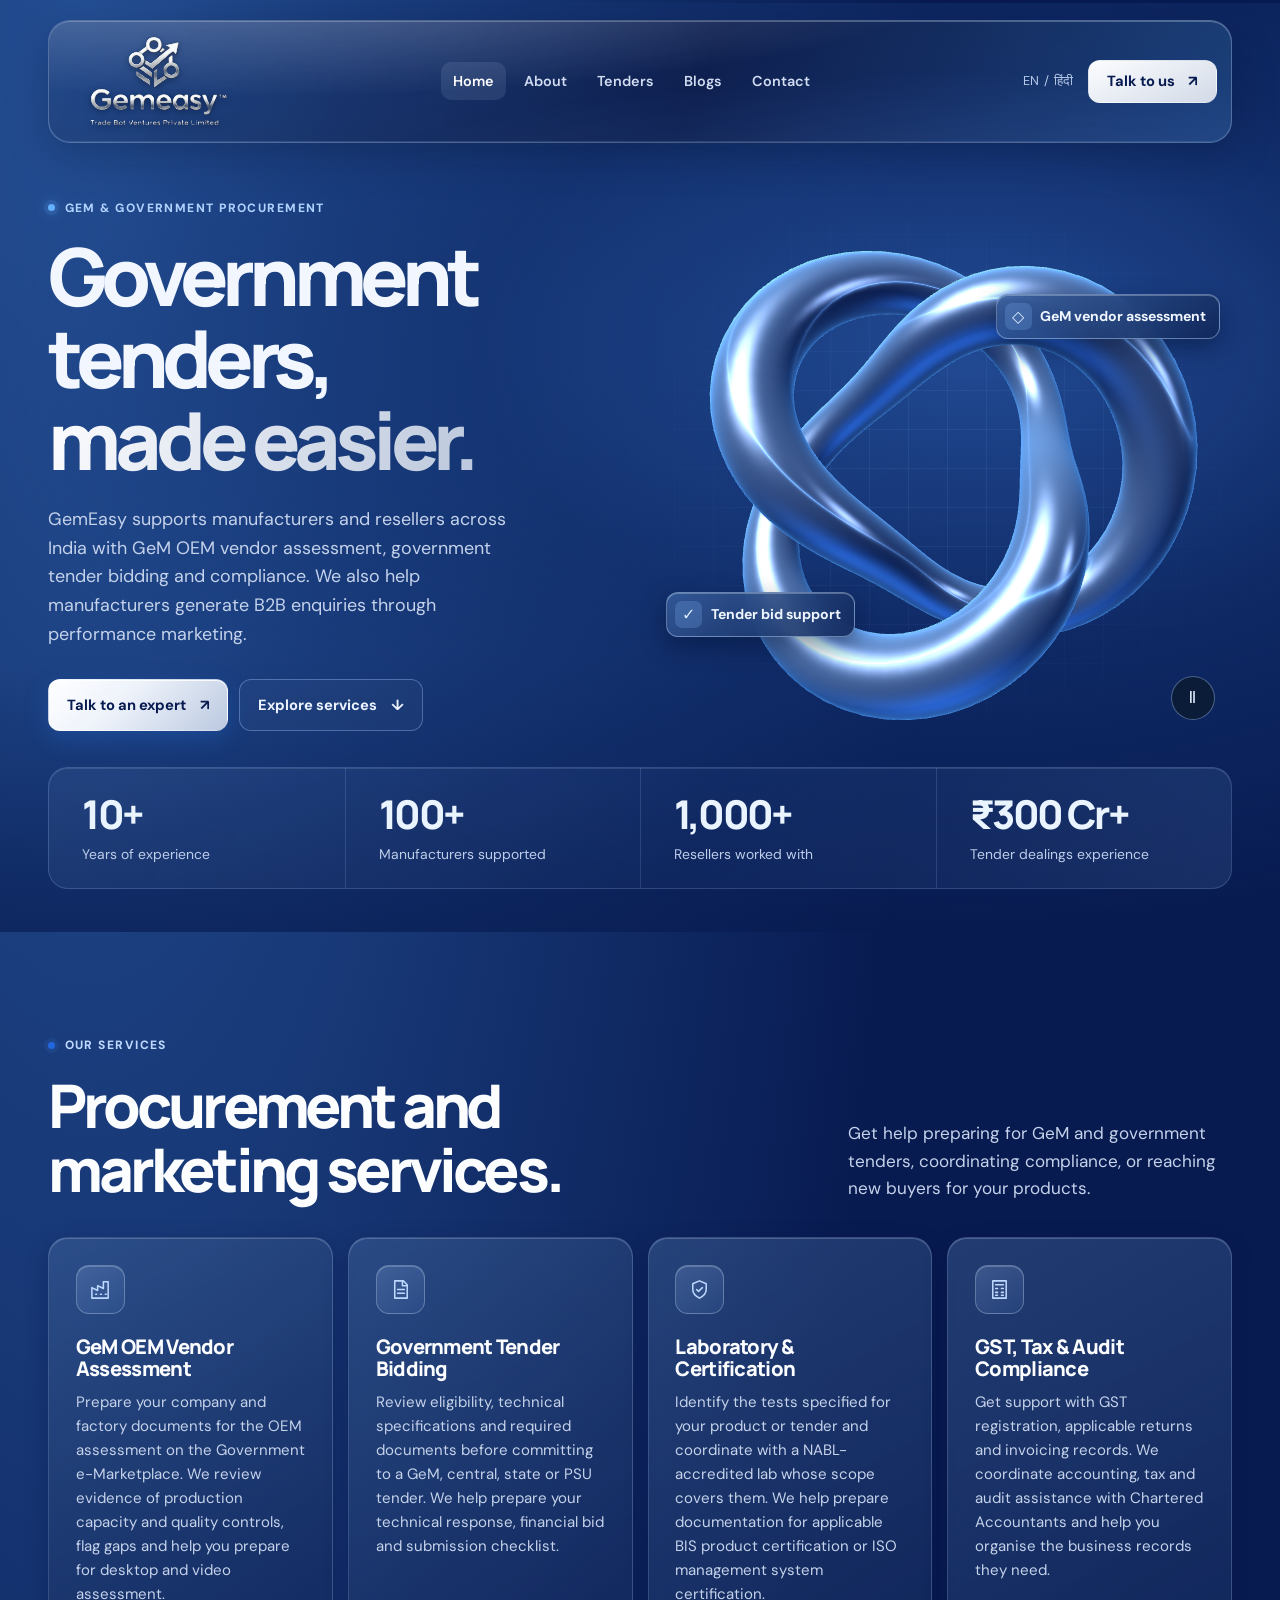
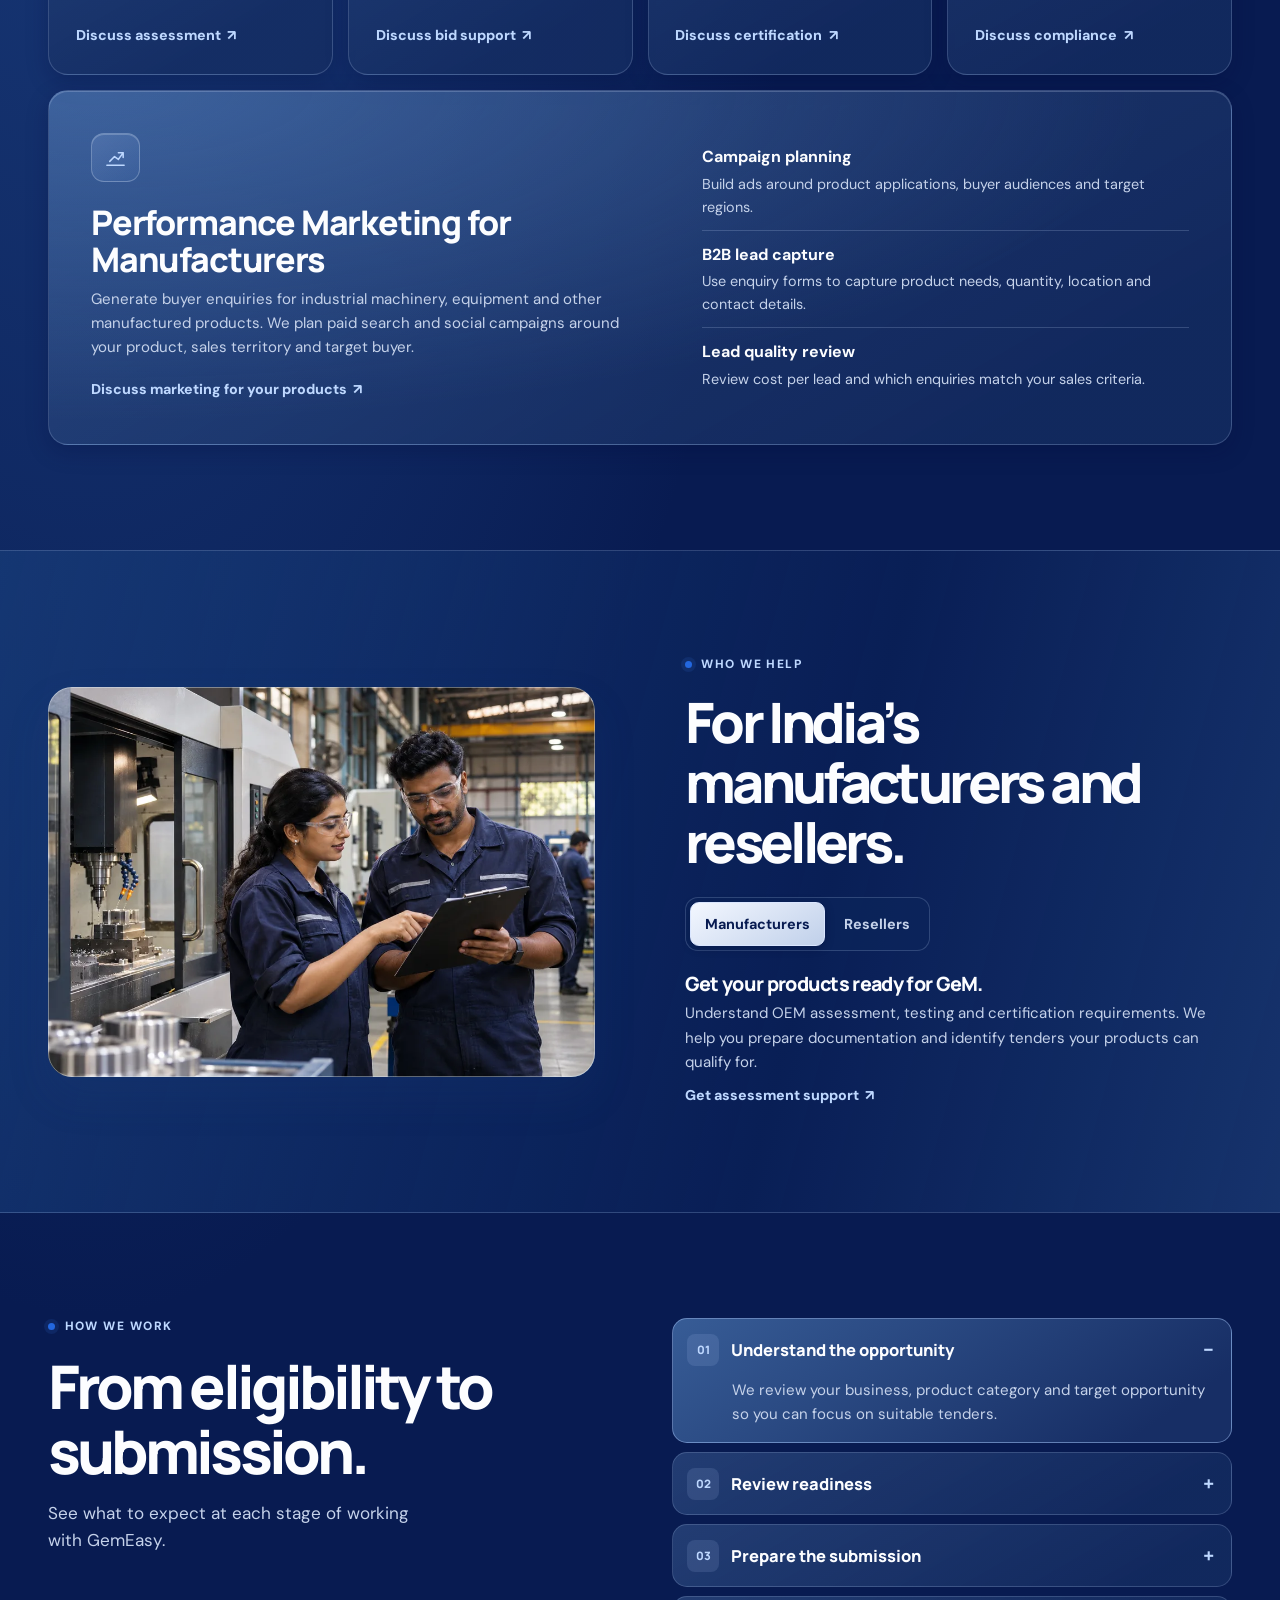
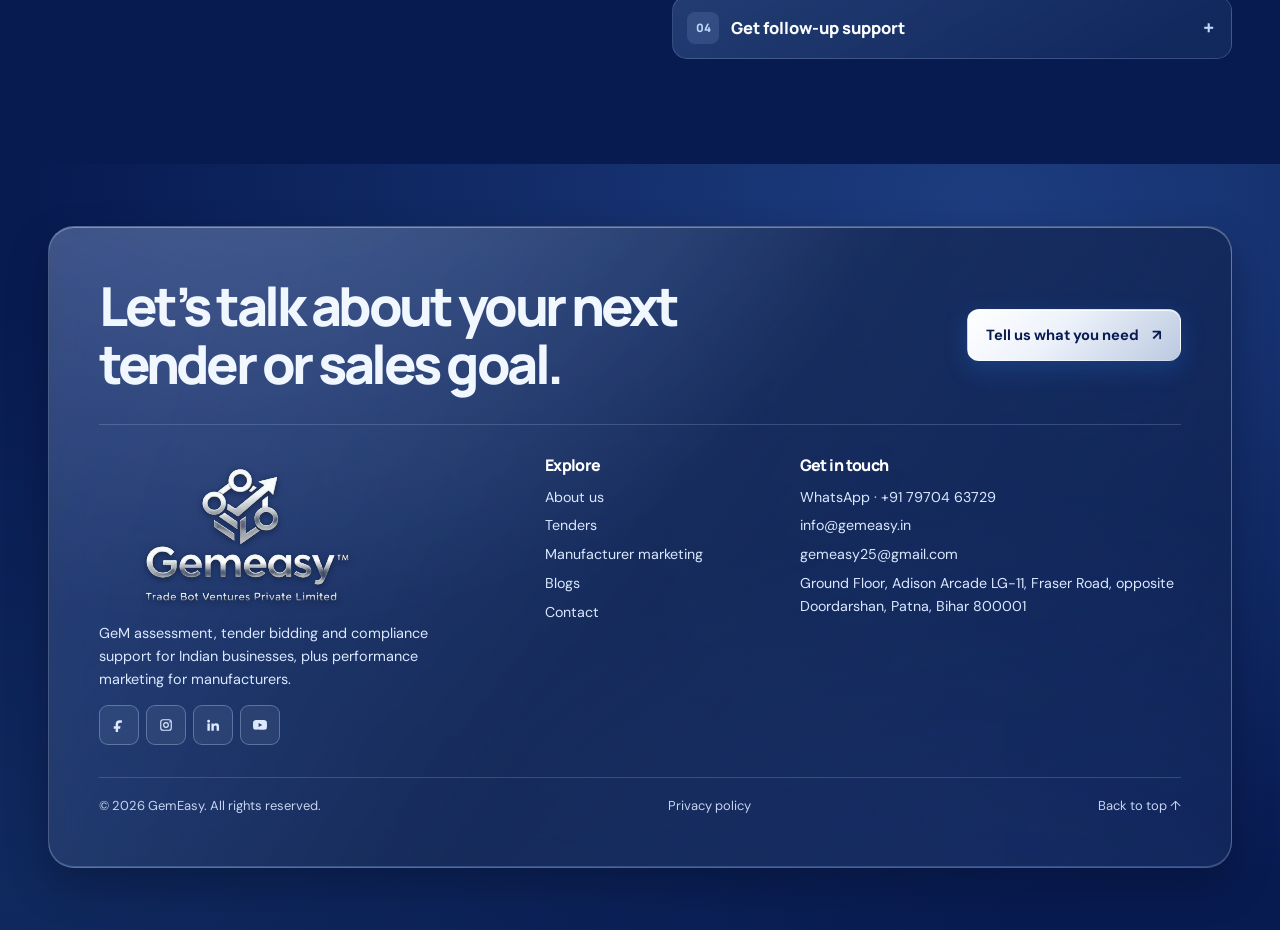
==== commit 9d0b9f2c: "Add liquid glass hover and 3D footers sitewide" ====
--- a/index.html
+++ b/index.html
@@ -131,6 +131,8 @@
   <script src="assets/i18n.js" defer></script>
   <script src="assets/home.js" defer></script>
   <script src="assets/home-scene.js" defer></script>
+  <link rel="stylesheet" href="assets/glass-hover.css">
+  <script src="assets/glass-hover.js" defer></script>
 </head>
 <body id="top">
   <svg class="brand-filters" width="0" height="0" aria-hidden="true" focusable="false">
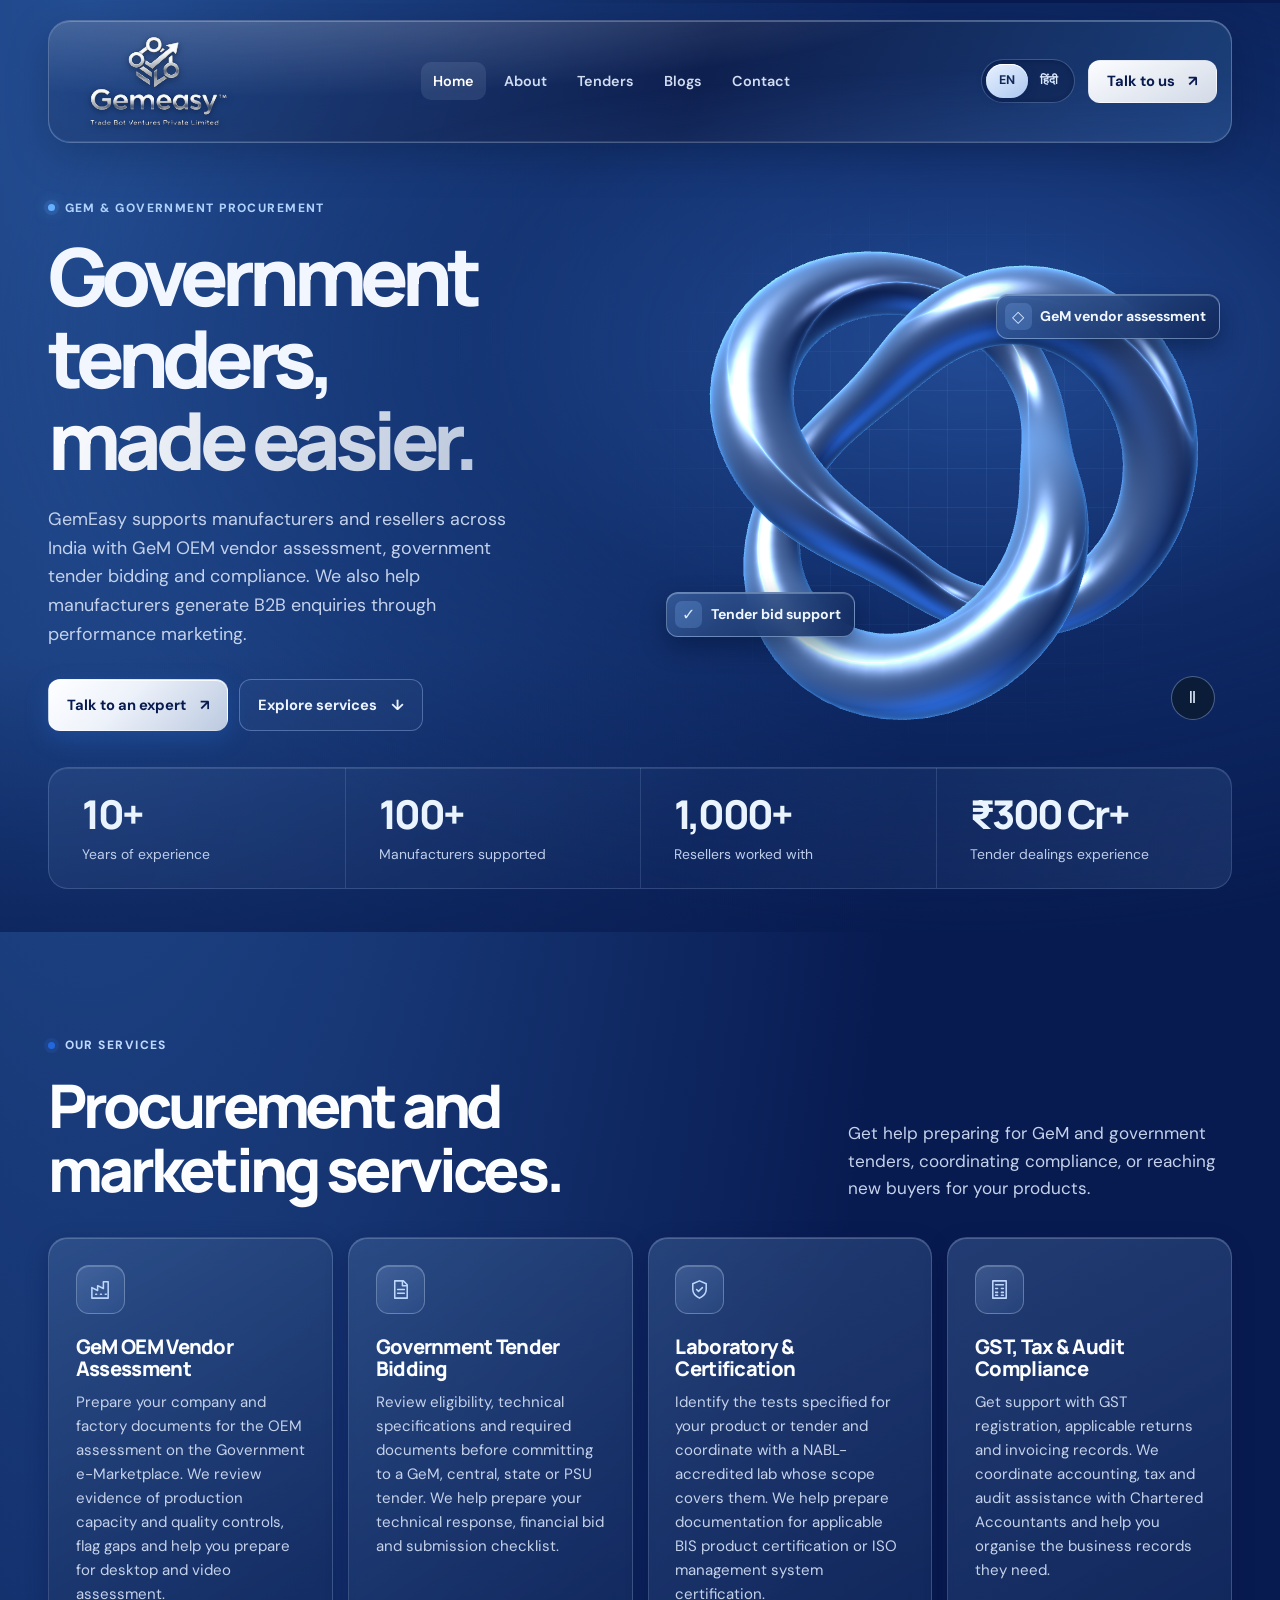
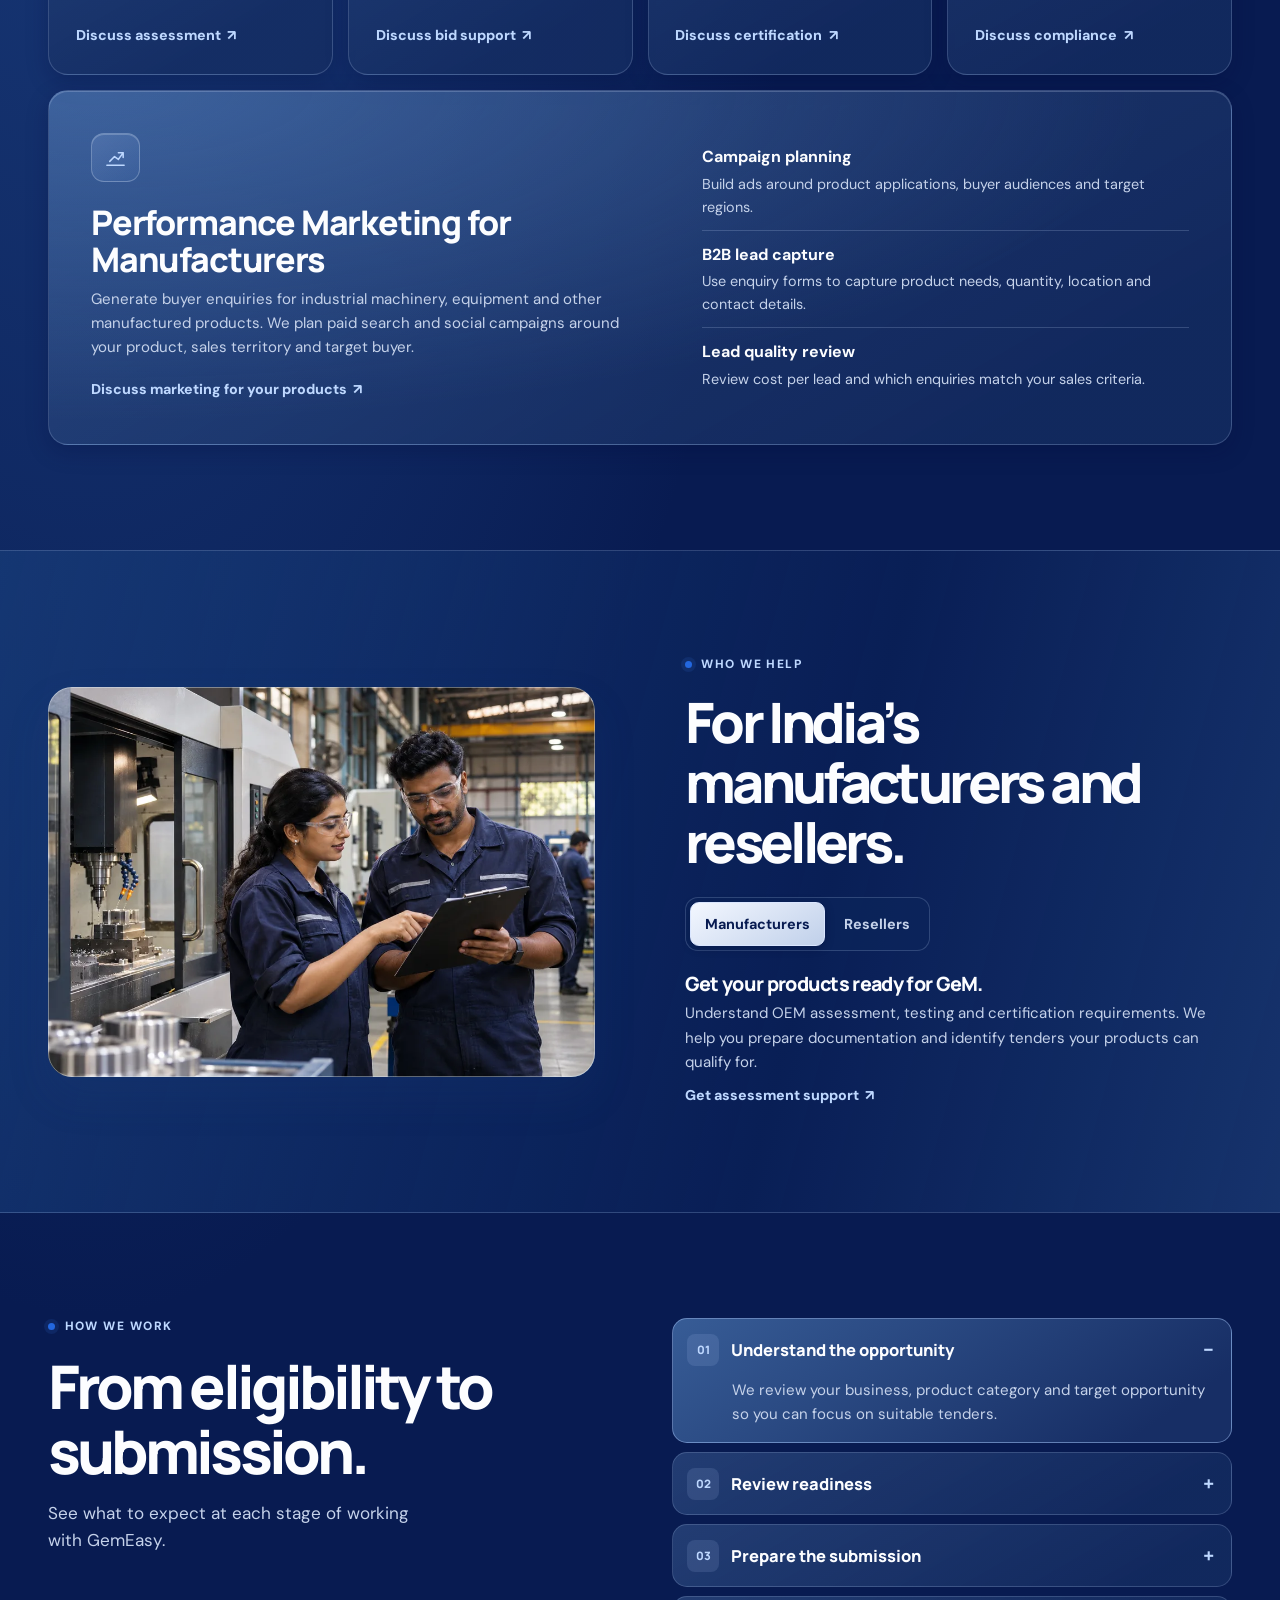
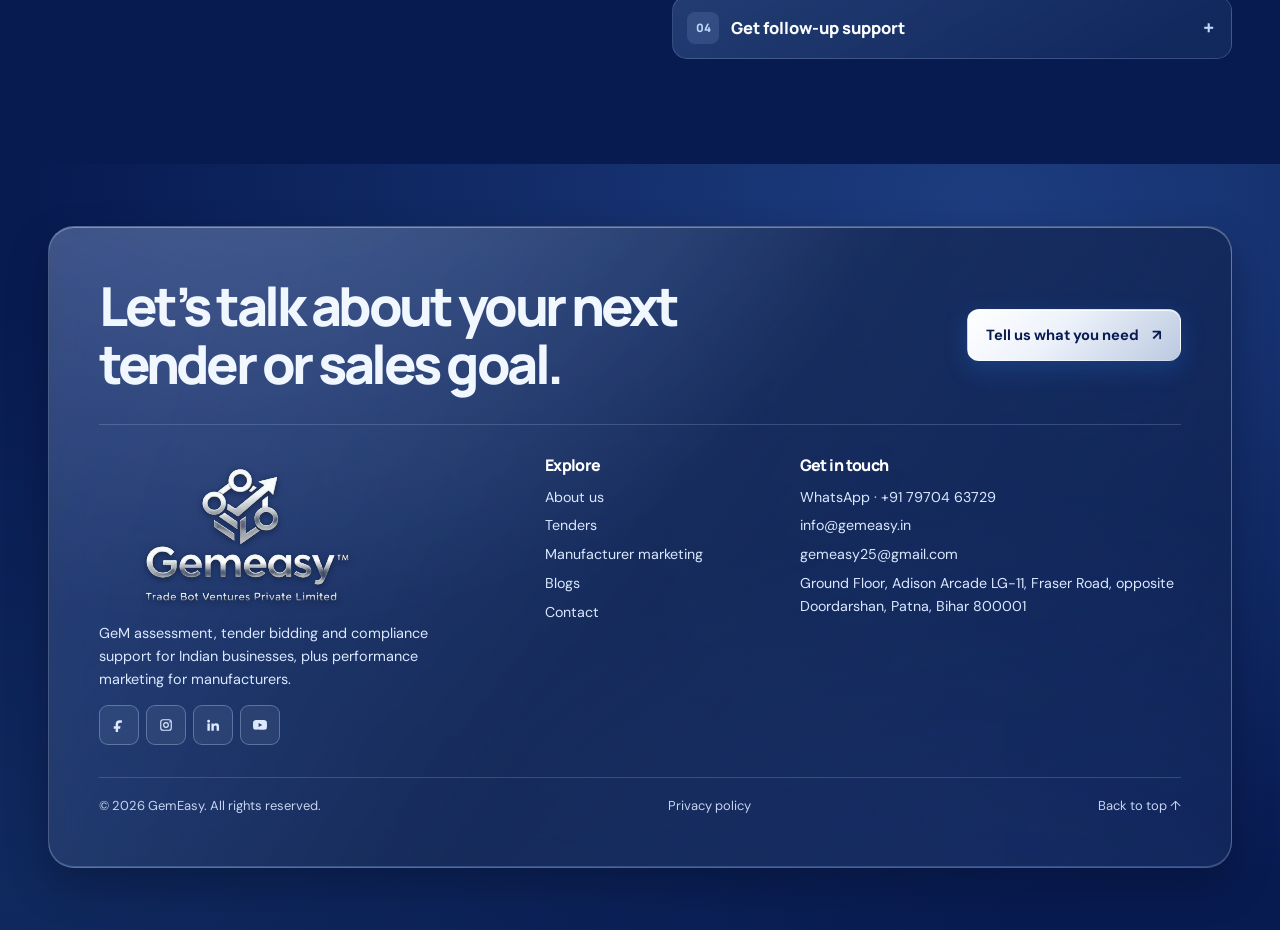
==== commit 000d9a87: "Refresh cached assets for the sitewide language toggle" ====
--- a/index.html
+++ b/index.html
@@ -128,10 +128,10 @@
     }
 ]
   </script>
-  <script src="assets/i18n.js" defer></script>
-  <script src="assets/home.js" defer></script>
+  <script src="assets/i18n.js?v=lang-toggle" defer></script>
+  <script src="assets/home.js?v=lang-toggle" defer></script>
   <script src="assets/home-scene.js" defer></script>
-  <link rel="stylesheet" href="assets/glass-hover.css">
+  <link rel="stylesheet" href="assets/glass-hover.css?v=lang-toggle">
   <script src="assets/glass-hover.js" defer></script>
 </head>
 <body id="top">
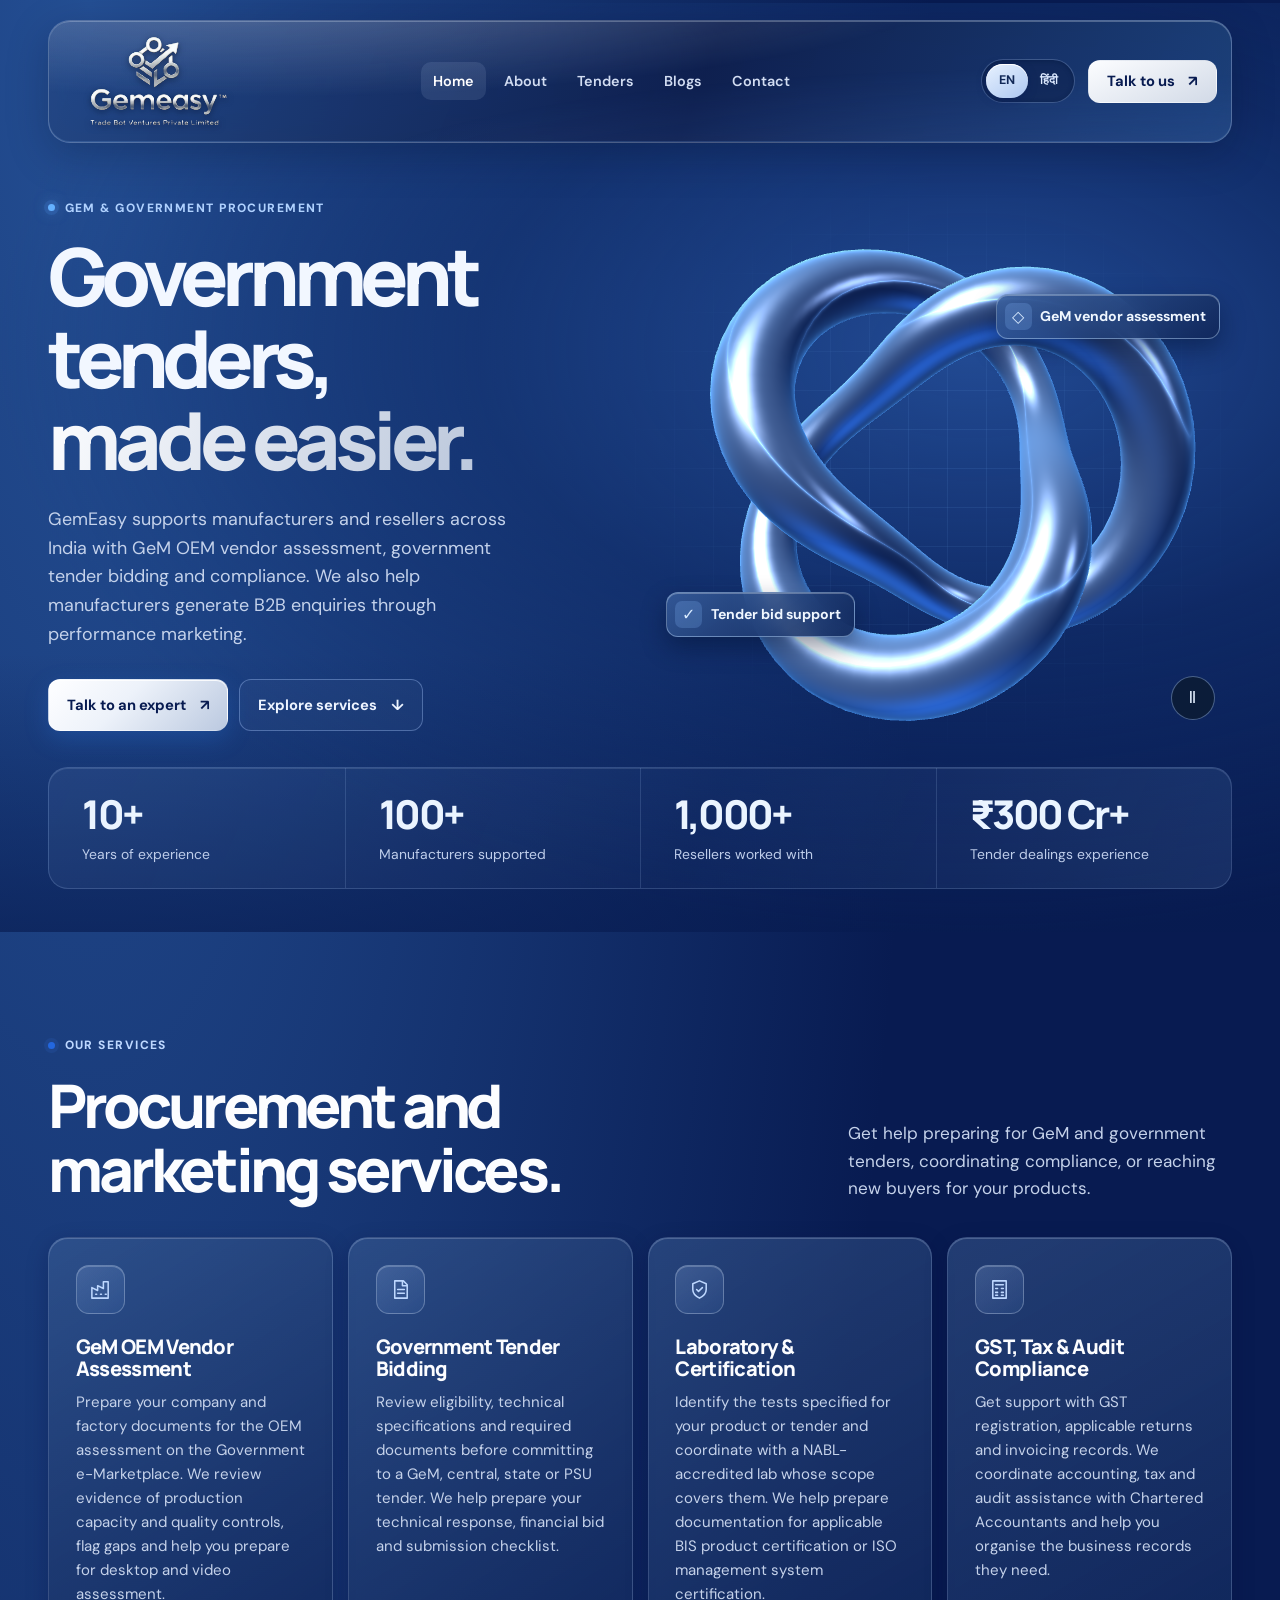
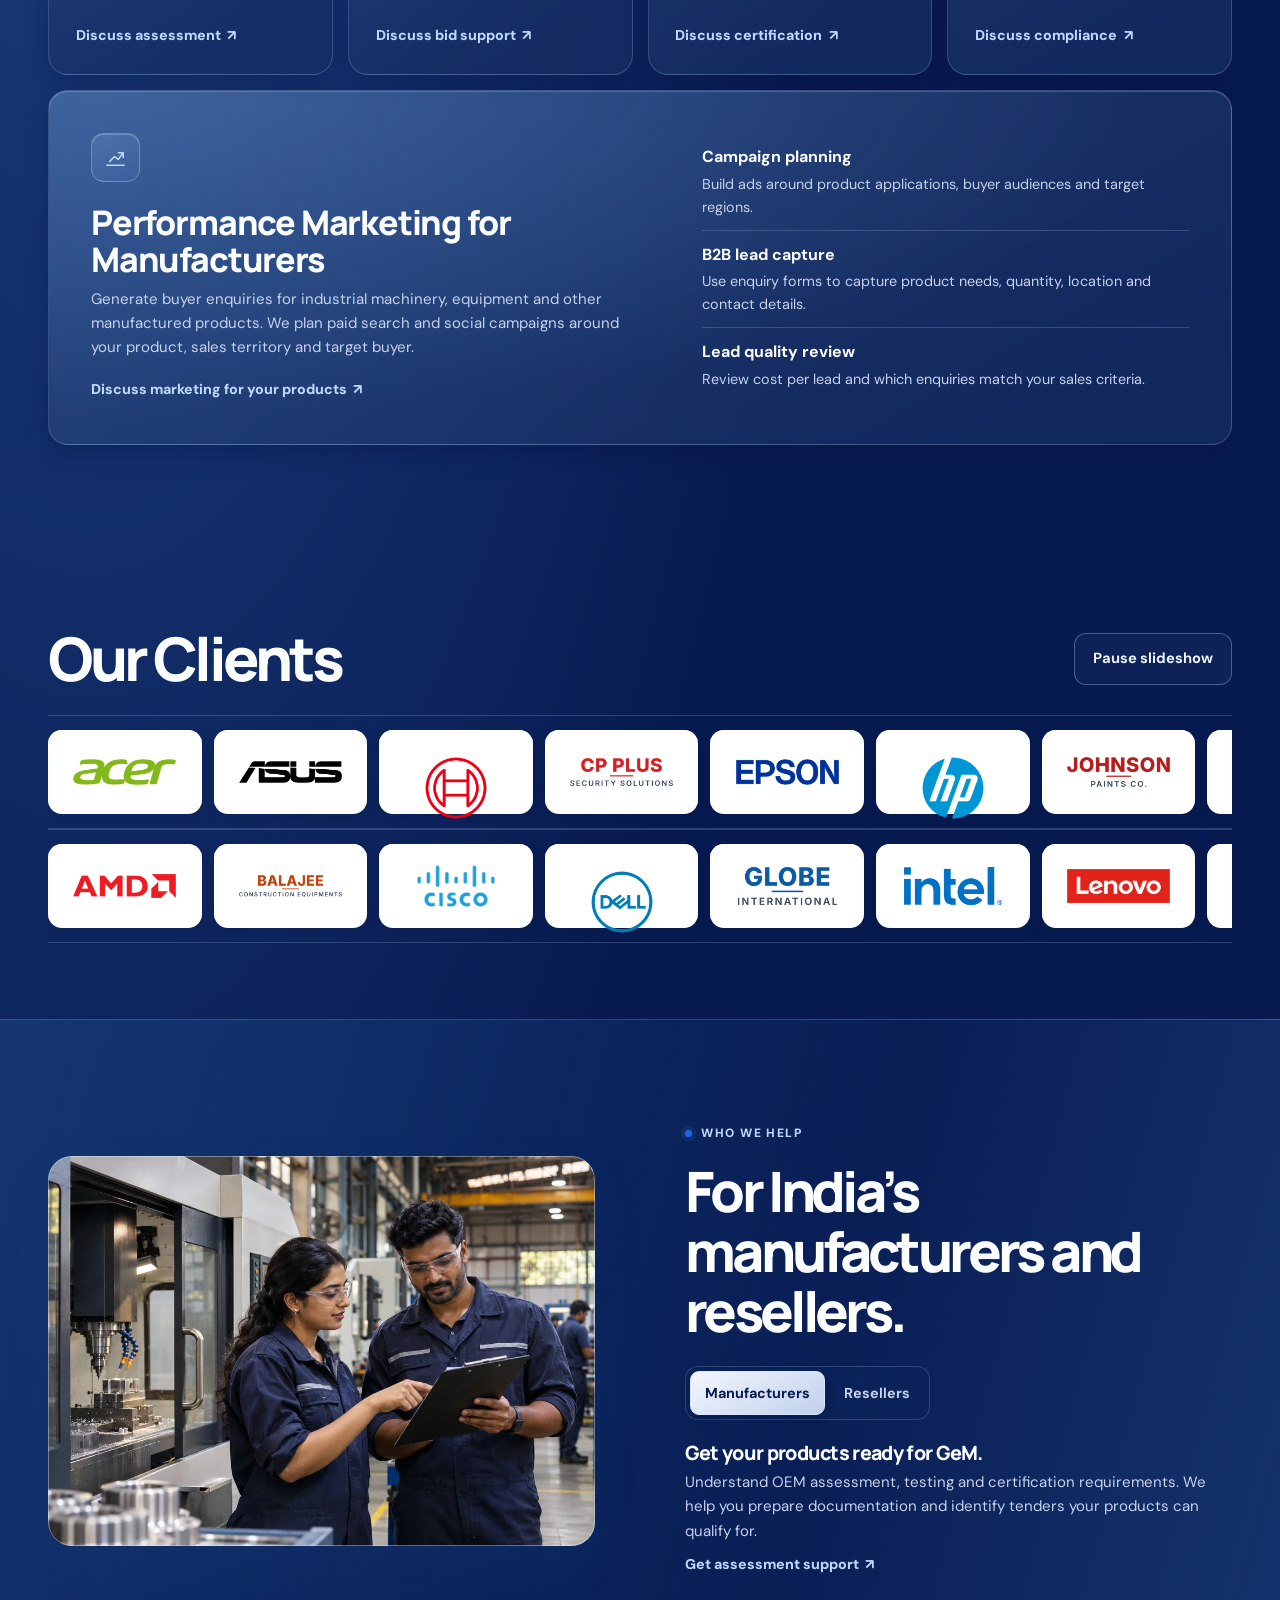
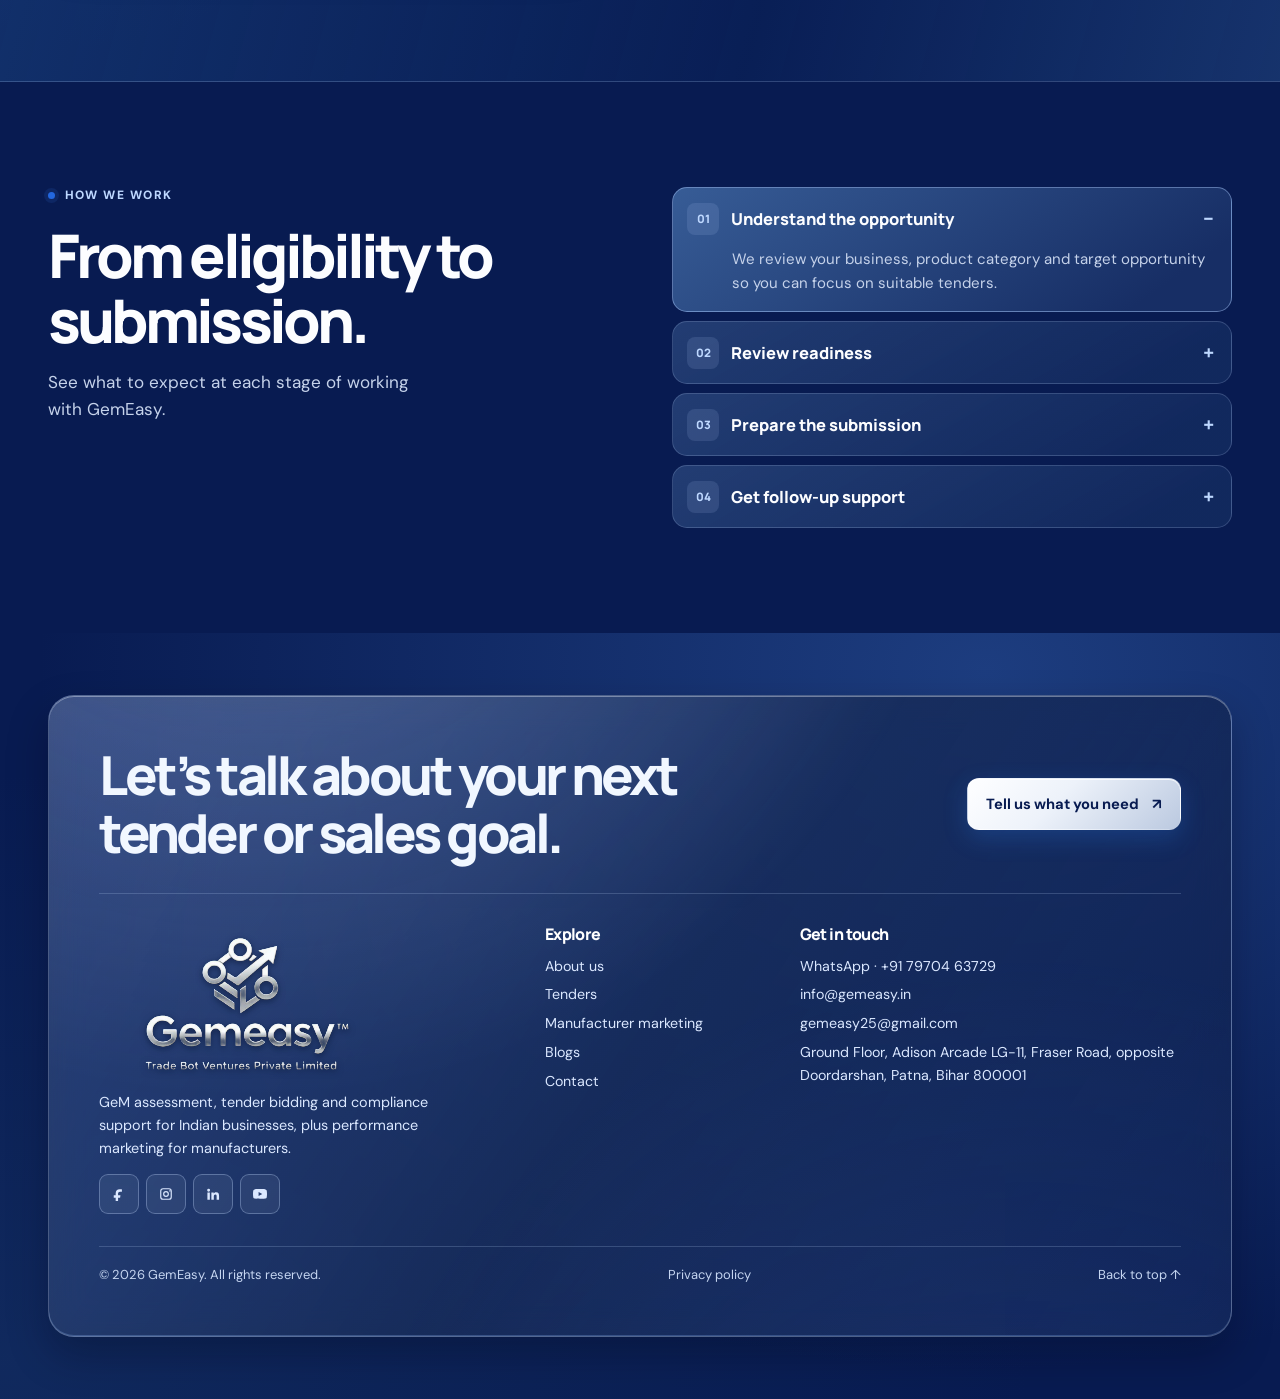
==== commit 542319c7: "Publish GemEasy client logos with 140% hover magnification" ====
--- a/index.html
+++ b/index.html
@@ -133,6 +133,8 @@
   <script src="assets/home-scene.js" defer></script>
   <link rel="stylesheet" href="assets/glass-hover.css?v=lang-toggle">
   <script src="assets/glass-hover.js" defer></script>
+  <link rel="stylesheet" href="assets/client-logos.css">
+  <script src="assets/client-logos.js" defer></script>
 </head>
 <body id="top">
   <svg class="brand-filters" width="0" height="0" aria-hidden="true" focusable="false">
@@ -240,6 +242,91 @@
       </div>
     </section>
 
+    <section class="section wrap client-showcase" id="clients" aria-labelledby="client-showcase-title">
+      <div class="client-showcase-head">
+        <h2 id="client-showcase-title" data-hi="हमारे ग्राहक">Our Clients</h2>
+        <button type="button" class="button button-outline client-showcase-control">Pause slideshow</button>
+      </div>
+      <div class="client-logo-window" tabindex="0" aria-label="Client logos, row 1">
+        <div class="client-logo-track">
+          <ul class="client-logo-group">
+            <li class="client-logo"><img src="assets/client-logos/acer.webp" alt="Acer" decoding="async"></li>
+            <li class="client-logo"><img src="assets/client-logos/asus.webp" alt="ASUS" decoding="async"></li>
+            <li class="client-logo"><img src="assets/client-logos/bosch.webp" alt="Bosch" decoding="async"></li>
+            <li class="client-logo"><img src="assets/client-logos/cp-plus.webp" alt="CP Plus" decoding="async"></li>
+            <li class="client-logo"><img src="assets/client-logos/epson.webp" alt="Epson" decoding="async"></li>
+            <li class="client-logo"><img src="assets/client-logos/hp.webp" alt="HP" decoding="async"></li>
+            <li class="client-logo"><img src="assets/client-logos/johnson-paints.webp" alt="Johnson Paints" decoding="async"></li>
+            <li class="client-logo"><img src="assets/client-logos/lg.webp" alt="LG" decoding="async"></li>
+            <li class="client-logo"><img src="assets/client-logos/netgear.webp" alt="NETGEAR" decoding="async"></li>
+            <li class="client-logo"><img src="assets/client-logos/odl-india.webp" alt="ODL India" decoding="async"></li>
+            <li class="client-logo"><img src="assets/client-logos/pramsia.webp" alt="Pramsia" decoding="async"></li>
+            <li class="client-logo"><img src="assets/client-logos/sandisk.webp" alt="SanDisk" decoding="async"></li>
+            <li class="client-logo"><img src="assets/client-logos/seagate.webp" alt="Seagate" decoding="async"></li>
+            <li class="client-logo"><img src="assets/client-logos/sony.webp" alt="Sony" decoding="async"></li>
+            <li class="client-logo"><img src="assets/client-logos/toshiba.webp" alt="Toshiba" decoding="async"></li>
+            <li class="client-logo"><img src="assets/client-logos/western-digital.webp" alt="Western Digital" decoding="async"></li>
+          </ul>
+          <ul class="client-logo-group" aria-hidden="true">
+            <li class="client-logo"><img src="assets/client-logos/acer.webp" alt="Acer" decoding="async"></li>
+            <li class="client-logo"><img src="assets/client-logos/asus.webp" alt="ASUS" decoding="async"></li>
+            <li class="client-logo"><img src="assets/client-logos/bosch.webp" alt="Bosch" decoding="async"></li>
+            <li class="client-logo"><img src="assets/client-logos/cp-plus.webp" alt="CP Plus" decoding="async"></li>
+            <li class="client-logo"><img src="assets/client-logos/epson.webp" alt="Epson" decoding="async"></li>
+            <li class="client-logo"><img src="assets/client-logos/hp.webp" alt="HP" decoding="async"></li>
+            <li class="client-logo"><img src="assets/client-logos/johnson-paints.webp" alt="Johnson Paints" decoding="async"></li>
+            <li class="client-logo"><img src="assets/client-logos/lg.webp" alt="LG" decoding="async"></li>
+            <li class="client-logo"><img src="assets/client-logos/netgear.webp" alt="NETGEAR" decoding="async"></li>
+            <li class="client-logo"><img src="assets/client-logos/odl-india.webp" alt="ODL India" decoding="async"></li>
+            <li class="client-logo"><img src="assets/client-logos/pramsia.webp" alt="Pramsia" decoding="async"></li>
+            <li class="client-logo"><img src="assets/client-logos/sandisk.webp" alt="SanDisk" decoding="async"></li>
+            <li class="client-logo"><img src="assets/client-logos/seagate.webp" alt="Seagate" decoding="async"></li>
+            <li class="client-logo"><img src="assets/client-logos/sony.webp" alt="Sony" decoding="async"></li>
+            <li class="client-logo"><img src="assets/client-logos/toshiba.webp" alt="Toshiba" decoding="async"></li>
+            <li class="client-logo"><img src="assets/client-logos/western-digital.webp" alt="Western Digital" decoding="async"></li>
+          </ul>
+        </div>
+      </div>
+      <div class="client-logo-window is-reversed" tabindex="0" aria-label="Client logos, row 2">
+        <div class="client-logo-track">
+          <ul class="client-logo-group">
+            <li class="client-logo"><img src="assets/client-logos/amd.webp" alt="AMD" decoding="async"></li>
+            <li class="client-logo"><img src="assets/client-logos/balajee-construction-equipments.webp" alt="Balajee Construction Equipments" decoding="async"></li>
+            <li class="client-logo"><img src="assets/client-logos/cisco.webp" alt="Cisco" decoding="async"></li>
+            <li class="client-logo"><img src="assets/client-logos/dell.webp" alt="Dell" decoding="async"></li>
+            <li class="client-logo"><img src="assets/client-logos/globe-international.webp" alt="Globe International" decoding="async"></li>
+            <li class="client-logo"><img src="assets/client-logos/intel.webp" alt="Intel" decoding="async"></li>
+            <li class="client-logo"><img src="assets/client-logos/lenovo.webp" alt="Lenovo" decoding="async"></li>
+            <li class="client-logo"><img src="assets/client-logos/logitech.webp" alt="Logitech" decoding="async"></li>
+            <li class="client-logo"><img src="assets/client-logos/new-vishal-innovatives.webp" alt="New Vishal Innovatives" decoding="async"></li>
+            <li class="client-logo"><img src="assets/client-logos/panasonic.webp" alt="Panasonic" decoding="async"></li>
+            <li class="client-logo"><img src="assets/client-logos/samsung.webp" alt="Samsung" decoding="async"></li>
+            <li class="client-logo"><img src="assets/client-logos/schneider-electric.webp" alt="Schneider Electric" decoding="async"></li>
+            <li class="client-logo"><img src="assets/client-logos/siemens.webp" alt="Siemens" decoding="async"></li>
+            <li class="client-logo"><img src="assets/client-logos/tata.webp" alt="Tata" decoding="async"></li>
+            <li class="client-logo"><img src="assets/client-logos/tp-link.webp" alt="TP-Link" decoding="async"></li>
+          </ul>
+          <ul class="client-logo-group" aria-hidden="true">
+            <li class="client-logo"><img src="assets/client-logos/amd.webp" alt="AMD" decoding="async"></li>
+            <li class="client-logo"><img src="assets/client-logos/balajee-construction-equipments.webp" alt="Balajee Construction Equipments" decoding="async"></li>
+            <li class="client-logo"><img src="assets/client-logos/cisco.webp" alt="Cisco" decoding="async"></li>
+            <li class="client-logo"><img src="assets/client-logos/dell.webp" alt="Dell" decoding="async"></li>
+            <li class="client-logo"><img src="assets/client-logos/globe-international.webp" alt="Globe International" decoding="async"></li>
+            <li class="client-logo"><img src="assets/client-logos/intel.webp" alt="Intel" decoding="async"></li>
+            <li class="client-logo"><img src="assets/client-logos/lenovo.webp" alt="Lenovo" decoding="async"></li>
+            <li class="client-logo"><img src="assets/client-logos/logitech.webp" alt="Logitech" decoding="async"></li>
+            <li class="client-logo"><img src="assets/client-logos/new-vishal-innovatives.webp" alt="New Vishal Innovatives" decoding="async"></li>
+            <li class="client-logo"><img src="assets/client-logos/panasonic.webp" alt="Panasonic" decoding="async"></li>
+            <li class="client-logo"><img src="assets/client-logos/samsung.webp" alt="Samsung" decoding="async"></li>
+            <li class="client-logo"><img src="assets/client-logos/schneider-electric.webp" alt="Schneider Electric" decoding="async"></li>
+            <li class="client-logo"><img src="assets/client-logos/siemens.webp" alt="Siemens" decoding="async"></li>
+            <li class="client-logo"><img src="assets/client-logos/tata.webp" alt="Tata" decoding="async"></li>
+            <li class="client-logo"><img src="assets/client-logos/tp-link.webp" alt="TP-Link" decoding="async"></li>
+          </ul>
+        </div>
+      </div>
+    </section>
+
     <section class="section audience-section" aria-labelledby="audience-title">
       <div class="wrap audience">
         <figure class="audience-image">
--- a/assets/client-logos.css
+++ b/assets/client-logos.css
@@ -0,0 +1,21 @@
+.client-showcase { padding-block:clamp(42px,6vw,76px); }
+.client-showcase-head { display:flex; justify-content:space-between; gap:16px; align-items:center; margin-bottom:24px; }
+.client-showcase h2 { margin:0; }
+.client-showcase-control { white-space:nowrap; }
+.client-logo-window { overflow:hidden; padding:14px 0; border-block:1px solid var(--line); }
+.client-logo-track { display:flex; width:max-content; animation:gem-client-slide 24s linear infinite; }
+.client-logo-window.is-reversed .client-logo-track { animation-direction:reverse; }
+.client-logo-group { display:flex; gap:12px; list-style:none; margin:0; padding:0 12px 0 0; }
+.client-logo { width:clamp(108px,12vw,154px); height:84px; flex:none; display:grid; place-items:center; border-radius:14px; background:#fff; box-shadow:inset 0 1px #fff,0 4px 14px #07163a36; }
+.client-logo img { display:block; width:75%; height:59%; object-fit:contain; transition:transform .24s ease; }
+.client-logo:hover img { transform:scale(1.4); }
+.client-logo-window:hover .client-logo-track,.client-showcase.is-paused .client-logo-track { animation-play-state:paused; }
+@keyframes gem-client-slide { to { transform:translateX(-50%); } }
+@media(prefers-reduced-motion:reduce) {
+  .client-logo-track,.client-logo img { animation:none; transition:none; }
+  .client-logo:hover img { transform:none; }
+  .client-logo-window { overflow-x:auto; }
+  .client-logo-group[aria-hidden] { display:none; }
+  .client-showcase-control { display:none; }
+}
+@media(max-width:480px) { .client-showcase-head { align-items:flex-start; flex-direction:column; } }
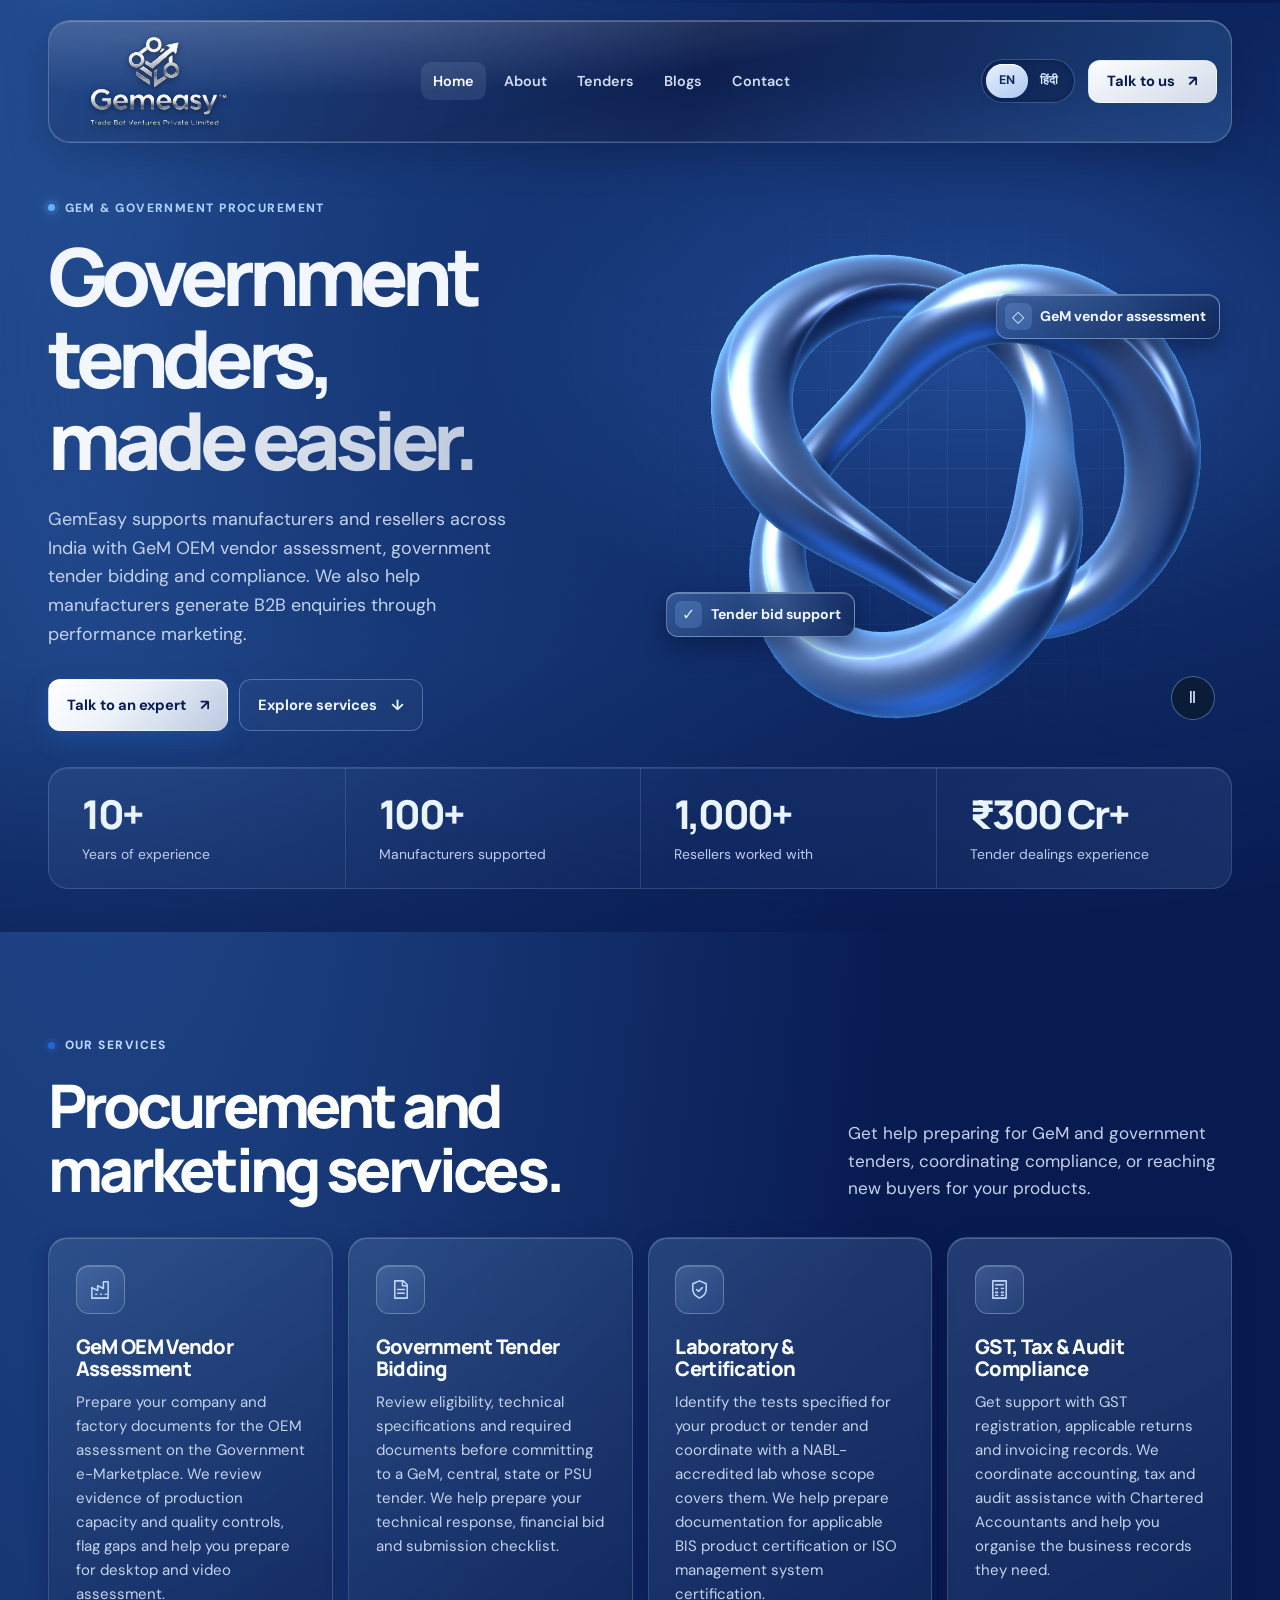
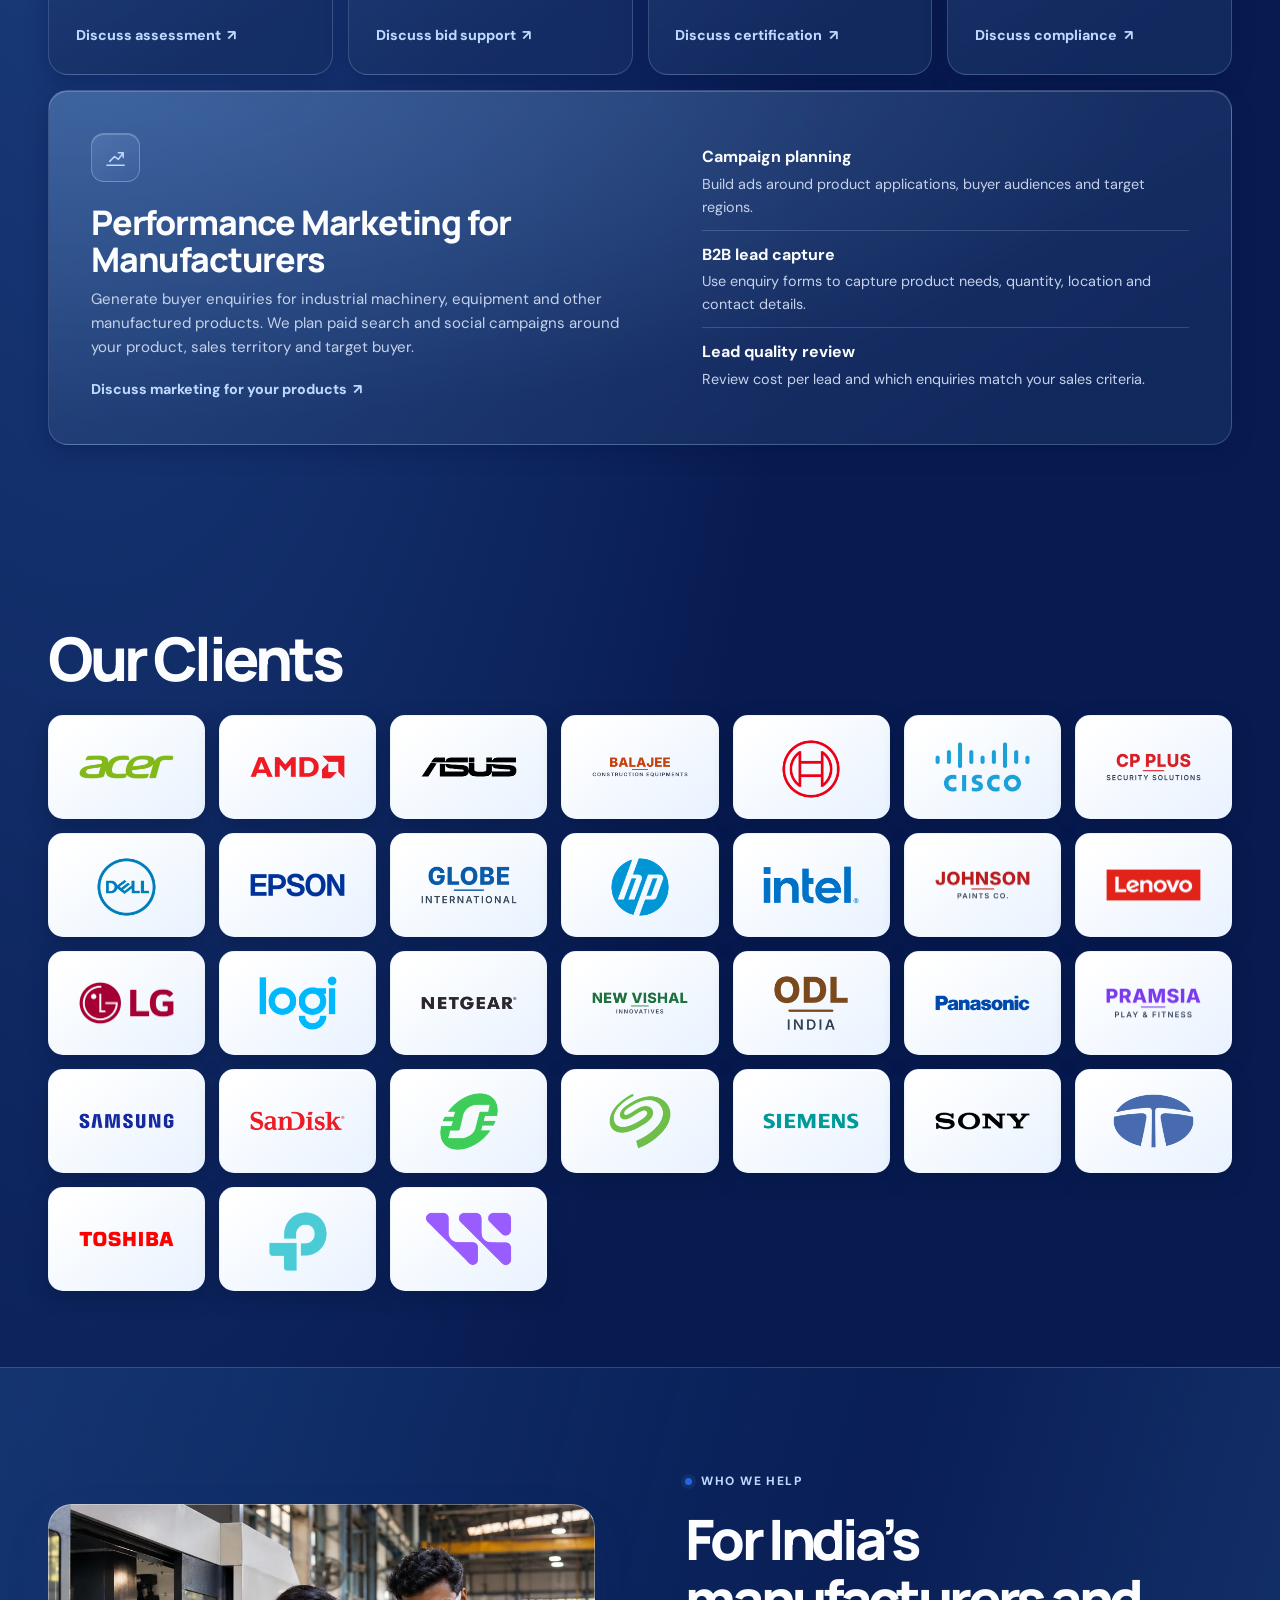
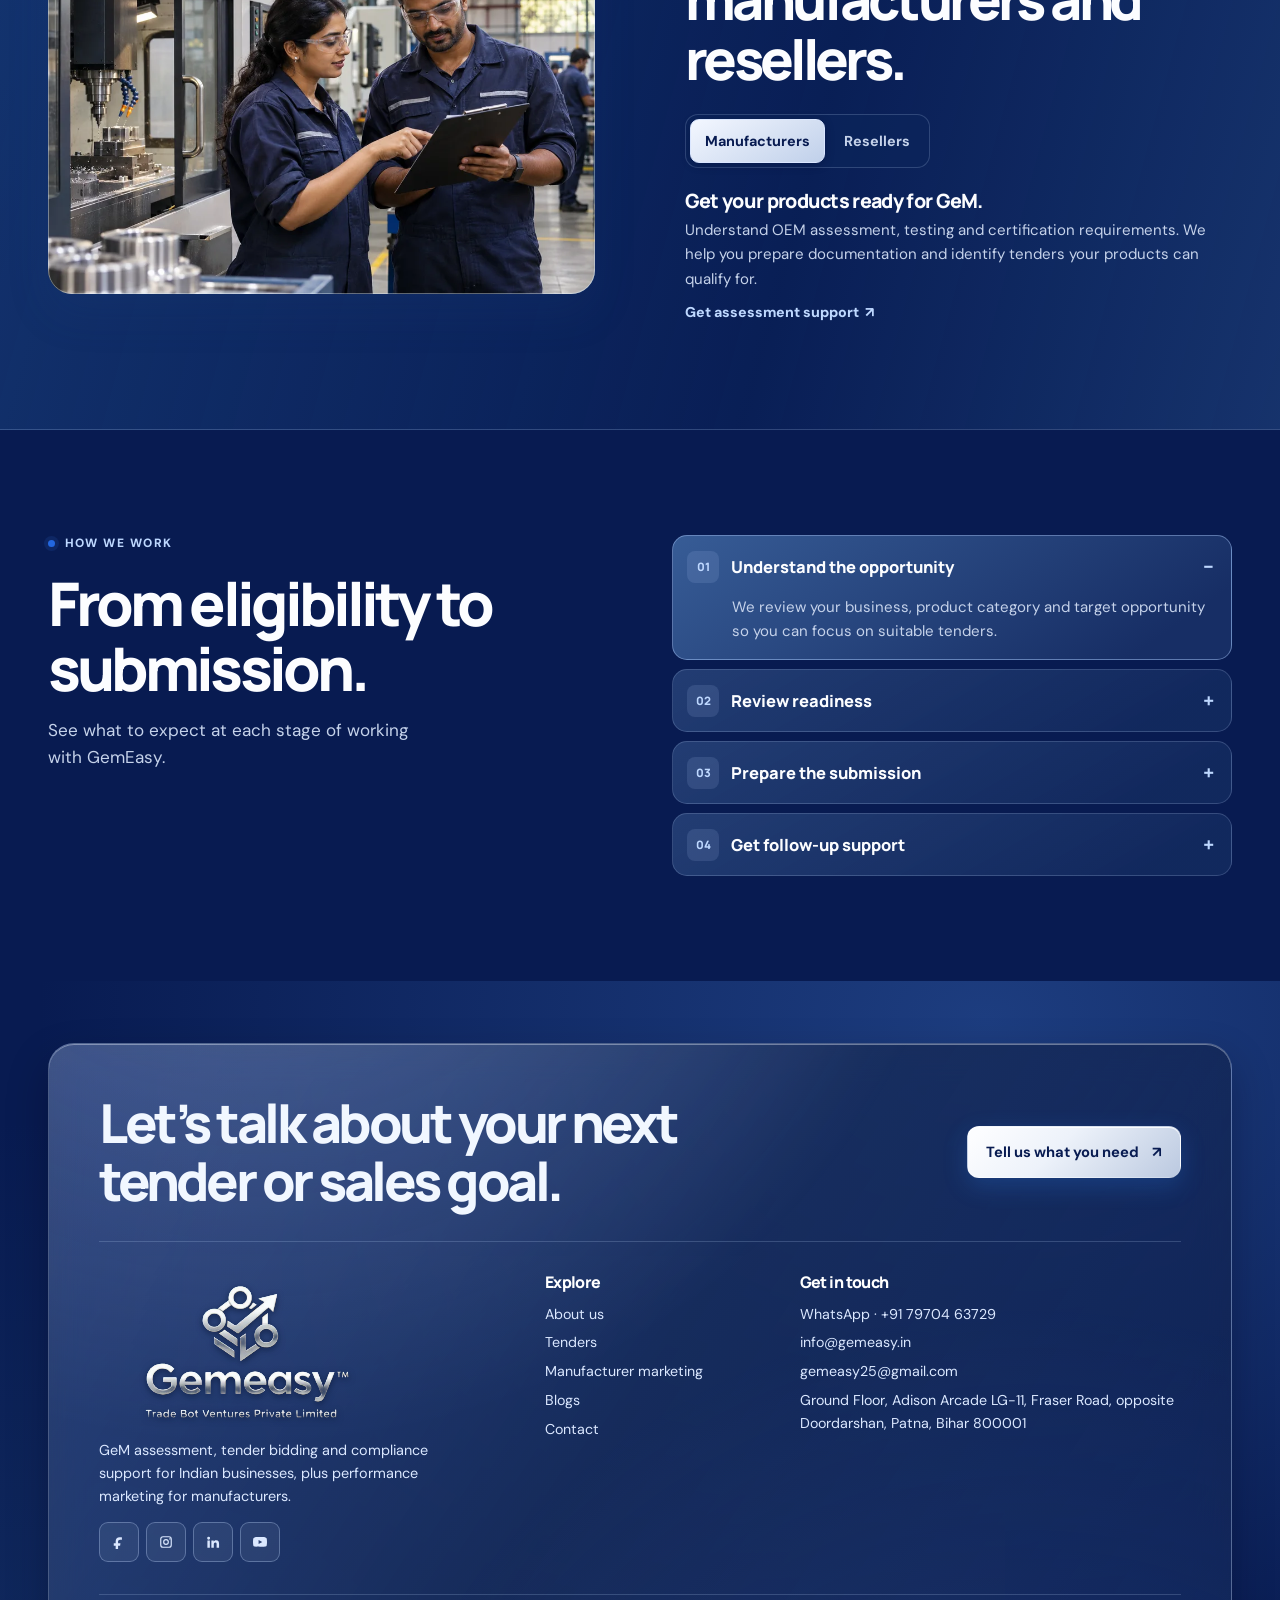
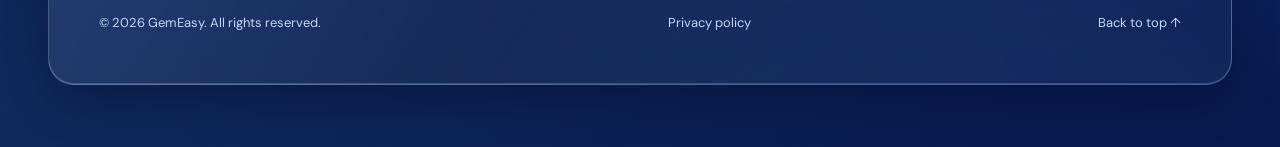
==== commit 2b1d3125: "Publish the interactive GemEasy glass logo wall" ====
--- a/index.html
+++ b/index.html
@@ -133,8 +133,8 @@
   <script src="assets/home-scene.js" defer></script>
   <link rel="stylesheet" href="assets/glass-hover.css?v=lang-toggle">
   <script src="assets/glass-hover.js" defer></script>
-  <link rel="stylesheet" href="assets/client-logos.css">
-  <script src="assets/client-logos.js" defer></script>
+  <link rel="stylesheet" href="assets/client-logos.css?v=wall">
+  <script src="assets/client-logos.js?v=wall" defer></script>
 </head>
 <body id="top">
   <svg class="brand-filters" width="0" height="0" aria-hidden="true" focusable="false">
@@ -243,88 +243,40 @@
     </section>
 
     <section class="section wrap client-showcase" id="clients" aria-labelledby="client-showcase-title">
-      <div class="client-showcase-head">
-        <h2 id="client-showcase-title" data-hi="हमारे ग्राहक">Our Clients</h2>
-        <button type="button" class="button button-outline client-showcase-control">Pause slideshow</button>
-      </div>
-      <div class="client-logo-window" tabindex="0" aria-label="Client logos, row 1">
-        <div class="client-logo-track">
-          <ul class="client-logo-group">
-            <li class="client-logo"><img src="assets/client-logos/acer.webp" alt="Acer" decoding="async"></li>
-            <li class="client-logo"><img src="assets/client-logos/asus.webp" alt="ASUS" decoding="async"></li>
-            <li class="client-logo"><img src="assets/client-logos/bosch.webp" alt="Bosch" decoding="async"></li>
-            <li class="client-logo"><img src="assets/client-logos/cp-plus.webp" alt="CP Plus" decoding="async"></li>
-            <li class="client-logo"><img src="assets/client-logos/epson.webp" alt="Epson" decoding="async"></li>
-            <li class="client-logo"><img src="assets/client-logos/hp.webp" alt="HP" decoding="async"></li>
-            <li class="client-logo"><img src="assets/client-logos/johnson-paints.webp" alt="Johnson Paints" decoding="async"></li>
-            <li class="client-logo"><img src="assets/client-logos/lg.webp" alt="LG" decoding="async"></li>
-            <li class="client-logo"><img src="assets/client-logos/netgear.webp" alt="NETGEAR" decoding="async"></li>
-            <li class="client-logo"><img src="assets/client-logos/odl-india.webp" alt="ODL India" decoding="async"></li>
-            <li class="client-logo"><img src="assets/client-logos/pramsia.webp" alt="Pramsia" decoding="async"></li>
-            <li class="client-logo"><img src="assets/client-logos/sandisk.webp" alt="SanDisk" decoding="async"></li>
-            <li class="client-logo"><img src="assets/client-logos/seagate.webp" alt="Seagate" decoding="async"></li>
-            <li class="client-logo"><img src="assets/client-logos/sony.webp" alt="Sony" decoding="async"></li>
-            <li class="client-logo"><img src="assets/client-logos/toshiba.webp" alt="Toshiba" decoding="async"></li>
-            <li class="client-logo"><img src="assets/client-logos/western-digital.webp" alt="Western Digital" decoding="async"></li>
-          </ul>
-          <ul class="client-logo-group" aria-hidden="true">
-            <li class="client-logo"><img src="assets/client-logos/acer.webp" alt="Acer" decoding="async"></li>
-            <li class="client-logo"><img src="assets/client-logos/asus.webp" alt="ASUS" decoding="async"></li>
-            <li class="client-logo"><img src="assets/client-logos/bosch.webp" alt="Bosch" decoding="async"></li>
-            <li class="client-logo"><img src="assets/client-logos/cp-plus.webp" alt="CP Plus" decoding="async"></li>
-            <li class="client-logo"><img src="assets/client-logos/epson.webp" alt="Epson" decoding="async"></li>
-            <li class="client-logo"><img src="assets/client-logos/hp.webp" alt="HP" decoding="async"></li>
-            <li class="client-logo"><img src="assets/client-logos/johnson-paints.webp" alt="Johnson Paints" decoding="async"></li>
-            <li class="client-logo"><img src="assets/client-logos/lg.webp" alt="LG" decoding="async"></li>
-            <li class="client-logo"><img src="assets/client-logos/netgear.webp" alt="NETGEAR" decoding="async"></li>
-            <li class="client-logo"><img src="assets/client-logos/odl-india.webp" alt="ODL India" decoding="async"></li>
-            <li class="client-logo"><img src="assets/client-logos/pramsia.webp" alt="Pramsia" decoding="async"></li>
-            <li class="client-logo"><img src="assets/client-logos/sandisk.webp" alt="SanDisk" decoding="async"></li>
-            <li class="client-logo"><img src="assets/client-logos/seagate.webp" alt="Seagate" decoding="async"></li>
-            <li class="client-logo"><img src="assets/client-logos/sony.webp" alt="Sony" decoding="async"></li>
-            <li class="client-logo"><img src="assets/client-logos/toshiba.webp" alt="Toshiba" decoding="async"></li>
-            <li class="client-logo"><img src="assets/client-logos/western-digital.webp" alt="Western Digital" decoding="async"></li>
-          </ul>
-        </div>
-      </div>
-      <div class="client-logo-window is-reversed" tabindex="0" aria-label="Client logos, row 2">
-        <div class="client-logo-track">
-          <ul class="client-logo-group">
-            <li class="client-logo"><img src="assets/client-logos/amd.webp" alt="AMD" decoding="async"></li>
-            <li class="client-logo"><img src="assets/client-logos/balajee-construction-equipments.webp" alt="Balajee Construction Equipments" decoding="async"></li>
-            <li class="client-logo"><img src="assets/client-logos/cisco.webp" alt="Cisco" decoding="async"></li>
-            <li class="client-logo"><img src="assets/client-logos/dell.webp" alt="Dell" decoding="async"></li>
-            <li class="client-logo"><img src="assets/client-logos/globe-international.webp" alt="Globe International" decoding="async"></li>
-            <li class="client-logo"><img src="assets/client-logos/intel.webp" alt="Intel" decoding="async"></li>
-            <li class="client-logo"><img src="assets/client-logos/lenovo.webp" alt="Lenovo" decoding="async"></li>
-            <li class="client-logo"><img src="assets/client-logos/logitech.webp" alt="Logitech" decoding="async"></li>
-            <li class="client-logo"><img src="assets/client-logos/new-vishal-innovatives.webp" alt="New Vishal Innovatives" decoding="async"></li>
-            <li class="client-logo"><img src="assets/client-logos/panasonic.webp" alt="Panasonic" decoding="async"></li>
-            <li class="client-logo"><img src="assets/client-logos/samsung.webp" alt="Samsung" decoding="async"></li>
-            <li class="client-logo"><img src="assets/client-logos/schneider-electric.webp" alt="Schneider Electric" decoding="async"></li>
-            <li class="client-logo"><img src="assets/client-logos/siemens.webp" alt="Siemens" decoding="async"></li>
-            <li class="client-logo"><img src="assets/client-logos/tata.webp" alt="Tata" decoding="async"></li>
-            <li class="client-logo"><img src="assets/client-logos/tp-link.webp" alt="TP-Link" decoding="async"></li>
-          </ul>
-          <ul class="client-logo-group" aria-hidden="true">
-            <li class="client-logo"><img src="assets/client-logos/amd.webp" alt="AMD" decoding="async"></li>
-            <li class="client-logo"><img src="assets/client-logos/balajee-construction-equipments.webp" alt="Balajee Construction Equipments" decoding="async"></li>
-            <li class="client-logo"><img src="assets/client-logos/cisco.webp" alt="Cisco" decoding="async"></li>
-            <li class="client-logo"><img src="assets/client-logos/dell.webp" alt="Dell" decoding="async"></li>
-            <li class="client-logo"><img src="assets/client-logos/globe-international.webp" alt="Globe International" decoding="async"></li>
-            <li class="client-logo"><img src="assets/client-logos/intel.webp" alt="Intel" decoding="async"></li>
-            <li class="client-logo"><img src="assets/client-logos/lenovo.webp" alt="Lenovo" decoding="async"></li>
-            <li class="client-logo"><img src="assets/client-logos/logitech.webp" alt="Logitech" decoding="async"></li>
-            <li class="client-logo"><img src="assets/client-logos/new-vishal-innovatives.webp" alt="New Vishal Innovatives" decoding="async"></li>
-            <li class="client-logo"><img src="assets/client-logos/panasonic.webp" alt="Panasonic" decoding="async"></li>
-            <li class="client-logo"><img src="assets/client-logos/samsung.webp" alt="Samsung" decoding="async"></li>
-            <li class="client-logo"><img src="assets/client-logos/schneider-electric.webp" alt="Schneider Electric" decoding="async"></li>
-            <li class="client-logo"><img src="assets/client-logos/siemens.webp" alt="Siemens" decoding="async"></li>
-            <li class="client-logo"><img src="assets/client-logos/tata.webp" alt="Tata" decoding="async"></li>
-            <li class="client-logo"><img src="assets/client-logos/tp-link.webp" alt="TP-Link" decoding="async"></li>
-          </ul>
-        </div>
-      </div>
+      <h2 id="client-showcase-title" data-hi="हमारे ग्राहक">Our Clients</h2>
+      <ul class="client-logo-grid">
+        <li class="client-logo"><img src="assets/client-logos/acer.webp" alt="Acer" loading="lazy" decoding="async"></li>
+        <li class="client-logo"><img src="assets/client-logos/amd.webp" alt="AMD" loading="lazy" decoding="async"></li>
+        <li class="client-logo"><img src="assets/client-logos/asus.webp" alt="ASUS" loading="lazy" decoding="async"></li>
+        <li class="client-logo"><img src="assets/client-logos/balajee-construction-equipments.webp" alt="Balajee Construction Equipments" loading="lazy" decoding="async"></li>
+        <li class="client-logo"><img src="assets/client-logos/bosch.webp" alt="Bosch" loading="lazy" decoding="async"></li>
+        <li class="client-logo"><img src="assets/client-logos/cisco.webp" alt="Cisco" loading="lazy" decoding="async"></li>
+        <li class="client-logo"><img src="assets/client-logos/cp-plus.webp" alt="CP Plus" loading="lazy" decoding="async"></li>
+        <li class="client-logo"><img src="assets/client-logos/dell.webp" alt="Dell" loading="lazy" decoding="async"></li>
+        <li class="client-logo"><img src="assets/client-logos/epson.webp" alt="Epson" loading="lazy" decoding="async"></li>
+        <li class="client-logo"><img src="assets/client-logos/globe-international.webp" alt="Globe International" loading="lazy" decoding="async"></li>
+        <li class="client-logo"><img src="assets/client-logos/hp.webp" alt="HP" loading="lazy" decoding="async"></li>
+        <li class="client-logo"><img src="assets/client-logos/intel.webp" alt="Intel" loading="lazy" decoding="async"></li>
+        <li class="client-logo"><img src="assets/client-logos/johnson-paints.webp" alt="Johnson Paints" loading="lazy" decoding="async"></li>
+        <li class="client-logo"><img src="assets/client-logos/lenovo.webp" alt="Lenovo" loading="lazy" decoding="async"></li>
+        <li class="client-logo"><img src="assets/client-logos/lg.webp" alt="LG" loading="lazy" decoding="async"></li>
+        <li class="client-logo"><img src="assets/client-logos/logitech.webp" alt="Logitech" loading="lazy" decoding="async"></li>
+        <li class="client-logo"><img src="assets/client-logos/netgear.webp" alt="NETGEAR" loading="lazy" decoding="async"></li>
+        <li class="client-logo"><img src="assets/client-logos/new-vishal-innovatives.webp" alt="New Vishal Innovatives" loading="lazy" decoding="async"></li>
+        <li class="client-logo"><img src="assets/client-logos/odl-india.webp" alt="ODL India" loading="lazy" decoding="async"></li>
+        <li class="client-logo"><img src="assets/client-logos/panasonic.webp" alt="Panasonic" loading="lazy" decoding="async"></li>
+        <li class="client-logo"><img src="assets/client-logos/pramsia.webp" alt="Pramsia" loading="lazy" decoding="async"></li>
+        <li class="client-logo"><img src="assets/client-logos/samsung.webp" alt="Samsung" loading="lazy" decoding="async"></li>
+        <li class="client-logo"><img src="assets/client-logos/sandisk.webp" alt="SanDisk" loading="lazy" decoding="async"></li>
+        <li class="client-logo"><img src="assets/client-logos/schneider-electric.webp" alt="Schneider Electric" loading="lazy" decoding="async"></li>
+        <li class="client-logo"><img src="assets/client-logos/seagate.webp" alt="Seagate" loading="lazy" decoding="async"></li>
+        <li class="client-logo"><img src="assets/client-logos/siemens.webp" alt="Siemens" loading="lazy" decoding="async"></li>
+        <li class="client-logo"><img src="assets/client-logos/sony.webp" alt="Sony" loading="lazy" decoding="async"></li>
+        <li class="client-logo"><img src="assets/client-logos/tata.webp" alt="Tata" loading="lazy" decoding="async"></li>
+        <li class="client-logo"><img src="assets/client-logos/toshiba.webp" alt="Toshiba" loading="lazy" decoding="async"></li>
+        <li class="client-logo"><img src="assets/client-logos/tp-link.webp" alt="TP-Link" loading="lazy" decoding="async"></li>
+        <li class="client-logo"><img src="assets/client-logos/western-digital.webp" alt="Western Digital" loading="lazy" decoding="async"></li>
+      </ul>
     </section>
 
     <section class="section audience-section" aria-labelledby="audience-title">
--- a/assets/client-logos.css
+++ b/assets/client-logos.css
@@ -1,21 +1,30 @@
 .client-showcase { padding-block:clamp(42px,6vw,76px); }
-.client-showcase-head { display:flex; justify-content:space-between; gap:16px; align-items:center; margin-bottom:24px; }
-.client-showcase h2 { margin:0; }
-.client-showcase-control { white-space:nowrap; }
-.client-logo-window { overflow:hidden; padding:14px 0; border-block:1px solid var(--line); }
-.client-logo-track { display:flex; width:max-content; animation:gem-client-slide 24s linear infinite; }
-.client-logo-window.is-reversed .client-logo-track { animation-direction:reverse; }
-.client-logo-group { display:flex; gap:12px; list-style:none; margin:0; padding:0 12px 0 0; }
-.client-logo { width:clamp(108px,12vw,154px); height:84px; flex:none; display:grid; place-items:center; border-radius:14px; background:#fff; box-shadow:inset 0 1px #fff,0 4px 14px #07163a36; }
-.client-logo img { display:block; width:75%; height:59%; object-fit:contain; transition:transform .24s ease; }
-.client-logo:hover img { transform:scale(1.4); }
-.client-logo-window:hover .client-logo-track,.client-showcase.is-paused .client-logo-track { animation-play-state:paused; }
-@keyframes gem-client-slide { to { transform:translateX(-50%); } }
-@media(prefers-reduced-motion:reduce) {
-  .client-logo-track,.client-logo img { animation:none; transition:none; }
-  .client-logo:hover img { transform:none; }
-  .client-logo-window { overflow-x:auto; }
-  .client-logo-group[aria-hidden] { display:none; }
-  .client-showcase-control { display:none; }
+.client-showcase h2 { margin:0 0 24px; }
+.client-logo-grid {
+  display:grid; grid-template-columns:repeat(auto-fit,minmax(min(138px,100%),1fr));
+  gap:14px; margin:0; padding:0; list-style:none;
 }
-@media(max-width:480px) { .client-showcase-head { align-items:flex-start; flex-direction:column; } }
+.client-logo {
+  position:relative; display:grid; place-items:center; min-width:0; height:104px;
+  border:1px solid #ebf5ffbf; border-radius:15px;
+  background:linear-gradient(145deg,#fff 12%,#e8f2ff 100%);
+  box-shadow:inset 0 1px #fff,0 7px 20px #06143764;
+}
+.client-logo img { display:block; width:68%; height:61%; object-fit:contain; }
+@media(hover:hover) and (pointer:fine) and (prefers-reduced-motion:no-preference) {
+  .client-logo { transition:transform .28s ease,box-shadow .28s ease; }
+  .client-logo img { transition:transform .26s ease; }
+  .client-logo:hover {
+    z-index:1; transform:perspective(600px) translateZ(12px) rotateX(var(--logo-x,0deg)) rotateY(var(--logo-y,0deg));
+    box-shadow:inset 0 1px #fff,0 16px 30px #061437a0,0 0 18px #8bbcff66;
+  }
+  .client-logo:hover img { transform:scale(1.4); }
+}
+@media(prefers-reduced-motion:no-preference) {
+  .client-logo.is-revealed { animation:gem-logo-reveal .48s ease-out both; }
+}
+@keyframes gem-logo-reveal { from { opacity:0; translate:0 10px; } }
+@media(max-width:480px) {
+  .client-logo-grid { grid-template-columns:repeat(2,minmax(0,1fr)); gap:10px; }
+  .client-logo { height:85px; }
+}
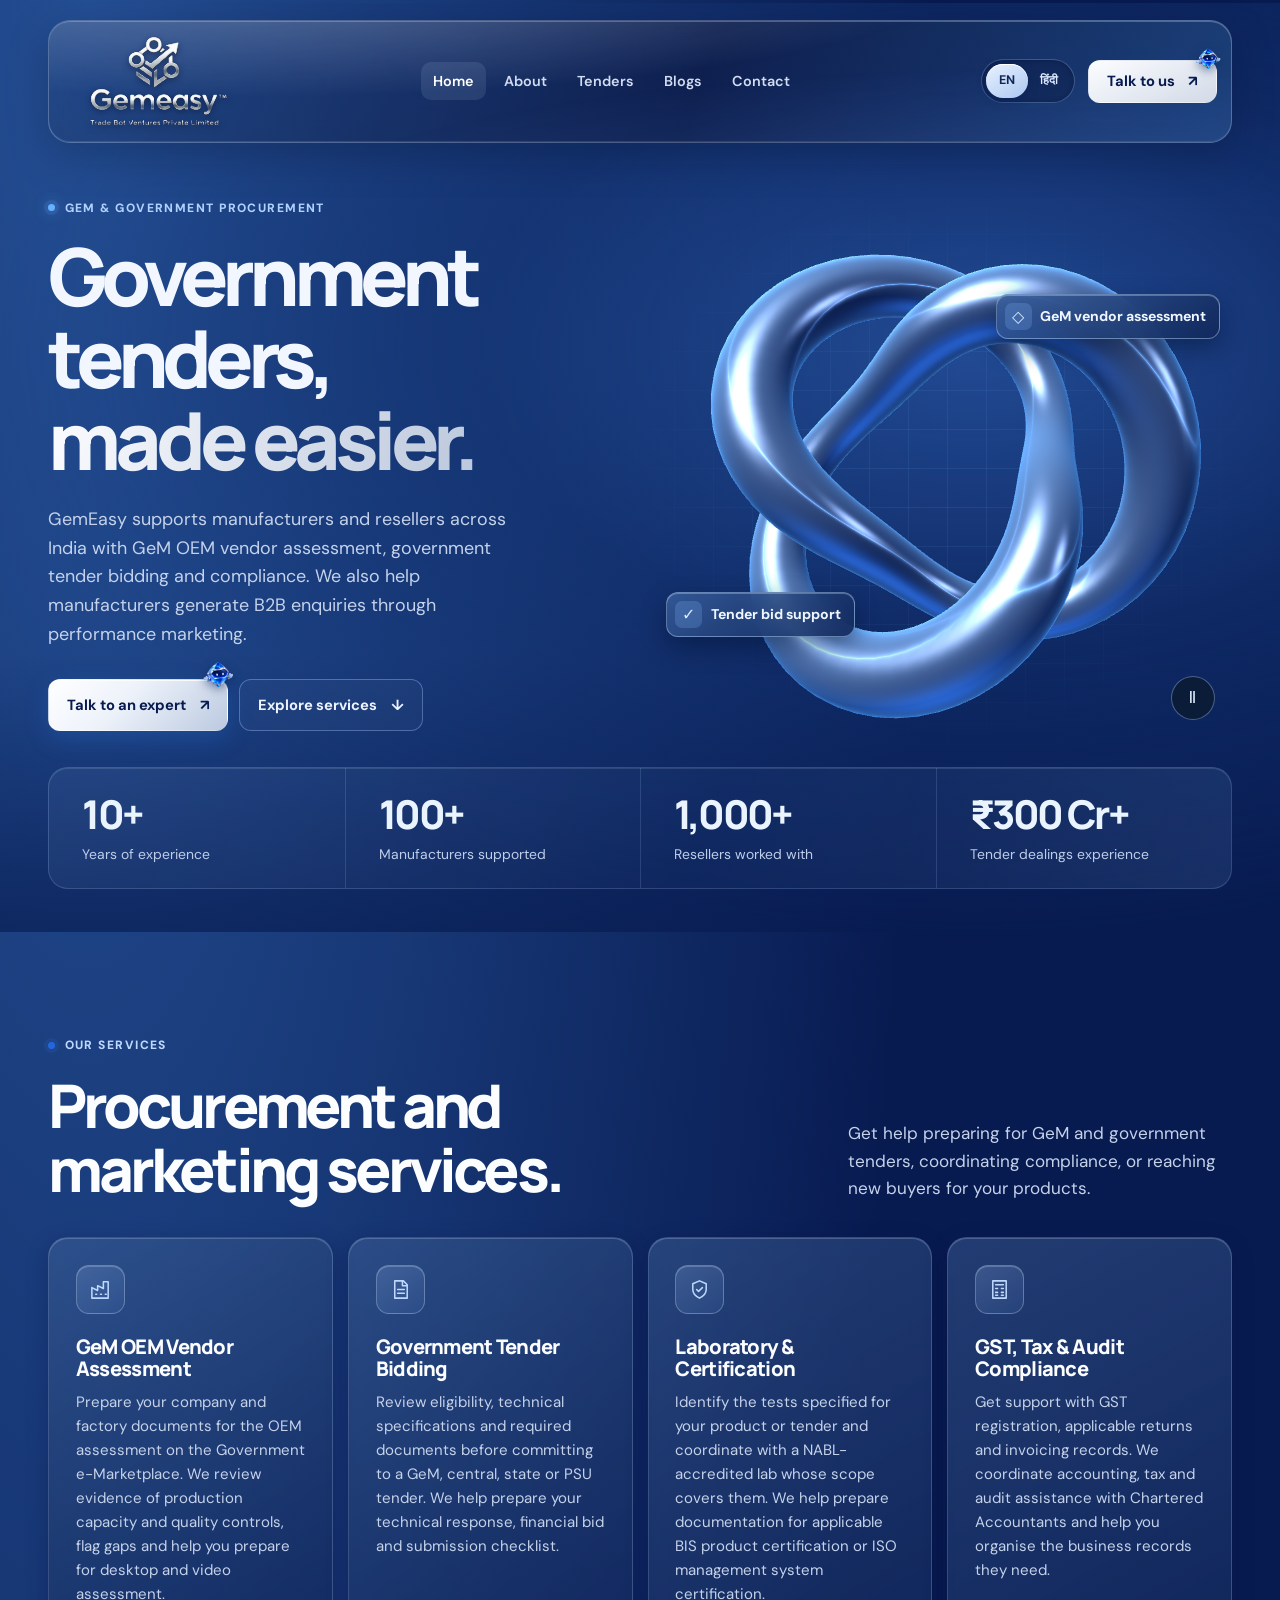
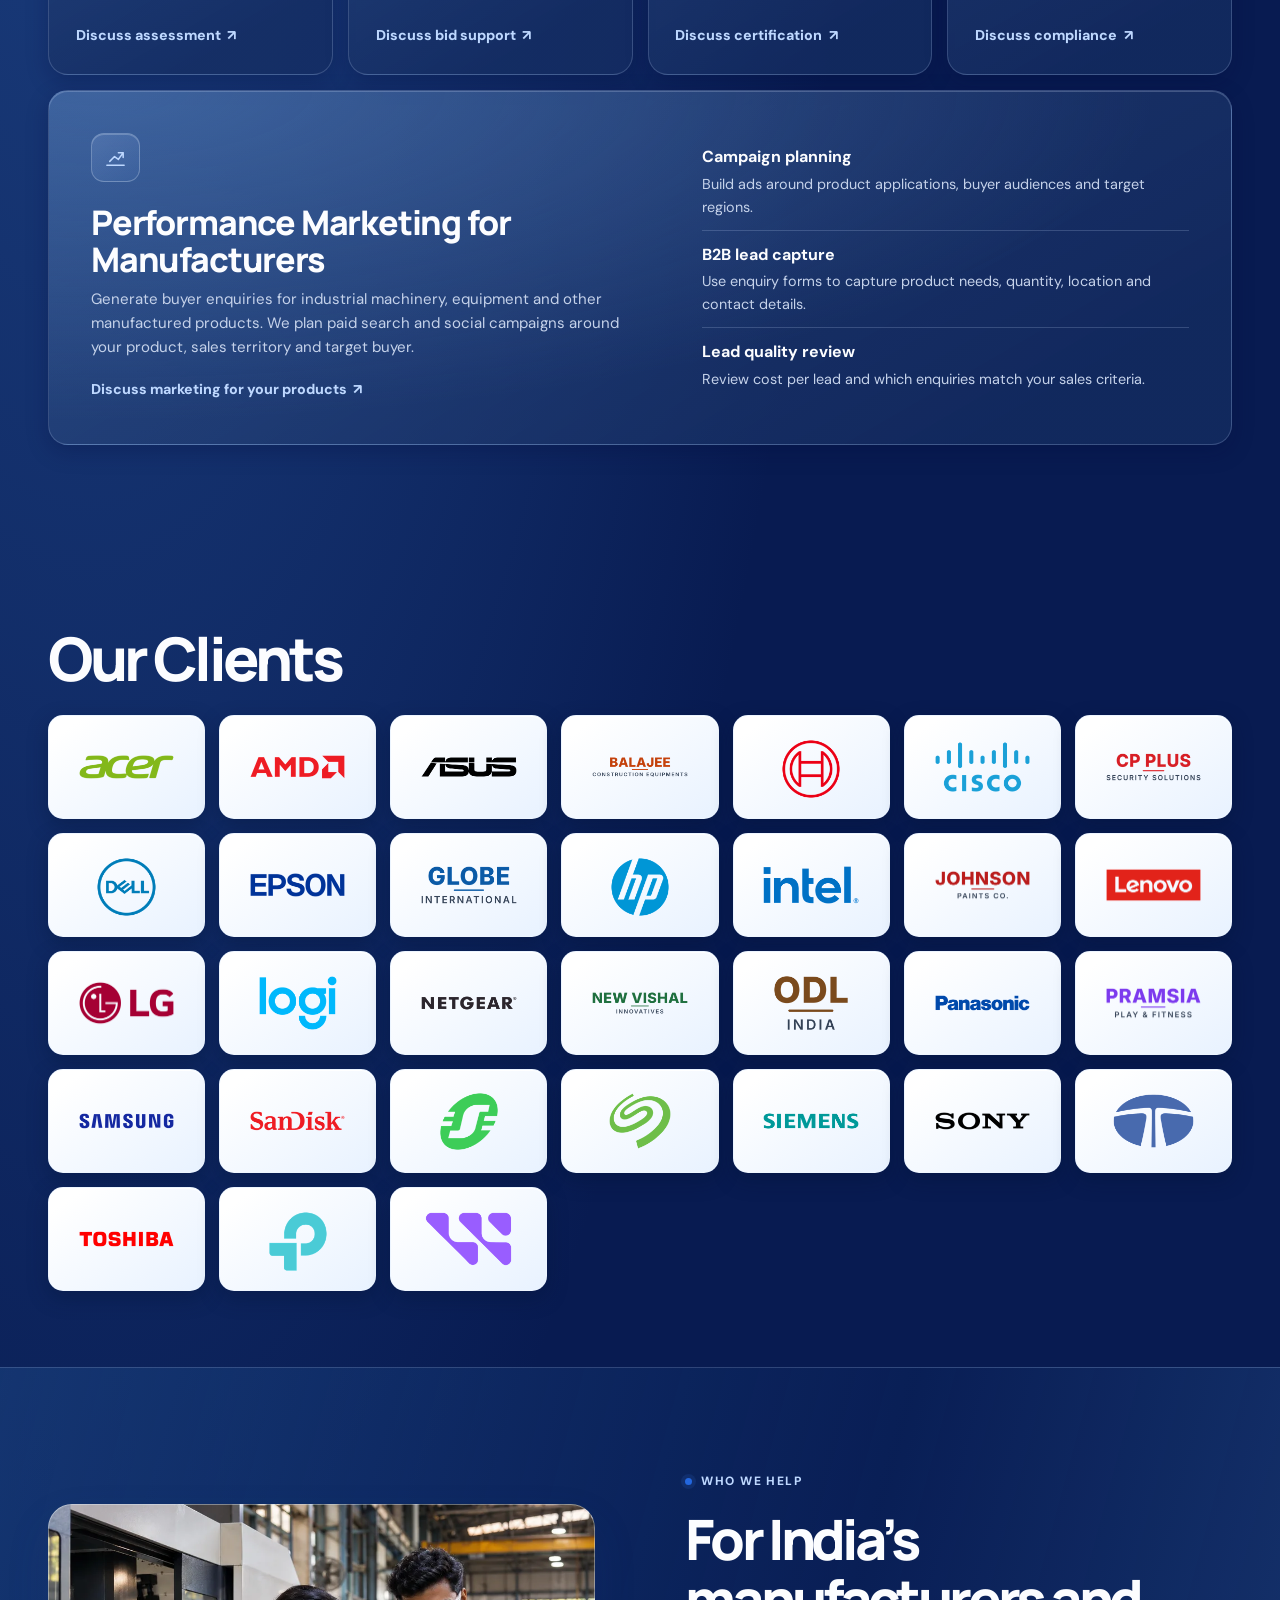
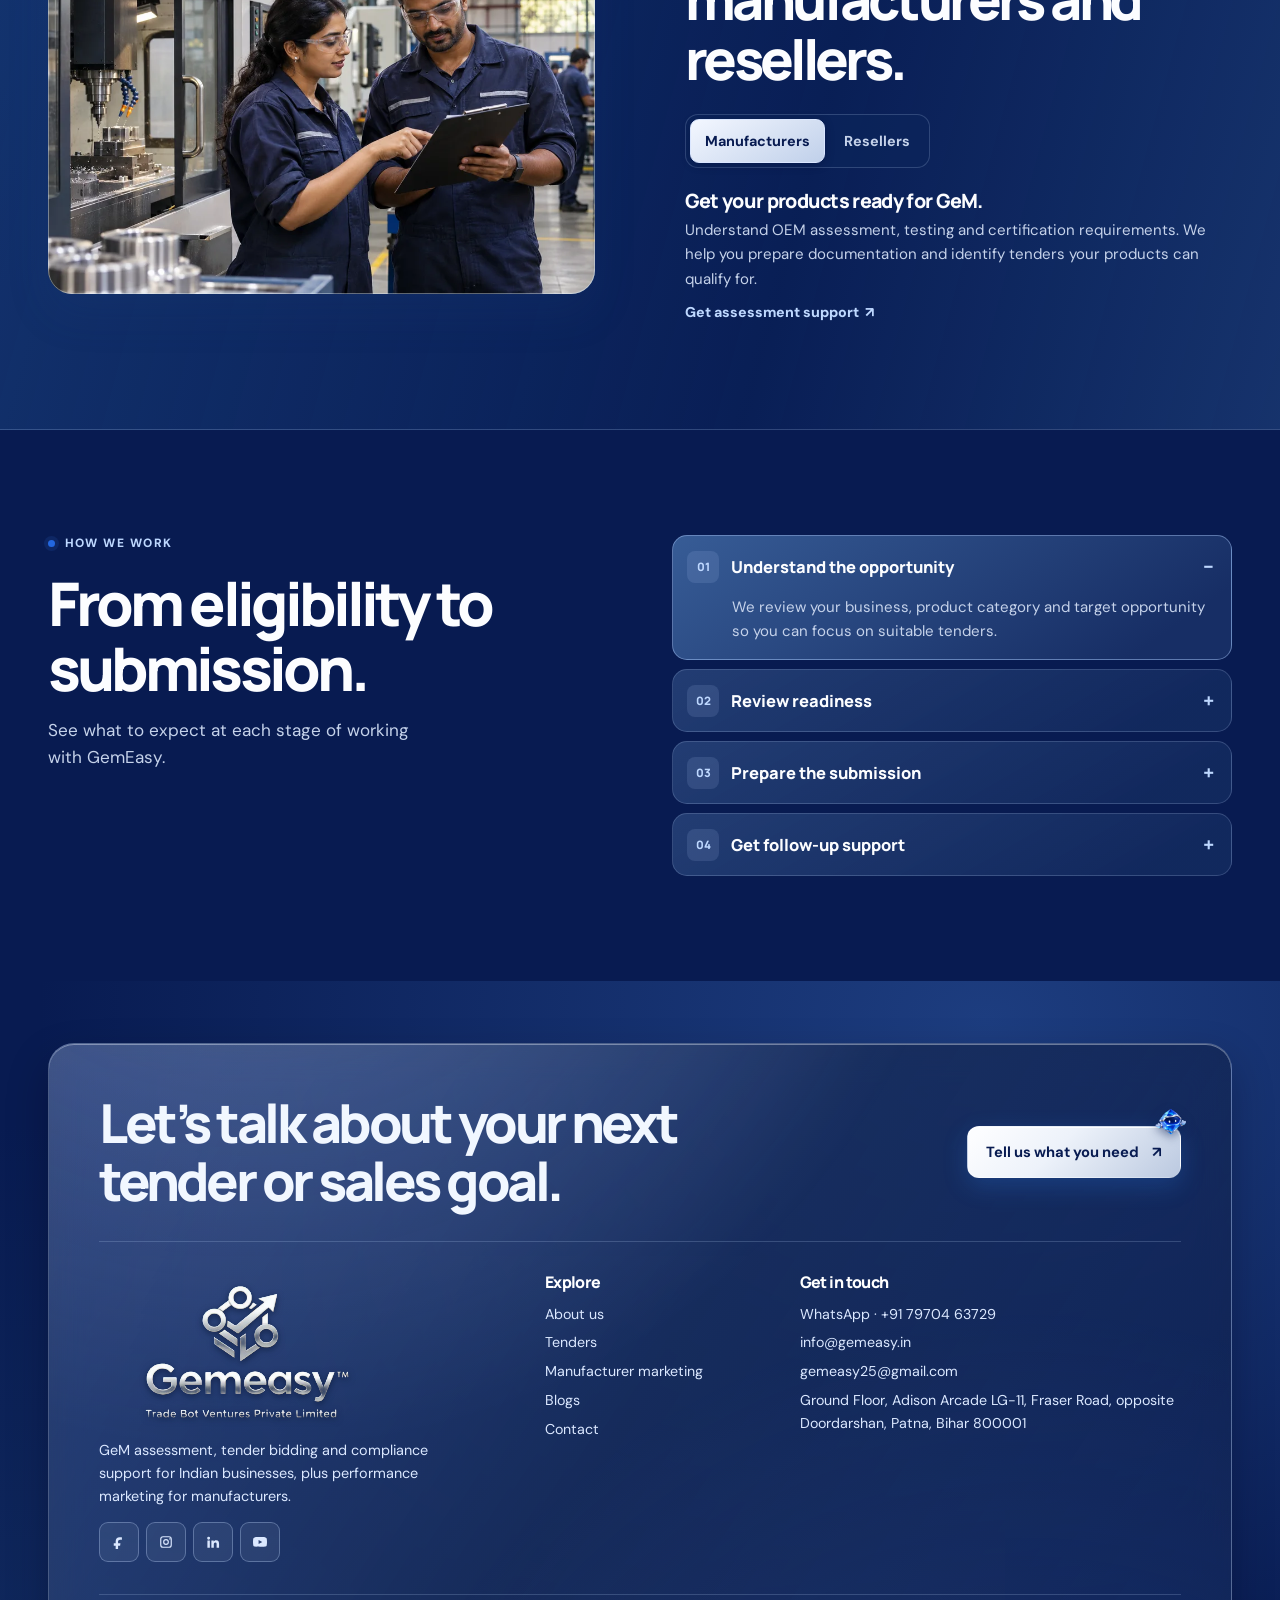
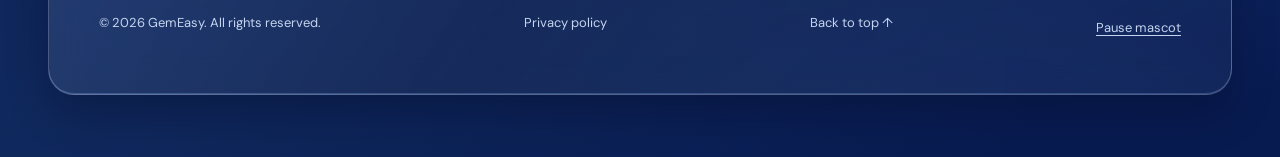
==== commit d570c6b5: "Publish GemEasy mascot and six playful moves on all pages" ====
--- a/index.html
+++ b/index.html
@@ -135,6 +135,8 @@
   <script src="assets/glass-hover.js" defer></script>
   <link rel="stylesheet" href="assets/client-logos.css?v=wall">
   <script src="assets/client-logos.js?v=wall" defer></script>
+  <link rel="stylesheet" href="assets/cta-mascot.css">
+  <script src="assets/cta-mascot.js" defer></script>
 </head>
 <body id="top">
   <svg class="brand-filters" width="0" height="0" aria-hidden="true" focusable="false">
--- a/assets/cta-mascot.css
+++ b/assets/cta-mascot.css
@@ -0,0 +1,89 @@
+.mascot-anchor { position:relative; isolation:isolate; }
+.cta-mascot {
+  position:absolute; z-index:2; top:-21px; right:-8px; width:36px; height:32px;
+  object-fit:contain; pointer-events:none; transform-origin:70% 85%;
+  filter:drop-shadow(0 3px 5px #091d5280);
+}
+:is(.button-nav,.nav-cta) .cta-mascot { top:-15px; right:-6px; width:29px; height:27px; }
+.roaming-mascot {
+  position:fixed; z-index:9; bottom:max(18px,env(safe-area-inset-bottom)); right:max(15px,env(safe-area-inset-right));
+  width:clamp(54px,9vw,90px); aspect-ratio:1;
+  pointer-events:none; opacity:0; filter:drop-shadow(0 7px 10px #061d536b);
+}
+.roaming-mascot[data-corner="left"] { right:auto; left:max(15px,env(safe-area-inset-left)); }
+.roaming-mascot img { display:block; width:100%; height:100%; object-fit:contain; }
+.roaming-mascot[data-corner="high"] { bottom:24vh; }
+.mascot-motion-toggle {
+  background:none; border:0; padding:5px 0; color:inherit; cursor:pointer; font:inherit;
+  text-decoration:underline; text-underline-offset:3px;
+}
+@media(prefers-reduced-motion:no-preference) {
+  .cta-mascot { transition:transform .27s cubic-bezier(.2,.75,.3,1.25); }
+  .mascot-anchor:is(:hover,:focus-within) .cta-mascot { transform:translate(-5px,-8px) rotate(-13deg) scale(1.14); }
+  .roaming-mascot.is-playing { animation:var(--mascot-move) 3.5s ease-in-out both; }
+  .roaming-mascot[data-move="run"] { --mascot-move:gem-run; }
+  .roaming-mascot[data-move="burst"] { --mascot-move:gem-burst; }
+  .roaming-mascot[data-move="hop"] { --mascot-move:gem-hop; }
+  .roaming-mascot[data-move="spin"] { --mascot-move:gem-spin; }
+  .roaming-mascot[data-move="peek"] { --mascot-move:gem-peek; }
+  .roaming-mascot[data-move="float"] { --mascot-move:gem-float; }
+  .roaming-mascot.is-playing[data-move="burst"]::after {
+    content:""; position:absolute; inset:5%; border-radius:50%; pointer-events:none;
+    box-shadow:-18px -12px 0 -23px #fff,22px -19px 0 -23px #86d9ff,
+      -20px 18px 0 -23px #b1dcff,20px 17px 0 -23px #fff;
+    border:2px dotted #b8e8ff;
+    animation:gem-sparkle 1s 1.2s ease-out both;
+  }
+}
+@keyframes gem-run {
+  0% { opacity:0; transform:translateX(105%) rotate(-12deg); }
+  12%,86% { opacity:1; }
+  22% { transform:translate(-11vw,-10px) rotate(-13deg); }
+  36% { transform:translate(-23vw,0) rotate(5deg); }
+  50% { transform:translate(-35vw,-12px) rotate(-12deg); }
+  66% { transform:translate(-48vw,0) rotate(6deg); }
+  81% { transform:translate(-60vw,-11px) rotate(-12deg); }
+  100% { opacity:0; transform:translateX(-76vw); }
+}
+@keyframes gem-burst {
+  0%,100% { opacity:0; transform:scale(.58); }
+  18%,78% { opacity:1; }
+  36% { transform:scale(.9) rotate(-7deg); }
+  48% { transform:scale(1.27) rotate(6deg); }
+  68% { transform:scale(1); }
+}
+@keyframes gem-sparkle {
+  0%,100% { opacity:0; transform:scale(.5); }
+  24% { opacity:1; }
+  100% { transform:scale(2.1) rotate(48deg); }
+}
+@keyframes gem-hop {
+  0%,100% { opacity:0; transform:translateY(42px); }
+  16%,84% { opacity:1; }
+  28% { transform:translateY(-40px) rotate(-9deg); }
+  44% { transform:translateY(0) scale(1.1,.9); }
+  59% { transform:translateY(-30px) rotate(9deg); }
+  76% { transform:translateY(0); }
+}
+@keyframes gem-spin {
+  0%,100% { opacity:0; transform:translateY(24px); }
+  16%,83% { opacity:1; }
+  24% { transform:perspective(380px) rotateY(0); }
+  69% { transform:perspective(380px) rotateY(360deg); }
+}
+@keyframes gem-peek {
+  0%,100% { opacity:0; transform:translateX(-110%); }
+  14%,81% { opacity:1; }
+  22% { transform:translateX(-35%) rotate(13deg); }
+  35% { transform:translateX(0) rotate(-8deg); }
+  48% { transform:rotate(10deg); }
+  64%,79% { transform:rotate(-6deg); }
+}
+@keyframes gem-float {
+  0%,100% { opacity:0; transform:translateY(42px) scale(.8); }
+  18%,80% { opacity:1; }
+  30% { transform:translate(-12px,-30px) rotate(-9deg); }
+  58% { transform:translate(9px,-60px) rotate(9deg); }
+  78% { transform:translate(-4px,-30px); }
+}
+@media(prefers-reduced-motion:reduce) { .roaming-mascot,.mascot-motion-toggle { display:none; } }
